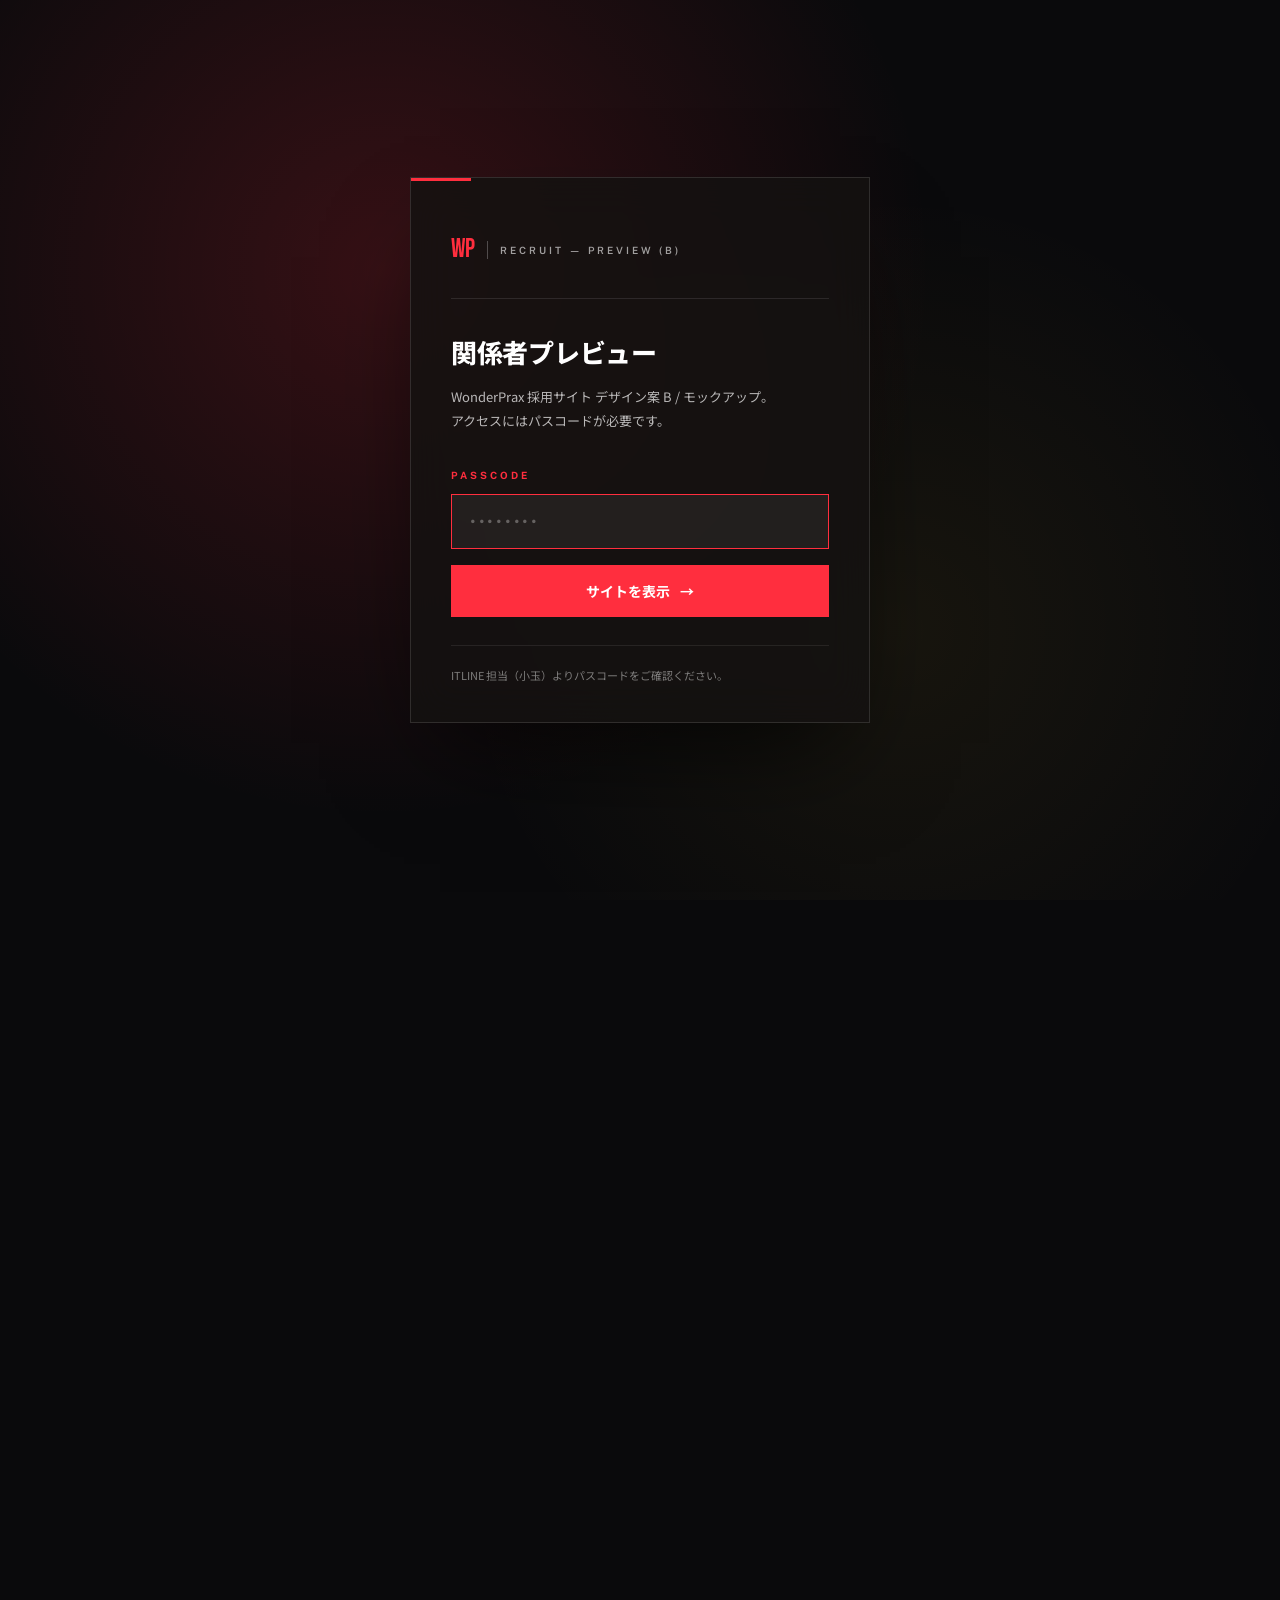
==== b/index.html @ 100b18b0 "Plan B: align all body copy with wonderlabo-hd source (keep MAKE IT FUN.) - Hero marquee: replaced "" ====
<!DOCTYPE html>
<html lang="ja">
<head>
<meta charset="UTF-8">
<meta name="viewport" content="width=device-width, initial-scale=1.0">
<title>RECRUIT — B案 ｜ WonderPrax 株式会社</title>
<meta name="description" content="WonderPrax 株式会社 採用サイト B案 — Wonderlabo Holdings グループ採用情報">
<link rel="preconnect" href="https://fonts.googleapis.com">
<link rel="preconnect" href="https://fonts.gstatic.com" crossorigin>
<link href="https://fonts.googleapis.com/css2?family=Public+Sans:wght@400;500;600;700;800;900&family=Noto+Sans+JP:wght@300;400;500;600;700;800;900&family=Bebas+Neue&display=swap" rel="stylesheet">
<link rel="stylesheet" href="style.css?v=20260514-b2">
<script>
  document.documentElement.classList.add('locked');
  try { if (sessionStorage.getItem('wp_recruit_auth') === 'ok') document.documentElement.classList.remove('locked'); } catch (e) {}
</script>
</head>
<body>

<!-- ===== PASSWORD GATE ===== -->
<div class="gate" id="gate" aria-hidden="false">
  <div class="gate-bg"></div>
  <div class="gate-card">
    <div class="gate-logo">
      <span class="g-mark">WP</span>
      <span class="g-tag">RECRUIT — PREVIEW (B)</span>
    </div>
    <h1 class="gate-title">関係者プレビュー</h1>
    <p class="gate-lead">
      WonderPrax 採用サイト デザイン案 B / モックアップ。<br>
      アクセスにはパスコードが必要です。
    </p>
    <form class="gate-form" id="gate-form" autocomplete="off">
      <label class="gate-label" for="gate-pw">PASSCODE</label>
      <input type="password" id="gate-pw" name="pw" placeholder="••••••••" required autofocus>
      <button type="submit" class="gate-submit">サイトを表示 <span>→</span></button>
      <p class="gate-error" id="gate-error" hidden>パスコードが正しくありません。</p>
    </form>
    <p class="gate-foot">ITLINE 担当（小玉）よりパスコードをご確認ください。</p>
  </div>
</div>

<!-- ===== NOISE LAYER ===== -->
<div class="grain"></div>

<!-- ===== PLAN SWITCH ===== -->
<a href="../" class="plan-switch" title="A案に戻る">
  <span class="ps-num">A</span>
  <span class="ps-label">A案に戻る</span>
</a>

<!-- ===== HEADER ===== -->
<header class="hdr" id="hdr">
  <a href="#top" class="hdr-logo">
    <span class="hl-mark">WP</span>
    <span class="hl-name">WonderPrax</span>
    <span class="hl-tag">RECRUIT — PLAN B</span>
  </a>
  <nav class="hdr-nav">
    <a href="#manifesto"><i>01</i>MANIFESTO</a>
    <a href="#values"><i>02</i>VALUES</a>
    <a href="#group"><i>03</i>GROUP</a>
    <a href="#jobs"><i>04</i>JOBS</a>
    <a href="#entry"><i>05</i>ENTRY</a>
  </nav>
  <a href="#entry" class="hdr-cta">
    ENTRY
    <span class="hc-arrow">→</span>
  </a>
</header>

<main id="top">

<!-- ===== HERO ===== -->
<section class="hero" id="hero">
  <div class="hero-bg" style="background-image: url('../assets/team_kitchen.jpg');"></div>
  <div class="hero-veil"></div>

  <div class="hero-marquee" aria-hidden="true">
    <div class="marquee-track">
      <span>面白くないものを面白く</span><span>／</span>
      <span>仲間と一緒にワクワクを実現しよう</span><span>／</span>
      <span>Wonderlabo Holdings</span><span>／</span>
      <span>面白くないものを面白く</span><span>／</span>
      <span>仲間と一緒にワクワクを実現しよう</span><span>／</span>
      <span>Wonderlabo Holdings</span><span>／</span>
    </div>
  </div>

  <div class="hero-inner">
    <h1 class="hero-headline">
      <span class="hh-en">MAKE IT</span>
      <span class="hh-en accent">FUN.</span>
      <span class="hh-jp">面白くないものを、面白く。</span>
    </h1>

    <p class="hero-sub">
      Wonderlabo Holdings は<br>
      <em>"面白くないものを面白くする"</em> 会社です。<br>
      仲間と一緒に、ワクワクを実現しよう。
    </p>

    <div class="hero-bottom">
      <div class="hero-stats">
        <div><b>2022</b><span>設立</span></div>
        <div><b>04</b><span>グループ事業</span></div>
        <div><b>∞</b><span>ワクワク</span></div>
      </div>
      <a href="#manifesto" class="hero-scroll">
        <span></span>
        SCROLL
      </a>
    </div>
  </div>
</section>

<!-- ===== MANIFESTO ===== -->
<section class="section manifesto" id="manifesto">
  <div class="container">
    <div class="sec-eyebrow">
      <span class="se-num">01</span><span class="se-bar"></span><span class="se-label">MANIFESTO</span>
    </div>

    <h2 class="huge">
      "辛い、しんどい仕事"<br>
      だからやらない、<br>
      <span class="strike">ではなく。</span>
    </h2>

    <p class="manifesto-body">
      Wonderlabo Holding は、面白くないものを面白くする会社です。<br>
      私達は関わる人全て — クライアント・クライアントの先にいるお客様・チームメンバーが、<br>
      それぞれに思い描いている "ワクワク" を実現し、再現することにこだわっている会社です。
    </p>

    <p class="manifesto-body">
      そのために出来ることは何でもやります。<br>
      時間を忘れ、没頭できる環境があります。
    </p>

    <blockquote class="manifesto-quote">
      <span class="mq-mark">"</span>
      <p>
        関わる人が<br>
        <em>面白くならない仕事</em><br>
        だからしない。
      </p>
      <cite>— そんな価値観を大切にしています。</cite>
    </blockquote>
  </div>
</section>

<!-- ===== VALUES ===== -->
<section class="section values" id="values">
  <div class="container">
    <div class="sec-eyebrow">
      <span class="se-num">02</span><span class="se-bar"></span><span class="se-label">VALUES — 3 PILLARS</span>
    </div>
    <h2 class="big">Wonderlabo Holdings の<br>価値観。</h2>
    <p class="lead">
      株式会社 Wonderlabo Holdings は、2022 年 2 月設立のベンチャー企業。
      「マーケティングドリブン」をコンセプトに、「全ての人・会社の利益最大化」をモットーに掲げ、顧客に最適なソリューションを提供しています。
    </p>

    <ol class="pillars">
      <li>
        <div class="p-no">01</div>
        <div class="p-body">
          <h3>各領域で輝き、<br>仲間と切磋琢磨することで成長できる。</h3>
          <p>
            「この領域といえば〇〇さん」と言われるような優秀なメンバーが集まり、各々の役割を全うし、業務を行っています。
            一人ひとりが業務効率化につながる行動を心がけ、日々高い成長意欲を持って切磋琢磨を続けることで、お客様へより良い価値提供を続けます。
          </p>
        </div>
      </li>
      <li>
        <div class="p-no">02</div>
        <div class="p-body">
          <h3>楽しくフラットで、<br>風通しのいい関係性。</h3>
          <p>
            代表でも役員でも社員でも関係なく、それぞれ「役割」としてのポジション。
            まだまだ立ち上げフェーズだからこそ、社員同士の関係性がフラットで風通しのいい環境です。
            業務以外のコミュニケーションも活発で、みんなが楽しむイベントも開催しています。
          </p>
        </div>
      </li>
      <li>
        <div class="p-no">03</div>
        <div class="p-body">
          <h3>ポジションに関わらず、<br>オープンな対話でワクワクを追求する。</h3>
          <p>
            「誰が言った」よりも「何を言ったのか」を重要視。<br>
            Wonderlabo のミッションである「面白いか？ ワクワクするか？」が重要な指標。
            ポジションに関わらず、オープンなコミュニケーションを重視しています。
          </p>
        </div>
      </li>
    </ol>
  </div>
</section>

<!-- ===== GROUP BUSINESSES ===== -->
<section class="section group" id="group">
  <div class="container">
    <div class="sec-eyebrow">
      <span class="se-num">03</span><span class="se-bar"></span><span class="se-label">GROUP — 4 BUSINESSES</span>
    </div>
    <h2 class="big">4 つのグループ事業。</h2>
    <p class="lead">
      Wonderlabo Holdings は 4 つのグループ会社を統括するプラットフォーム型ホールディングス。
      各事業会社の自主性を尊重し、それぞれの強みを活かせるようサポートしています。
    </p>

    <div class="biz-list-b">
      <article class="biz-b">
        <div class="biz-no">01</div>
        <div class="biz-content">
          <p class="biz-cat">統括事業</p>
          <h3>Wonderlabo Holdings 株式会社</h3>
          <p class="biz-text">4 つのグループ会社を統括。各事業会社の自主性を尊重し、それぞれの強みを活かせるようサポート。</p>
          <p class="biz-roles"><span>OPEN:</span> CDO ／ CHRO ／ 経理</p>
        </div>
      </article>
      <article class="biz-b">
        <div class="biz-no">02</div>
        <div class="biz-content">
          <p class="biz-cat">教育事業</p>
          <h3>株式会社 Wonderlabo</h3>
          <p class="biz-text">マーケティング教育・研修事業を通じて、企業、行政、個人の成長を支援。厚労省認可のリスキリングスクール運営、企業研修、慶應大連携授業も。</p>
          <p class="biz-roles"><span>OPEN:</span> GA4・LookerStudio 講師 ／ キャリアコンサルタント</p>
        </div>
      </article>
      <article class="biz-b featured">
        <div class="biz-no">03</div>
        <div class="biz-content">
          <p class="biz-cat">コンサルティング事業 ／ <strong>now: WonderPrax</strong></p>
          <h3>WonderConsulting 株式会社</h3>
          <p class="biz-text">クライアントの課題を特定し、最適なプロジェクトチームを組成。コンサルティングから開発、広告代理店評価まで、さらに 6 ヶ月〜 1 年でのインハウス化と自走可能な教育支援まで提供。</p>
          <p class="biz-roles"><span>OPEN:</span> クリエイティブディレクション ／ インサイドセールス ／ SNS 運用ディレクター ／ SNS 運用担当</p>
        </div>
      </article>
      <article class="biz-b">
        <div class="biz-no">04</div>
        <div class="biz-content">
          <p class="biz-cat">映像 ／ SNS マーケ ／ タレント事業</p>
          <h3>WonderAgent 株式会社</h3>
          <p class="biz-text">プロモーション企画・制作、タレントキャスティング、空間デザインの 3 事業を展開。ブランド構築から集客まで、空間の価値を高めます。</p>
        </div>
      </article>
      <article class="biz-b">
        <div class="biz-no">05</div>
        <div class="biz-content">
          <p class="biz-cat">研修コンテンツ制作事業</p>
          <h3>WonderStrategicEducation 株式会社</h3>
          <p class="biz-text">マーケティングとエンジニアリングに特化した人材育成・社員研修。企業成長と個人のキャリアアップを支援する、実践的なスキル習得プログラム。</p>
        </div>
      </article>
    </div>
  </div>
</section>

<!-- ===== JOBS ===== -->
<section class="section jobs" id="jobs">
  <div class="container">
    <div class="sec-eyebrow">
      <span class="se-num">04</span><span class="se-bar"></span><span class="se-label">JOBS — OPEN POSITIONS</span>
    </div>
    <h2 class="big">募集職種。</h2>
    <p class="lead">
      各グループ事業ごとに現在募集中の職種を掲載。
      まずはカジュアル面談からでも大丈夫です。お気軽にご相談ください。
    </p>

    <ul class="job-rows">
      <li><a href="#entry"><span class="jr-co">Wonderlabo Holdings</span><span class="jr-pos">CDO ／ CHRO ／ 経理</span><span class="jr-arrow">→</span></a></li>
      <li><a href="#entry"><span class="jr-co">株式会社 Wonderlabo</span><span class="jr-pos">GA4・LookerStudio 講師 ／ キャリアコンサルタント</span><span class="jr-arrow">→</span></a></li>
      <li><a href="#entry" class="featured"><span class="jr-co">WonderConsulting (= WonderPrax)</span><span class="jr-pos">クリエイティブディレクション ／ インサイドセールス ／ SNS 運用ディレクター ／ SNS 運用担当</span><span class="jr-arrow">→</span></a></li>
      <li><a href="#entry"><span class="jr-co">WonderAgent</span><span class="jr-pos">映像 ／ SNS マーケ ／ タレント事業 全般</span><span class="jr-arrow">→</span></a></li>
      <li><a href="#entry"><span class="jr-co">WonderStrategicEducation</span><span class="jr-pos">研修コンテンツ制作事業 全般</span><span class="jr-arrow">→</span></a></li>
    </ul>
  </div>
</section>

<!-- ===== ENTRY ===== -->
<section class="section entry" id="entry">
  <div class="container">
    <div class="sec-eyebrow light">
      <span class="se-num">05</span><span class="se-bar"></span><span class="se-label">ENTRY</span>
    </div>
    <h2 class="massive">
      <em>面白いか？</em><br>
      ワクワクするか？
    </h2>
    <p class="entry-lead">
      採用応募エントリーはこちらから。<br>
      各ポジションについてご相談ください！
    </p>

    <div class="entry-actions">
      <a href="mailto:recruit@wonderprax.co.jp" class="btn-huge">
        <span class="bh-label">エントリーフォーム</span>
        <span class="bh-arrow">→</span>
      </a>
      <a href="mailto:recruit@wonderprax.co.jp" class="btn-ghost">
        カジュアル面談を希望
      </a>
    </div>

    <dl class="entry-info">
      <dt>本社所在地</dt><dd>〒141-0031 東京都品川区西五反田 1-26-2 五反田サンハイツビル 2F</dd>
      <dt>採用担当</dt><dd>Wonderlabo Holdings 株式会社 採用窓口</dd>
      <dt>E-mail</dt><dd>recruit@wonderprax.co.jp</dd>
    </dl>
  </div>
</section>

</main>

<footer class="ftr">
  <div class="ftr-top">
    <div>
      <span class="hl-mark">WP</span>
      <span class="hl-name">WonderPrax</span>
    </div>
    <p>RECRUIT — Plan B / 2026—27</p>
  </div>
  <div class="ftr-bottom">
    <a href="https://wonderprax.co.jp/">CORPORATE</a>
    <a href="../">A 案を見る</a>
    <span>© Wonderlabo Holdings Inc.</span>
  </div>
</footer>

<script src="script.js?v=20260514-b2"></script>
</body>
</html>
---- b/style.css ----
/* ============================================================
   WonderPrax RECRUIT — PLAN B (Dark / Cinematic)
   ============================================================ */

*, *::before, *::after { box-sizing: border-box; margin: 0; padding: 0; }
html { scroll-behavior: smooth; }
body {
  font-family: "Noto Sans JP", -apple-system, "Hiragino Sans", sans-serif;
  font-weight: 400;
  font-size: 16px;
  line-height: 1.85;
  color: #ECEBE7;
  background: #0a0a0c;
  -webkit-font-smoothing: antialiased;
  text-rendering: optimizeLegibility;
  overflow-x: hidden;
}
img { max-width: 100%; height: auto; display: block; }
a { color: inherit; text-decoration: none; }
button { font-family: inherit; cursor: pointer; border: 0; background: none; color: inherit; }
ul, ol { list-style: none; }

:root {
  --bg:        #0a0a0c;
  --bg-2:      #131316;
  --ink:       #ECEBE7;
  --ink-2:     #B8B5AE;
  --muted:     #6B686A;
  --line:      rgba(255,255,255,.08);
  --line-2:    rgba(255,255,255,.18);
  --accent:    #FF2E3E;
  --accent-2:  #FFD43A;
  --en:        "Public Sans", -apple-system, sans-serif;
  --display:   "Bebas Neue", "Impact", sans-serif;
  --jp:        "Noto Sans JP", sans-serif;
}

.container {
  max-width: 1320px;
  margin: 0 auto;
  padding: 0 56px;
}
@media (max-width: 880px) { .container { padding: 0 24px; } }

/* ----- Subtle film grain over entire page ----- */
.grain {
  position: fixed; inset: 0; z-index: 0;
  pointer-events: none;
  opacity: .35;
  background-image:
    radial-gradient(rgba(255,255,255,.04) 1px, transparent 1px),
    radial-gradient(rgba(255,255,255,.03) 1px, transparent 1px);
  background-size: 3px 3px, 7px 7px;
  background-position: 0 0, 1px 2px;
  mix-blend-mode: overlay;
}

/* ============================================================
   HEADER
   ============================================================ */
.hdr {
  position: fixed; top: 0; left: 0; right: 0; z-index: 100;
  display: flex; align-items: center; gap: 32px;
  padding: 22px 56px;
  background: linear-gradient(180deg, rgba(10,10,12,.85), rgba(10,10,12,.55) 80%, transparent);
  transition: background .35s ease;
}
.hdr.scrolled {
  background: rgba(10,10,12,.92);
  backdrop-filter: blur(14px);
}
.hdr-logo {
  display: inline-flex; align-items: baseline; gap: 12px;
}
.hl-mark {
  font-family: var(--display);
  font-size: 26px; letter-spacing: .02em;
  color: var(--accent);
  line-height: 1;
}
.hl-name {
  font-family: var(--en); font-size: 18px; font-weight: 700;
  letter-spacing: .02em;
  color: var(--ink);
}
.hl-tag {
  font-family: var(--en); font-size: 10px; font-weight: 700;
  letter-spacing: .25em;
  color: var(--muted);
  padding-left: 12px;
  border-left: 1px solid var(--line-2);
}
.hdr-nav {
  margin-left: auto;
  display: flex; gap: 30px;
}
.hdr-nav a {
  display: inline-flex; align-items: baseline; gap: 8px;
  font-family: var(--en); font-size: 12px; font-weight: 700;
  letter-spacing: .18em;
  color: var(--ink-2);
  transition: color .2s;
}
.hdr-nav a i {
  font-style: normal; font-size: 9px; color: var(--accent); font-weight: 600;
}
.hdr-nav a:hover { color: var(--accent); }
.hdr-cta {
  display: inline-flex; align-items: center; gap: 10px;
  background: var(--accent);
  color: #fff !important;
  padding: 11px 18px;
  font-family: var(--en); font-size: 12px; font-weight: 800; letter-spacing: .22em;
  transition: transform .2s, box-shadow .25s;
  box-shadow: 0 12px 28px -10px rgba(255,46,62,.5);
}
.hdr-cta:hover { transform: translateY(-1px); box-shadow: 0 18px 36px -10px rgba(255,46,62,.65); }
.hdr-cta .hc-arrow { transition: transform .2s; }
.hdr-cta:hover .hc-arrow { transform: translateX(3px); }

@media (max-width: 980px) {
  .hdr { padding: 16px 24px; gap: 16px; }
  .hdr-nav { display: none; }
  .hl-tag { display: none; }
  .hl-name { font-size: 16px; }
}

/* Plan switch chip */
.plan-switch {
  position: fixed; left: 24px; bottom: 24px;
  z-index: 60;
  display: inline-flex; align-items: center; gap: 10px;
  padding: 10px 14px;
  background: rgba(20,20,24,.85);
  backdrop-filter: blur(8px);
  border: 1px solid var(--line-2);
  font-family: var(--en); font-size: 11px; font-weight: 700; letter-spacing: .2em;
  color: var(--ink);
  transition: transform .2s, background .2s, border-color .2s;
}
.plan-switch:hover {
  transform: translateY(-2px);
  background: rgba(255,255,255,.08);
  border-color: var(--accent);
}
.plan-switch .ps-num {
  display: inline-flex; align-items: center; justify-content: center;
  width: 22px; height: 22px;
  border-radius: 50%;
  background: var(--accent);
  color: #fff;
  font-weight: 800;
}

/* ============================================================
   HERO
   ============================================================ */
.hero {
  position: relative;
  min-height: 100vh;
  display: flex; flex-direction: column;
  overflow: hidden;
  color: var(--ink);
}
.hero-bg {
  position: absolute; inset: 0;
  background-size: cover;
  background-position: center;
  filter: brightness(.55) contrast(1.05) saturate(1.05) grayscale(.15);
  transform: scale(1.04);
  animation: heroDrift 20s ease-in-out infinite alternate;
  z-index: 0;
}
@keyframes heroDrift {
  from { transform: scale(1.04); }
  to   { transform: scale(1.12); }
}
.hero-veil {
  position: absolute; inset: 0;
  z-index: 1;
  background:
    linear-gradient(180deg, rgba(10,10,12,.65) 0%, rgba(10,10,12,.35) 30%, rgba(10,10,12,.55) 75%, rgba(10,10,12,.95) 100%),
    radial-gradient(circle at 80% 20%, rgba(255,46,62,.18), transparent 50%),
    radial-gradient(circle at 10% 90%, rgba(255,212,58,.08), transparent 40%);
}

/* Marquee text band scrolling near top of hero */
.hero-marquee {
  position: absolute;
  top: 22%; left: 0; right: 0;
  z-index: 1;
  overflow: hidden;
  pointer-events: none;
  opacity: .08;
  border-top: 1px solid var(--line-2);
  border-bottom: 1px solid var(--line-2);
}
.marquee-track {
  display: inline-flex;
  white-space: nowrap;
  animation: marquee 40s linear infinite;
  padding: 14px 0;
}
.marquee-track span {
  font-family: var(--display);
  font-size: 64px; line-height: 1;
  color: var(--ink);
  padding: 0 32px;
  letter-spacing: .03em;
}
.marquee-track span:nth-child(even) { color: var(--accent); }
@keyframes marquee {
  from { transform: translateX(0); }
  to   { transform: translateX(-50%); }
}

.hero-inner {
  position: relative;
  z-index: 2;
  flex: 1;
  display: flex;
  flex-direction: column;
  justify-content: center;
  padding: 160px 56px 80px;
  max-width: 1480px;
  margin: 0 auto;
  width: 100%;
}

.hero-meta {
  display: inline-flex; align-items: center; gap: 18px;
  margin-bottom: 36px;
  font-family: var(--en); font-size: 12px; font-weight: 700;
  letter-spacing: .3em;
  color: rgba(255,255,255,.7);
}
.hm-divider { display: inline-block; width: 28px; height: 1px; background: var(--accent); }
.hm-tag { color: var(--accent); }

.hero-headline {
  font-family: var(--display);
  font-size: clamp(80px, 14vw, 200px);
  line-height: .85;
  letter-spacing: -.005em;
  color: #fff;
  margin-bottom: 36px;
  text-shadow: 0 8px 50px rgba(0,0,0,.6);
}
.hero-headline .hh-en { display: block; }
.hero-headline .hh-en.accent {
  color: var(--accent);
  font-style: italic;
}
.hero-headline .hh-jp {
  display: block;
  margin-top: 18px;
  font-family: var(--jp);
  font-size: clamp(18px, 1.6vw, 24px);
  font-weight: 700;
  letter-spacing: -0.005em;
  line-height: 1.5;
  text-shadow: 0 4px 20px rgba(0,0,0,.5);
}

.hero-sub {
  font-size: 15px;
  line-height: 2;
  color: rgba(255,255,255,.85);
  margin-bottom: 64px;
  max-width: 520px;
  text-shadow: 0 2px 10px rgba(0,0,0,.5);
}
.hero-sub em {
  font-style: normal;
  color: #fff;
  background: linear-gradient(transparent 60%, rgba(255,46,62,.45) 60%);
  font-weight: 700;
  padding: 0 4px;
}

.hero-bottom {
  display: flex; align-items: end; justify-content: space-between;
  gap: 32px;
  padding-top: 28px;
  border-top: 1px solid var(--line-2);
}
.hero-stats {
  display: flex; gap: 40px;
}
.hero-stats > div { display: flex; flex-direction: column; gap: 6px; }
.hero-stats b {
  font-family: var(--display);
  font-size: 48px; line-height: 1;
  color: #fff;
}
.hero-stats span {
  font-family: var(--en); font-size: 10px; font-weight: 600;
  letter-spacing: .3em; color: rgba(255,255,255,.55);
}
.hero-scroll {
  display: inline-flex; align-items: center; gap: 14px;
  font-family: var(--en); font-size: 11px; font-weight: 700;
  letter-spacing: .3em;
  color: rgba(255,255,255,.65);
  transition: color .2s;
}
.hero-scroll:hover { color: var(--accent); }
.hero-scroll span {
  display: inline-block; width: 40px; height: 1px;
  background: rgba(255,255,255,.5);
  position: relative; overflow: hidden;
}
.hero-scroll span::after {
  content: ""; position: absolute; left: 0; top: 0;
  width: 40%; height: 100%; background: var(--accent);
  animation: scrollLine 2.2s ease-in-out infinite;
}
@keyframes scrollLine {
  0% { transform: translateX(-100%); }
  60% { transform: translateX(250%); }
  100% { transform: translateX(250%); }
}

@media (max-width: 880px) {
  .hero-inner { padding: 130px 24px 50px; }
  .hero-bottom { flex-direction: column; align-items: start; gap: 28px; }
  .hero-stats { gap: 24px; }
  .hero-stats b { font-size: 32px; }
}

/* ============================================================
   SECTION (shared)
   ============================================================ */
.section {
  position: relative;
  padding: 130px 0;
  z-index: 1;
}
.section.entry { background: linear-gradient(180deg, #131318 0%, #050507 100%); }

.sec-eyebrow {
  display: inline-flex; align-items: center; gap: 14px;
  margin-bottom: 36px;
}
.sec-eyebrow .se-num {
  font-family: var(--display); font-size: 32px;
  color: var(--accent);
  line-height: 1;
}
.sec-eyebrow .se-bar {
  width: 60px; height: 1px;
  background: var(--accent);
}
.sec-eyebrow .se-label {
  font-family: var(--en); font-size: 11px; font-weight: 800;
  letter-spacing: .35em;
  color: rgba(255,255,255,.7);
}

.big {
  font-family: var(--jp);
  font-size: clamp(40px, 5vw, 72px);
  font-weight: 800;
  letter-spacing: -0.025em;
  line-height: 1.1;
  color: #fff;
  margin-bottom: 48px;
}
.huge {
  font-family: var(--jp);
  font-size: clamp(40px, 6vw, 96px);
  font-weight: 900;
  letter-spacing: -0.025em;
  line-height: 1.15;
  color: #fff;
  margin-bottom: 64px;
}
.huge .strike {
  position: relative;
  color: rgba(255,255,255,.5);
}
.huge .strike::after {
  content: ""; position: absolute;
  left: -2%; right: -2%; top: 50%;
  height: 4px;
  background: var(--accent);
  transform: rotate(-2deg);
}
.massive {
  font-family: var(--jp);
  font-size: clamp(44px, 7vw, 120px);
  font-weight: 900;
  letter-spacing: -0.03em;
  line-height: 1.05;
  color: #fff;
  margin-bottom: 56px;
}
.massive em {
  font-style: normal;
  color: var(--accent);
}

.lead {
  font-size: 16px;
  line-height: 2.1;
  color: var(--ink-2);
  max-width: 780px;
  margin-bottom: 56px;
}

/* ============================================================
   MANIFESTO
   ============================================================ */
.manifesto { background: #0a0a0c; }
.manifesto-body {
  font-size: 17px;
  line-height: 2.2;
  color: var(--ink-2);
  margin-bottom: 36px;
  max-width: 880px;
}

.manifesto-quote {
  position: relative;
  margin: 72px 0 0;
  padding: 56px 64px;
  background: linear-gradient(135deg, rgba(255,46,62,.05), rgba(255,46,62,.0)),
              rgba(255,255,255,.02);
  border-left: 4px solid var(--accent);
  max-width: 880px;
}
.manifesto-quote .mq-mark {
  position: absolute;
  top: -16px; left: 40px;
  font-family: var(--display);
  font-size: 140px; line-height: 1;
  color: var(--accent);
  opacity: .55;
}
.manifesto-quote p {
  font-family: var(--jp);
  font-size: clamp(28px, 3.2vw, 48px);
  font-weight: 800;
  line-height: 1.4;
  color: #fff;
  margin-bottom: 24px;
}
.manifesto-quote p em {
  font-style: normal; color: var(--accent);
}
.manifesto-quote cite {
  font-style: normal;
  font-size: 12px; letter-spacing: .04em;
  color: var(--muted);
}

/* ============================================================
   VALUES — pillars
   ============================================================ */
.values { background: #0d0d0f; }
.pillars {
  display: grid; grid-template-columns: 1fr; gap: 0;
  margin-top: 24px;
}
.pillars li {
  display: grid;
  grid-template-columns: 200px 1fr;
  gap: 48px;
  padding: 48px 0;
  border-top: 1px solid var(--line);
  align-items: start;
  transition: background .3s;
}
.pillars li:last-child { border-bottom: 1px solid var(--line); }
.pillars li:hover { background: rgba(255,255,255,.015); }
.pillars .p-no {
  font-family: var(--display);
  font-size: 120px; line-height: .9;
  color: var(--accent);
  letter-spacing: -.04em;
}
.pillars .p-body h3 {
  font-family: var(--jp);
  font-size: clamp(22px, 2vw, 30px);
  font-weight: 800;
  line-height: 1.45;
  color: #fff;
  margin-bottom: 20px;
}
.pillars .p-body p {
  font-size: 14.5px;
  line-height: 2.05;
  color: var(--ink-2);
}

@media (max-width: 880px) {
  .pillars li { grid-template-columns: 1fr; gap: 16px; padding: 36px 0; }
  .pillars .p-no { font-size: 72px; }
}

/* ============================================================
   GROUP BUSINESSES
   ============================================================ */
.group { background: #0a0a0c; }
.biz-list-b {
  display: flex; flex-direction: column;
  gap: 0;
  margin-top: 36px;
}
.biz-b {
  display: grid; grid-template-columns: 100px 1fr;
  gap: 32px;
  padding: 36px 0;
  border-top: 1px solid var(--line);
  transition: padding .25s ease, background .25s ease;
  position: relative;
}
.biz-b:last-child { border-bottom: 1px solid var(--line); }
.biz-b:hover { padding-left: 16px; background: rgba(255,255,255,.015); }
.biz-b.featured {
  background: linear-gradient(90deg, rgba(255,46,62,.08), transparent 70%);
  border-color: rgba(255,46,62,.25);
}
.biz-b.featured + .biz-b { border-top-color: rgba(255,46,62,.25); }

.biz-no {
  font-family: var(--display); font-size: 64px; line-height: 1;
  color: rgba(255,255,255,.5);
  letter-spacing: -.03em;
}
.biz-b.featured .biz-no { color: var(--accent); }

.biz-content { padding-top: 6px; }
.biz-cat {
  font-family: var(--en); font-size: 11px; font-weight: 700;
  letter-spacing: .25em;
  color: var(--accent);
  margin-bottom: 12px;
  text-transform: uppercase;
}
.biz-cat strong {
  display: inline-block;
  background: var(--accent);
  color: #fff;
  padding: 2px 8px;
  margin-left: 6px;
  font-size: 10px;
  letter-spacing: .15em;
}
.biz-content h3 {
  font-family: var(--jp);
  font-size: clamp(22px, 2vw, 30px);
  font-weight: 800;
  color: #fff;
  margin-bottom: 16px;
  line-height: 1.35;
}
.biz-text {
  font-size: 14.5px;
  line-height: 2;
  color: var(--ink-2);
  margin-bottom: 16px;
  max-width: 780px;
}
.biz-roles {
  font-size: 13px;
  color: rgba(255,255,255,.8);
  letter-spacing: .02em;
}
.biz-roles span {
  font-family: var(--en); font-weight: 700; color: var(--accent);
  letter-spacing: .2em;
  margin-right: 8px;
}

@media (max-width: 880px) {
  .biz-b { grid-template-columns: 1fr; gap: 12px; padding: 28px 0; }
  .biz-no { font-size: 40px; }
}

/* ============================================================
   JOBS rows
   ============================================================ */
.jobs { background: #0d0d0f; }
.job-rows {
  margin-top: 36px;
  border-top: 1px solid var(--line);
}
.job-rows li { border-bottom: 1px solid var(--line); }
.job-rows a {
  display: grid;
  grid-template-columns: minmax(220px, 1fr) 2fr 60px;
  align-items: center;
  gap: 32px;
  padding: 24px 0;
  transition: padding .25s, background .25s;
}
.job-rows a:hover {
  padding-left: 16px;
  padding-right: 16px;
  background: rgba(255,255,255,.025);
}
.job-rows a.featured {
  background: linear-gradient(90deg, rgba(255,46,62,.08), transparent);
}
.jr-co {
  font-family: var(--en); font-size: 16px; font-weight: 700;
  color: #fff;
  letter-spacing: .01em;
}
.job-rows a.featured .jr-co { color: var(--accent); }
.jr-pos {
  font-family: var(--jp); font-size: 13px;
  color: var(--ink-2);
  line-height: 1.7;
}
.jr-arrow {
  font-family: var(--en); font-size: 22px; font-weight: 300;
  color: var(--accent);
  justify-self: end;
  transition: transform .25s;
}
.job-rows a:hover .jr-arrow { transform: translateX(6px); }

@media (max-width: 880px) {
  .job-rows a { grid-template-columns: 1fr 30px; gap: 8px; padding: 24px 0; }
  .jr-pos { grid-column: 1 / -1; }
}

/* ============================================================
   ENTRY
   ============================================================ */
.entry { padding: 160px 0 140px; }
.entry-lead {
  font-size: 16px; line-height: 2;
  color: var(--ink-2);
  max-width: 600px;
  margin-bottom: 56px;
}
.entry-actions {
  display: flex; gap: 20px; flex-wrap: wrap;
  margin-bottom: 80px;
}
.btn-huge {
  display: inline-flex; align-items: center; justify-content: space-between;
  min-width: 360px;
  padding: 28px 36px;
  background: var(--accent);
  color: #fff;
  font-family: var(--jp); font-size: 18px; font-weight: 800;
  letter-spacing: .02em;
  transition: transform .25s, box-shadow .3s, background .25s;
  box-shadow: 0 24px 48px -16px rgba(255,46,62,.45);
}
.btn-huge:hover {
  transform: translateY(-3px);
  background: #ff4555;
  box-shadow: 0 32px 60px -16px rgba(255,46,62,.6);
}
.btn-huge .bh-arrow {
  font-family: var(--en); font-size: 32px; font-weight: 300;
  transition: transform .25s;
}
.btn-huge:hover .bh-arrow { transform: translateX(6px); }

.btn-ghost {
  display: inline-flex; align-items: center;
  padding: 28px 32px;
  border: 1px solid var(--line-2);
  color: #fff;
  font-family: var(--jp); font-size: 15px; font-weight: 600;
  letter-spacing: .02em;
  transition: background .2s, border-color .2s;
}
.btn-ghost:hover { background: rgba(255,255,255,.04); border-color: #fff; }

.entry-info {
  display: grid; grid-template-columns: 120px 1fr;
  gap: 12px 32px;
  padding-top: 36px;
  border-top: 1px solid var(--line);
  font-size: 14px;
  max-width: 760px;
}
.entry-info dt {
  font-family: var(--en); font-size: 10px; font-weight: 700;
  letter-spacing: .25em;
  color: var(--muted);
  padding-top: 4px;
}
.entry-info dd { color: var(--ink); line-height: 1.7; }

@media (max-width: 880px) {
  .btn-huge { min-width: auto; width: 100%; padding: 22px 24px; font-size: 16px; }
  .btn-ghost { width: 100%; justify-content: center; padding: 20px 24px; }
  .entry-info { grid-template-columns: 1fr; gap: 4px 0; }
  .entry-info dt { padding-top: 16px; }
}

/* ============================================================
   FOOTER
   ============================================================ */
.ftr {
  position: relative; z-index: 1;
  background: #050506;
  color: var(--ink-2);
}
.ftr-top {
  max-width: 1320px; margin: 0 auto;
  padding: 56px 56px 32px;
  display: flex; justify-content: space-between; align-items: end;
  gap: 32px;
  border-bottom: 1px solid var(--line);
  font-family: var(--en); font-size: 12px;
  letter-spacing: .2em;
  color: var(--muted);
}
.ftr-top > div { display: flex; align-items: baseline; gap: 12px; }
.ftr-bottom {
  max-width: 1320px; margin: 0 auto;
  padding: 24px 56px 36px;
  display: flex; align-items: center; gap: 32px;
  font-family: var(--en); font-size: 11px; letter-spacing: .2em;
  color: var(--muted);
}
.ftr-bottom a { transition: color .2s; }
.ftr-bottom a:hover { color: var(--accent); }
.ftr-bottom span { margin-left: auto; }

@media (max-width: 880px) {
  .ftr-top, .ftr-bottom { padding-left: 24px; padding-right: 24px; flex-wrap: wrap; }
}

/* ============================================================
   PASSWORD GATE
   ============================================================ */
html.locked { overflow: hidden; }
html.locked body > *:not(.gate) { visibility: hidden; }

.gate {
  position: fixed; inset: 0; z-index: 9999;
  display: flex; align-items: center; justify-content: center;
  padding: 32px;
  color: #fff;
  transition: opacity .4s ease, visibility .4s ease;
}
.gate.hidden { opacity: 0; visibility: hidden; pointer-events: none; }
.gate-bg {
  position: absolute; inset: 0;
  background: radial-gradient(circle at 30% 30%, rgba(255,46,62,.18), transparent 50%),
              radial-gradient(circle at 70% 70%, rgba(255,212,58,.06), transparent 40%),
              #0a0a0c;
}
.gate-card {
  position: relative;
  width: 100%; max-width: 460px;
  background: rgba(20,18,17,.85);
  backdrop-filter: blur(20px);
  border: 1px solid rgba(255,255,255,.12);
  padding: 48px 40px 36px;
  box-shadow: 0 50px 100px -30px rgba(0,0,0,.7);
}
.gate-card::before {
  content: ""; position: absolute; top: 0; left: 0;
  width: 60px; height: 3px; background: var(--accent);
}
.gate-logo {
  display: flex; align-items: center; gap: 12px;
  margin-bottom: 36px;
  padding-bottom: 24px;
  border-bottom: 1px solid rgba(255,255,255,.1);
}
.gate-logo .g-mark {
  font-family: var(--display); font-size: 26px; color: var(--accent);
}
.gate-logo .g-tag {
  font-family: var(--en); font-size: 10px; font-weight: 600;
  letter-spacing: .3em; color: rgba(255,255,255,.6);
  padding-left: 12px;
  border-left: 1px solid rgba(255,255,255,.25);
}
.gate-title {
  font-family: var(--jp); font-size: 26px; font-weight: 800;
  letter-spacing: -0.01em; line-height: 1.3;
  margin-bottom: 16px; color: #fff;
}
.gate-lead {
  font-size: 13px; line-height: 1.9;
  color: rgba(255,255,255,.7);
  margin-bottom: 32px;
}
.gate-form { display: flex; flex-direction: column; }
.gate-label {
  font-family: var(--en); font-size: 10px; font-weight: 700;
  letter-spacing: .3em; color: var(--accent);
  margin-bottom: 10px;
}
.gate-form input[type="password"] {
  background: rgba(255,255,255,.04);
  border: 1px solid rgba(255,255,255,.15);
  color: #fff;
  font-family: var(--en); font-size: 18px; letter-spacing: .2em;
  padding: 16px 18px;
  margin-bottom: 16px;
  transition: border-color .2s, background .2s;
}
.gate-form input[type="password"]:focus {
  outline: none; border-color: var(--accent);
  background: rgba(255,255,255,.06);
}
.gate-form input::placeholder { color: rgba(255,255,255,.3); letter-spacing: .15em; }
.gate-submit {
  display: inline-flex; align-items: center; justify-content: center; gap: 10px;
  background: var(--accent); color: #fff;
  padding: 16px 20px;
  font-family: var(--jp); font-weight: 700; font-size: 14px;
  cursor: pointer;
  transition: background .2s, transform .2s, box-shadow .3s;
}
.gate-submit:hover { background: #ff4a55; transform: translateY(-1px); }
.gate-submit span { transition: transform .2s; }
.gate-submit:hover span { transform: translateX(3px); }
.gate-error {
  margin-top: 14px;
  font-size: 12px; color: #ff8a90;
  animation: shake .35s ease;
}
@keyframes shake {
  0%, 100% { transform: translateX(0); }
  20% { transform: translateX(-6px); }
  40% { transform: translateX(6px); }
  60% { transform: translateX(-4px); }
  80% { transform: translateX(4px); }
}
.gate-foot {
  margin-top: 28px;
  padding-top: 20px;
  border-top: 1px solid rgba(255,255,255,.08);
  font-size: 11px; line-height: 1.8;
  color: rgba(255,255,255,.45);
}

/* ============================================================
   REVEAL
   ============================================================ */
.reveal { opacity: 0; transform: translateY(24px); transition: opacity .8s ease, transform .8s ease; }
.reveal.in { opacity: 1; transform: translateY(0); }
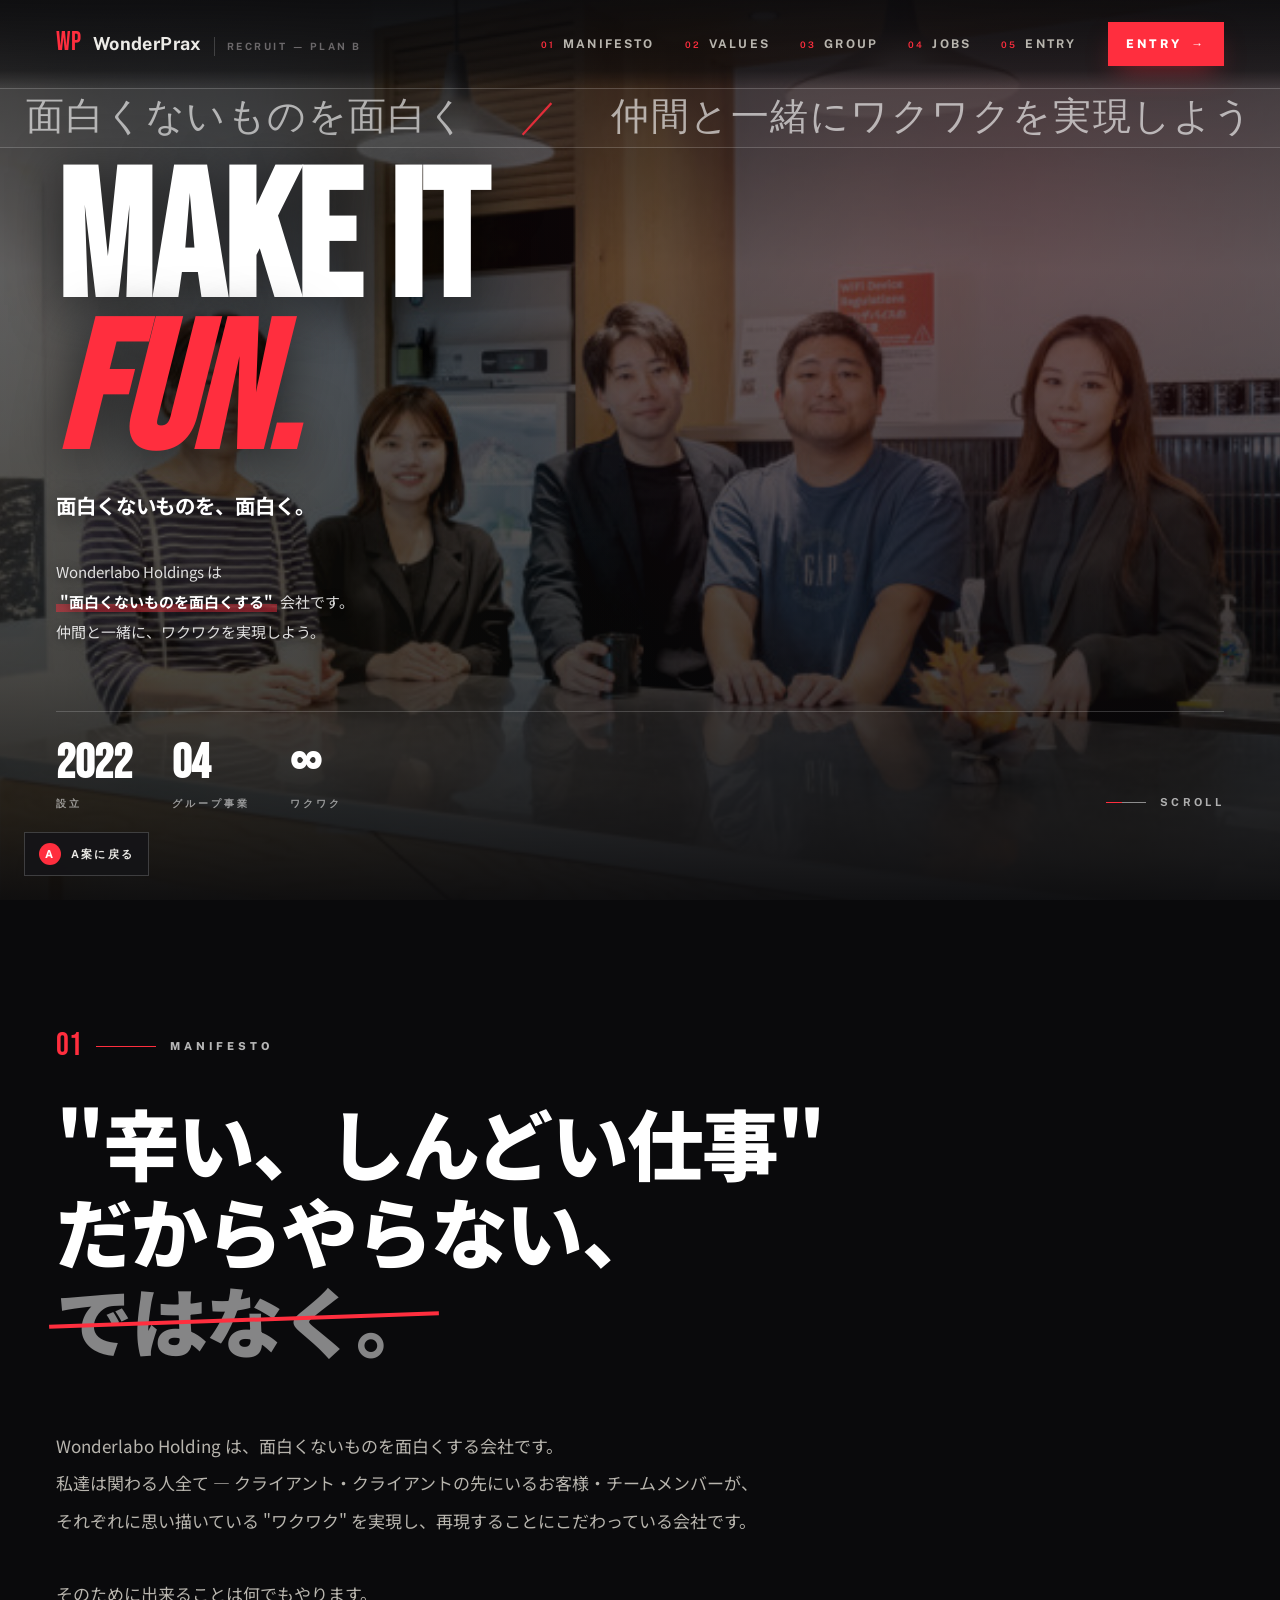
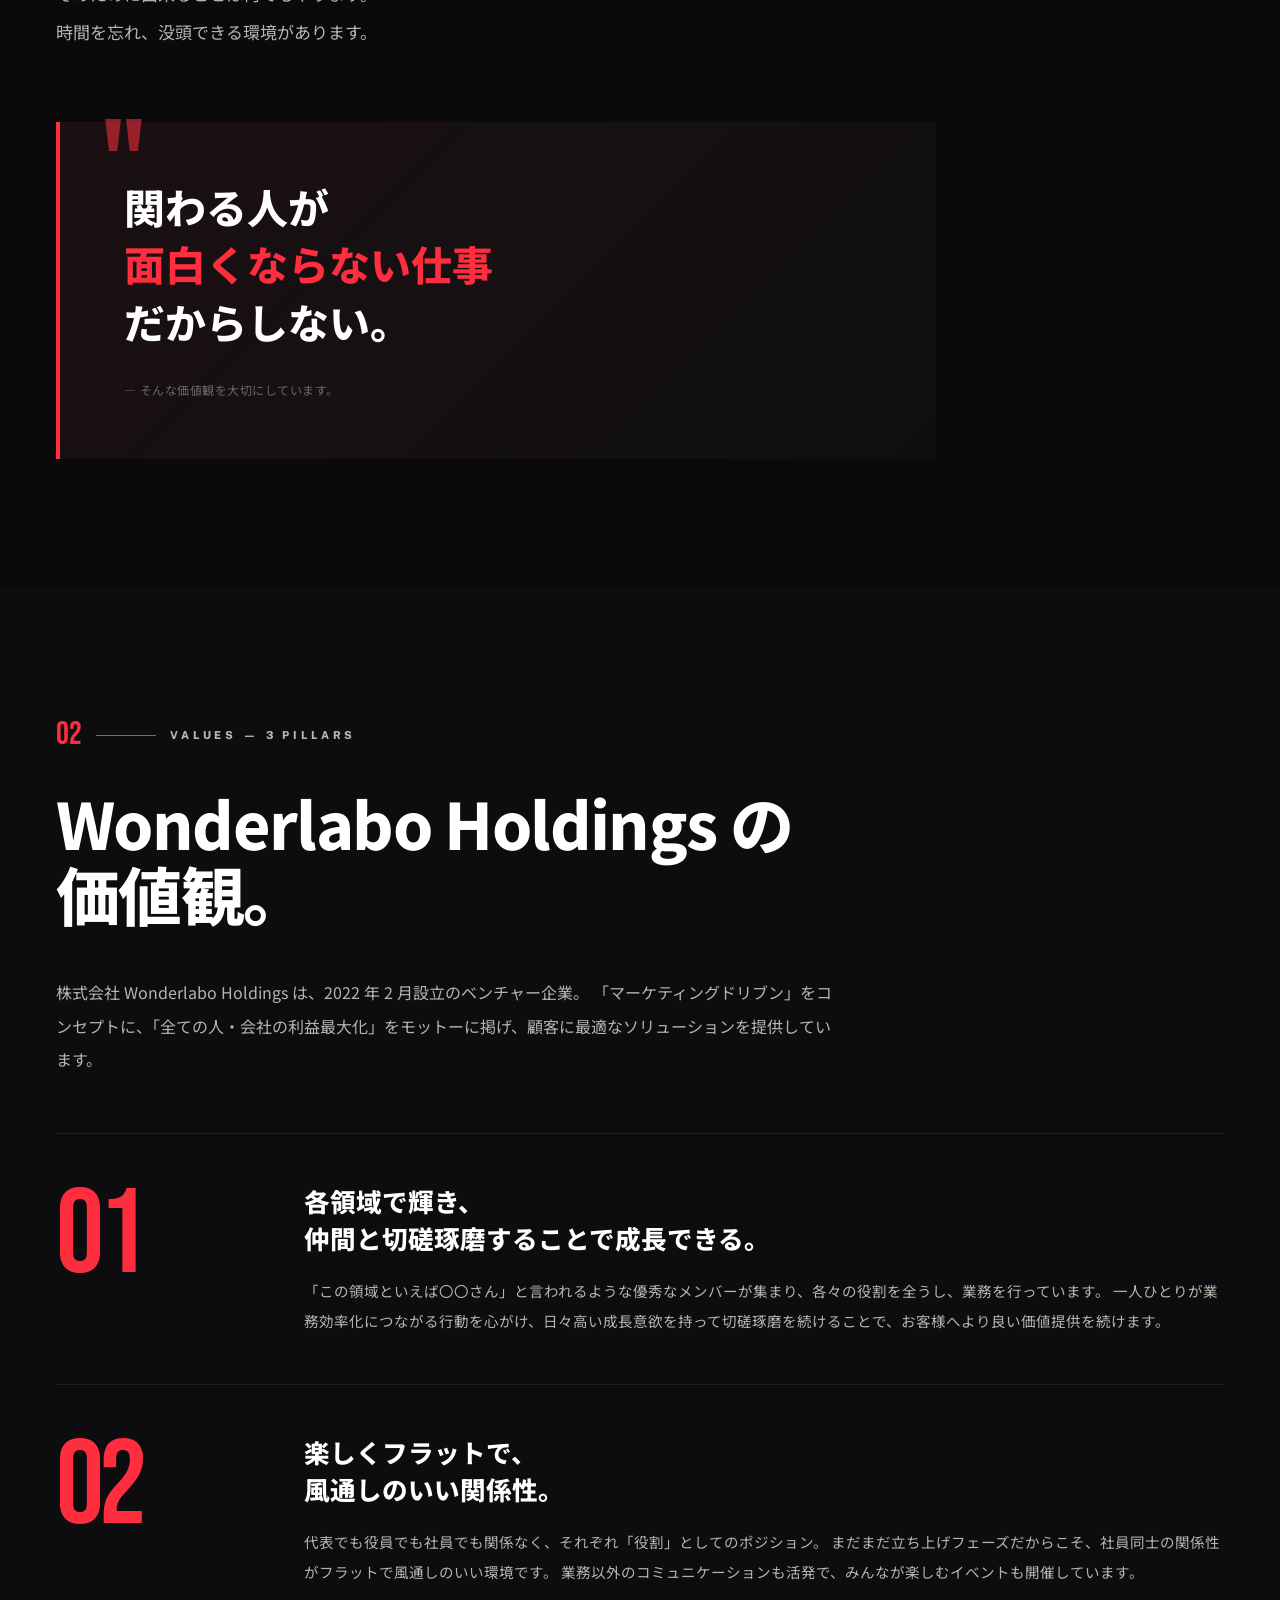
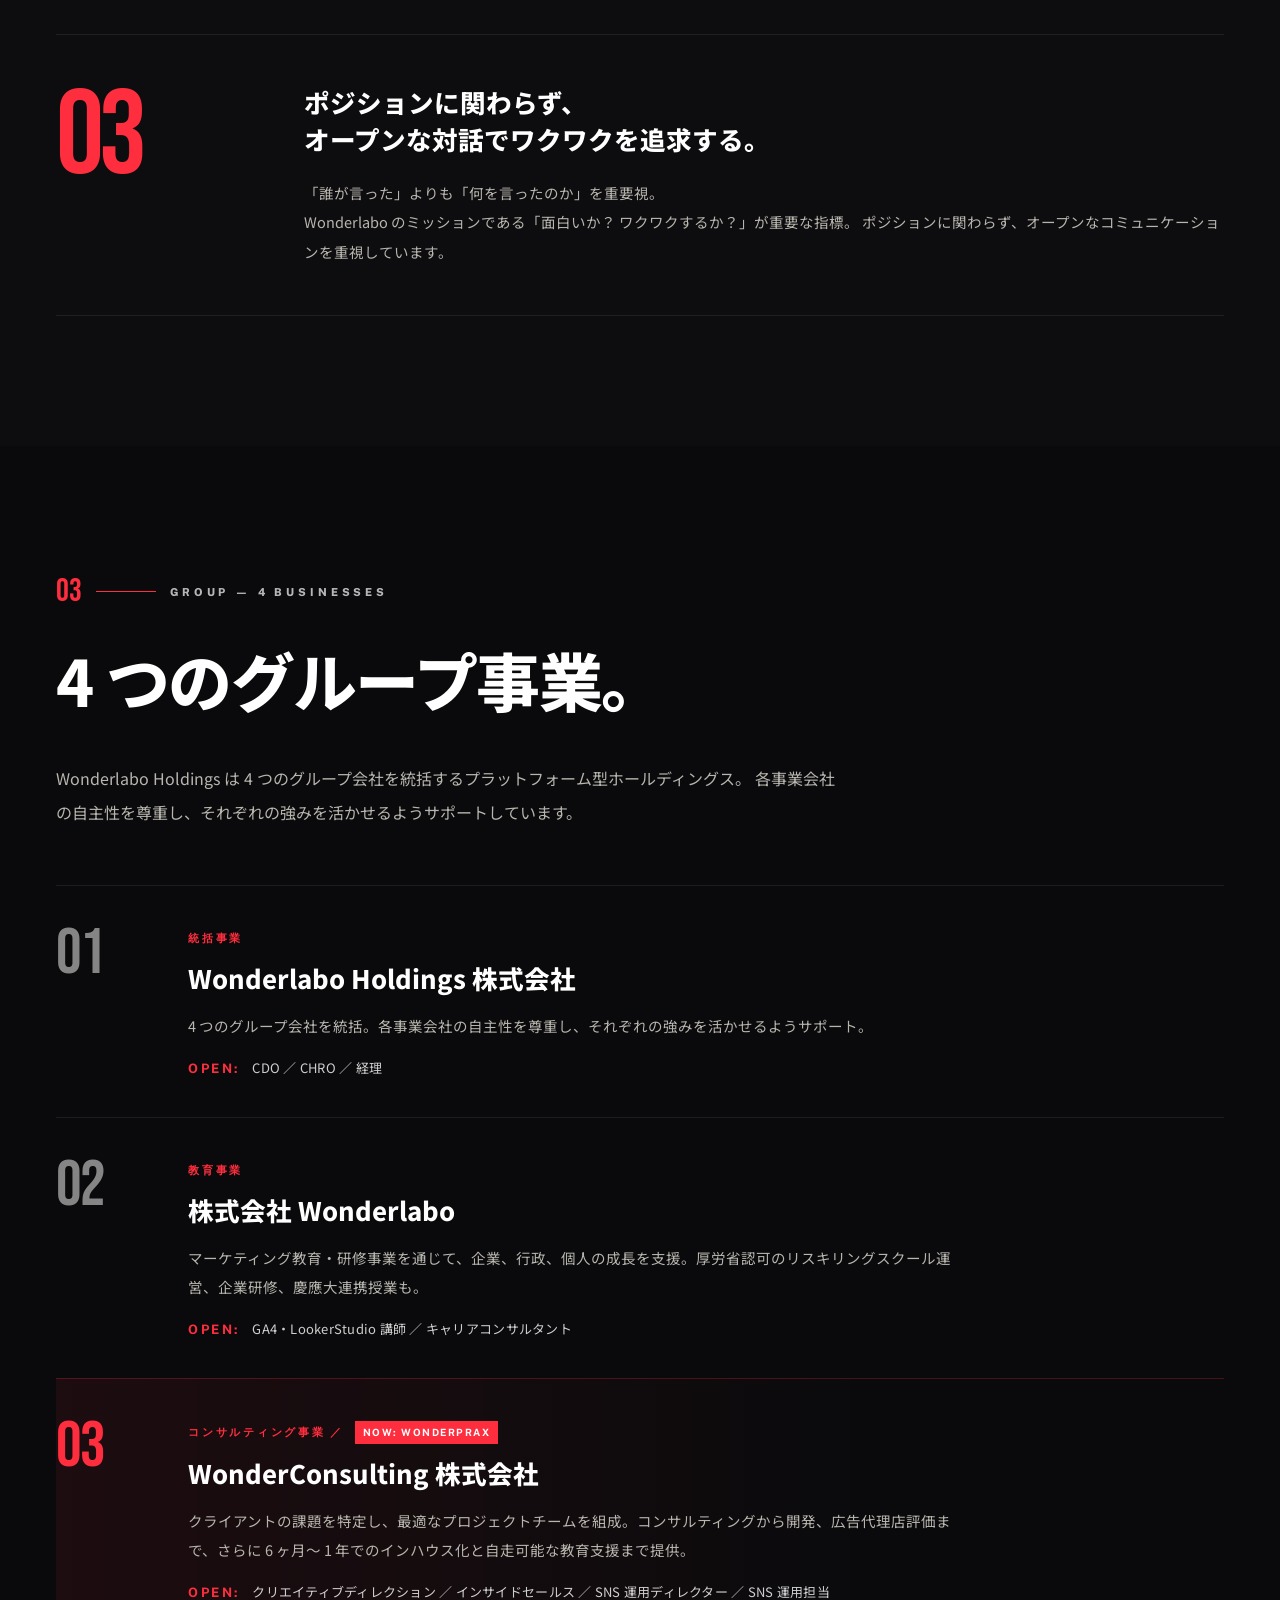
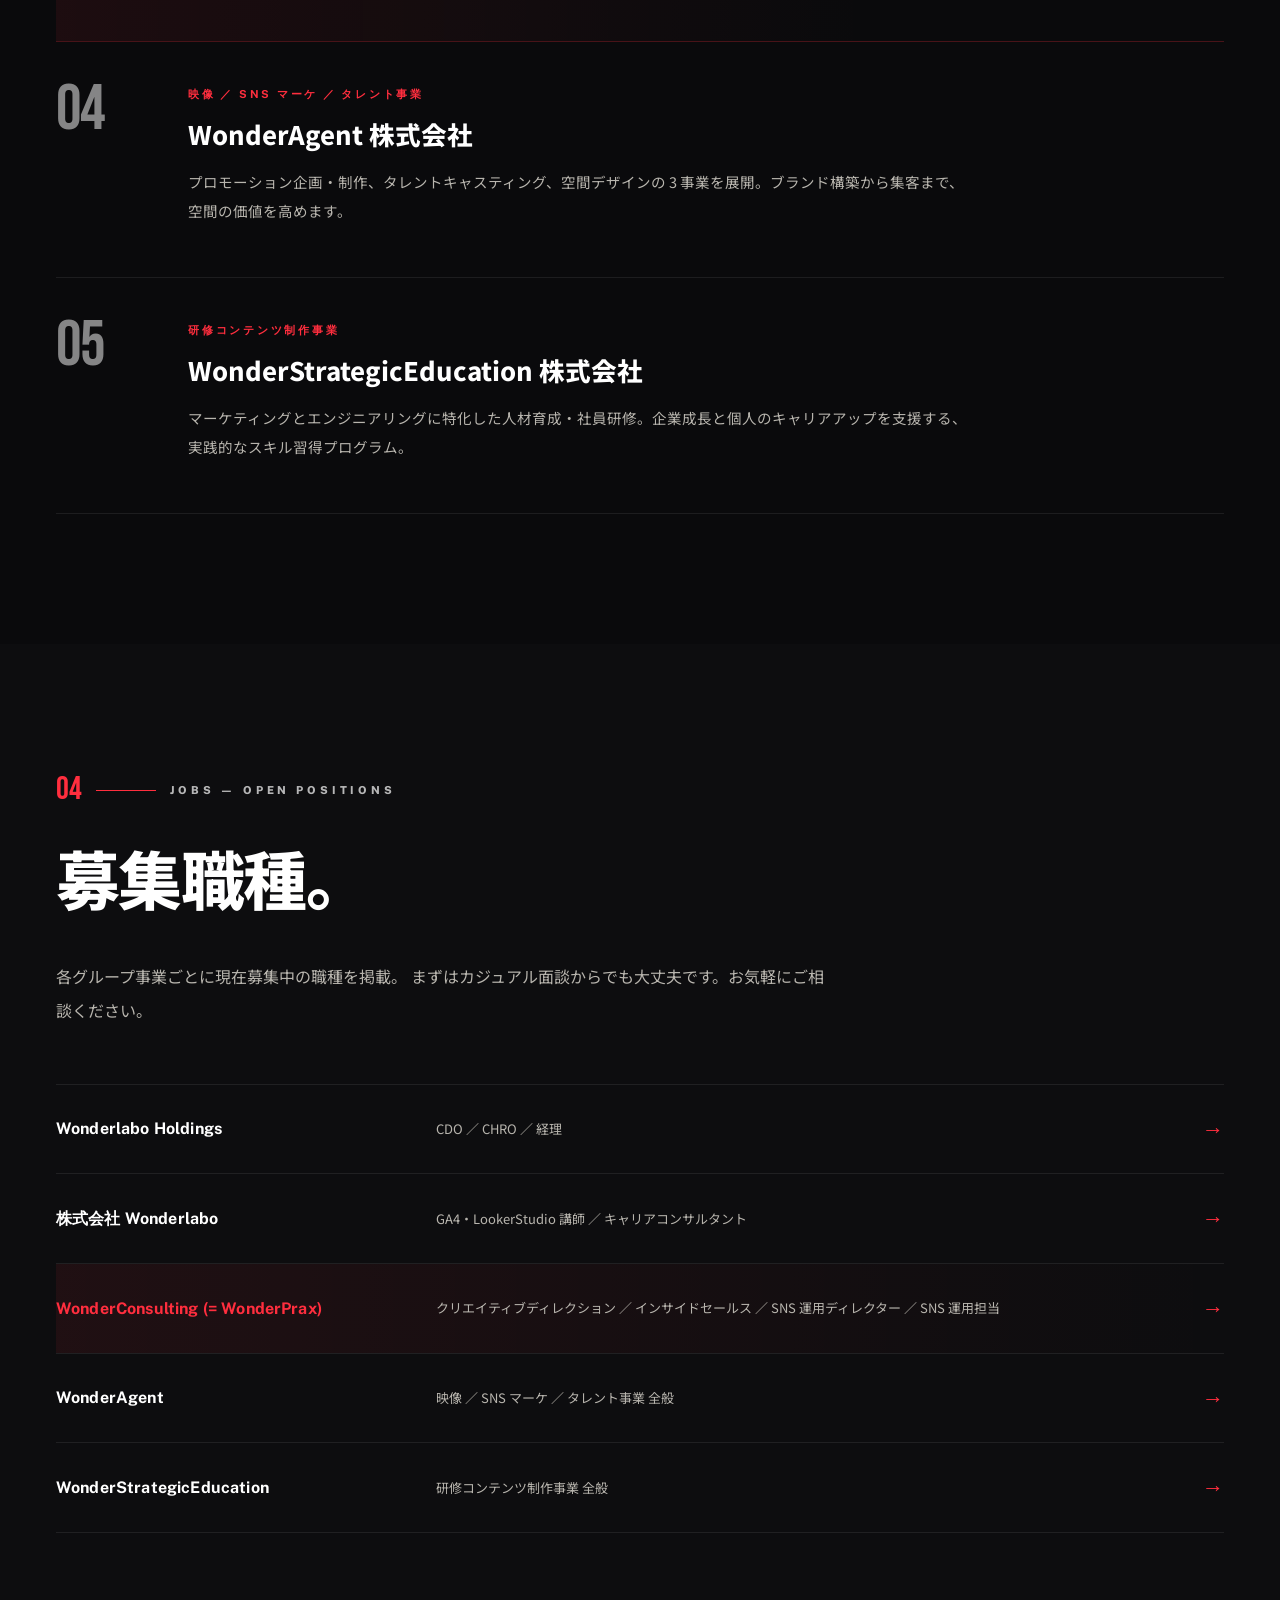
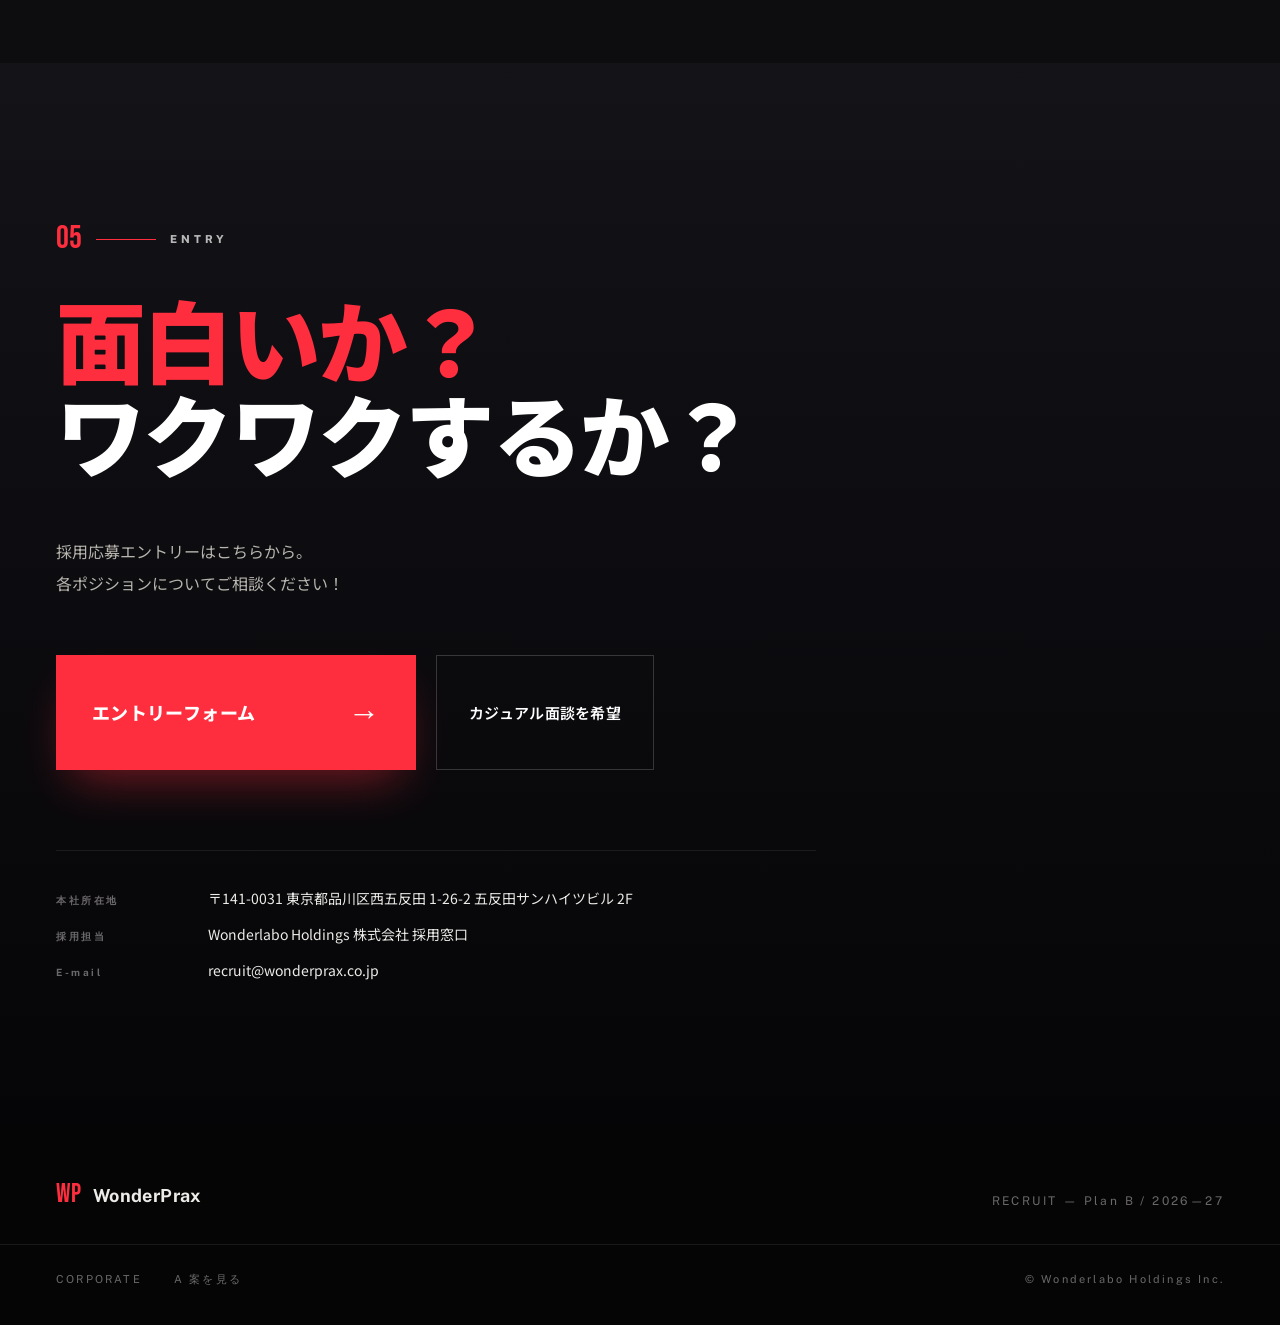
==== commit 52f86317: "designs TOP: simplify, expose recruit B variant, drop recruit passwords 1. /designs/index.html — sim" ====
--- a/b/index.html
+++ b/b/index.html
@@ -8,36 +8,9 @@
 <link rel="preconnect" href="https://fonts.googleapis.com">
 <link rel="preconnect" href="https://fonts.gstatic.com" crossorigin>
 <link href="https://fonts.googleapis.com/css2?family=Public+Sans:wght@400;500;600;700;800;900&family=Noto+Sans+JP:wght@300;400;500;600;700;800;900&family=Bebas+Neue&display=swap" rel="stylesheet">
-<link rel="stylesheet" href="style.css?v=20260514-b2">
-<script>
-  document.documentElement.classList.add('locked');
-  try { if (sessionStorage.getItem('wp_recruit_auth') === 'ok') document.documentElement.classList.remove('locked'); } catch (e) {}
-</script>
+<link rel="stylesheet" href="style.css?v=20260514-b4">
 </head>
 <body>
-
-<!-- ===== PASSWORD GATE ===== -->
-<div class="gate" id="gate" aria-hidden="false">
-  <div class="gate-bg"></div>
-  <div class="gate-card">
-    <div class="gate-logo">
-      <span class="g-mark">WP</span>
-      <span class="g-tag">RECRUIT — PREVIEW (B)</span>
-    </div>
-    <h1 class="gate-title">関係者プレビュー</h1>
-    <p class="gate-lead">
-      WonderPrax 採用サイト デザイン案 B / モックアップ。<br>
-      アクセスにはパスコードが必要です。
-    </p>
-    <form class="gate-form" id="gate-form" autocomplete="off">
-      <label class="gate-label" for="gate-pw">PASSCODE</label>
-      <input type="password" id="gate-pw" name="pw" placeholder="••••••••" required autofocus>
-      <button type="submit" class="gate-submit">サイトを表示 <span>→</span></button>
-      <p class="gate-error" id="gate-error" hidden>パスコードが正しくありません。</p>
-    </form>
-    <p class="gate-foot">ITLINE 担当（小玉）よりパスコードをご確認ください。</p>
-  </div>
-</div>
 
 <!-- ===== NOISE LAYER ===== -->
 <div class="grain"></div>
@@ -330,6 +303,6 @@
   </div>
 </footer>
 
-<script src="script.js?v=20260514-b2"></script>
+<script src="script.js?v=20260514-b4"></script>
 </body>
 </html>
--- a/b/style.css
+++ b/b/style.css
@@ -184,31 +184,31 @@
     radial-gradient(circle at 10% 90%, rgba(255,212,58,.08), transparent 40%);
 }
 
-/* Marquee text band scrolling near top of hero */
+/* Marquee text band — visible ticker just below the fixed header */
 .hero-marquee {
   position: absolute;
-  top: 22%; left: 0; right: 0;
+  top: 88px; left: 0; right: 0;
   z-index: 1;
   overflow: hidden;
   pointer-events: none;
-  opacity: .08;
-  border-top: 1px solid var(--line-2);
-  border-bottom: 1px solid var(--line-2);
+  border-top: 1px solid rgba(255,255,255,.18);
+  border-bottom: 1px solid rgba(255,255,255,.18);
+  background: rgba(255,255,255,.02);
 }
 .marquee-track {
   display: inline-flex;
   white-space: nowrap;
-  animation: marquee 40s linear infinite;
-  padding: 14px 0;
+  animation: marquee 45s linear infinite;
+  padding: 10px 0;
 }
 .marquee-track span {
   font-family: var(--display);
-  font-size: 64px; line-height: 1;
-  color: var(--ink);
-  padding: 0 32px;
-  letter-spacing: .03em;
-}
-.marquee-track span:nth-child(even) { color: var(--accent); }
+  font-size: 38px; line-height: 1;
+  color: rgba(255,255,255,.62);
+  padding: 0 26px;
+  letter-spacing: .04em;
+}
+.marquee-track span:nth-child(even) { color: var(--accent); opacity: .85; }
 @keyframes marquee {
   from { transform: translateX(0); }
   to   { transform: translateX(-50%); }
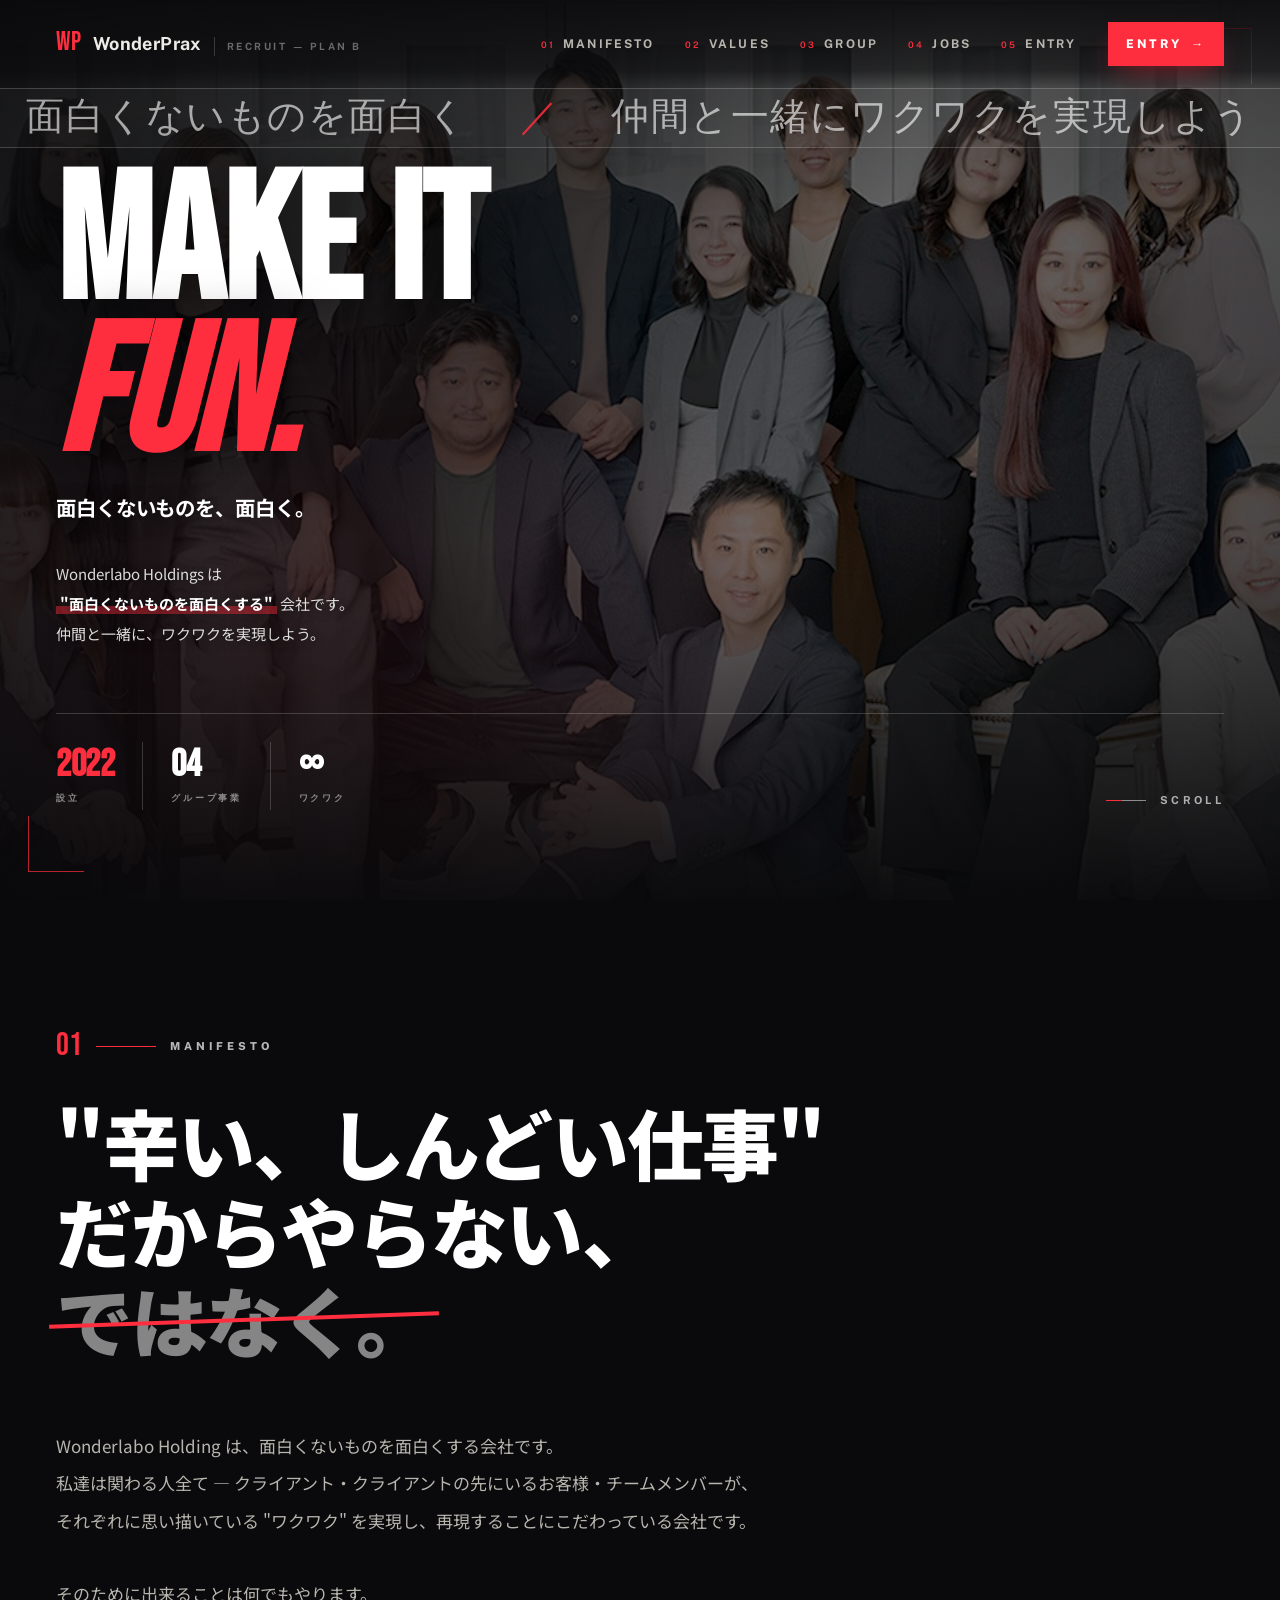
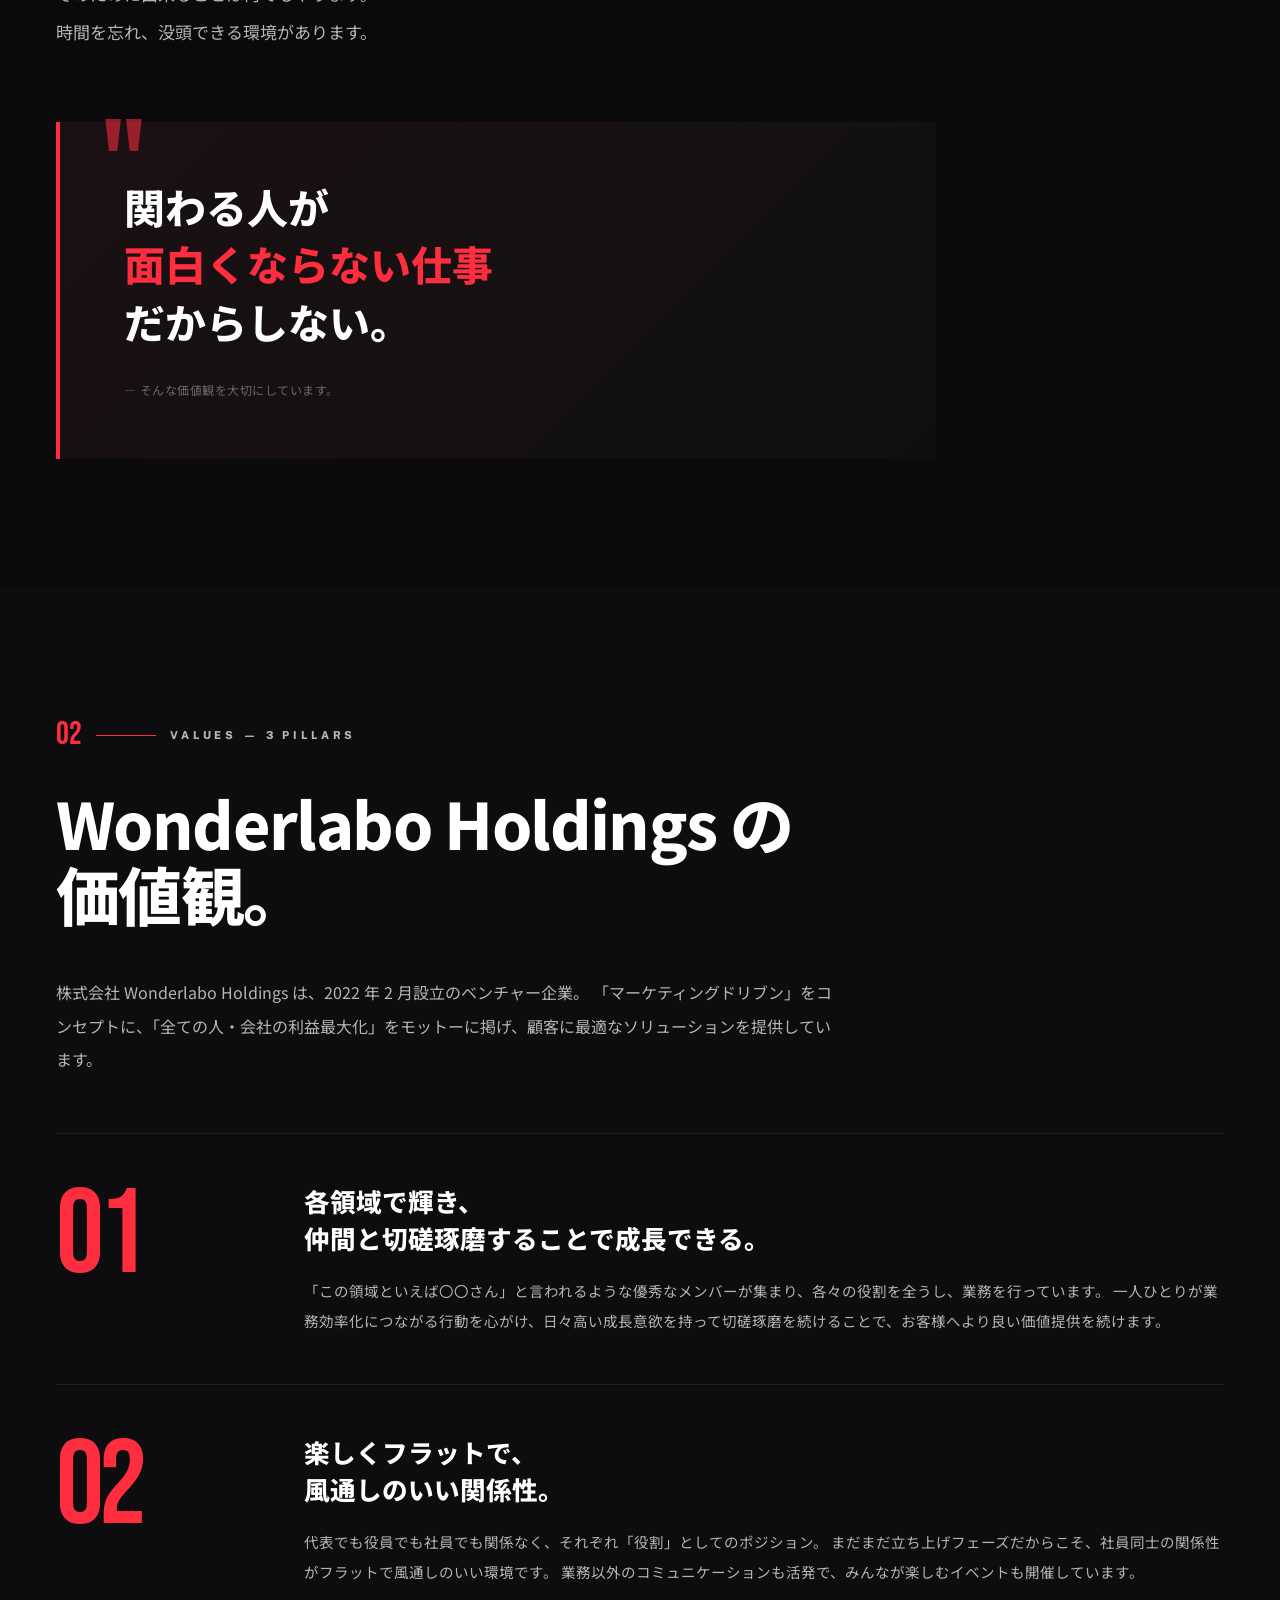
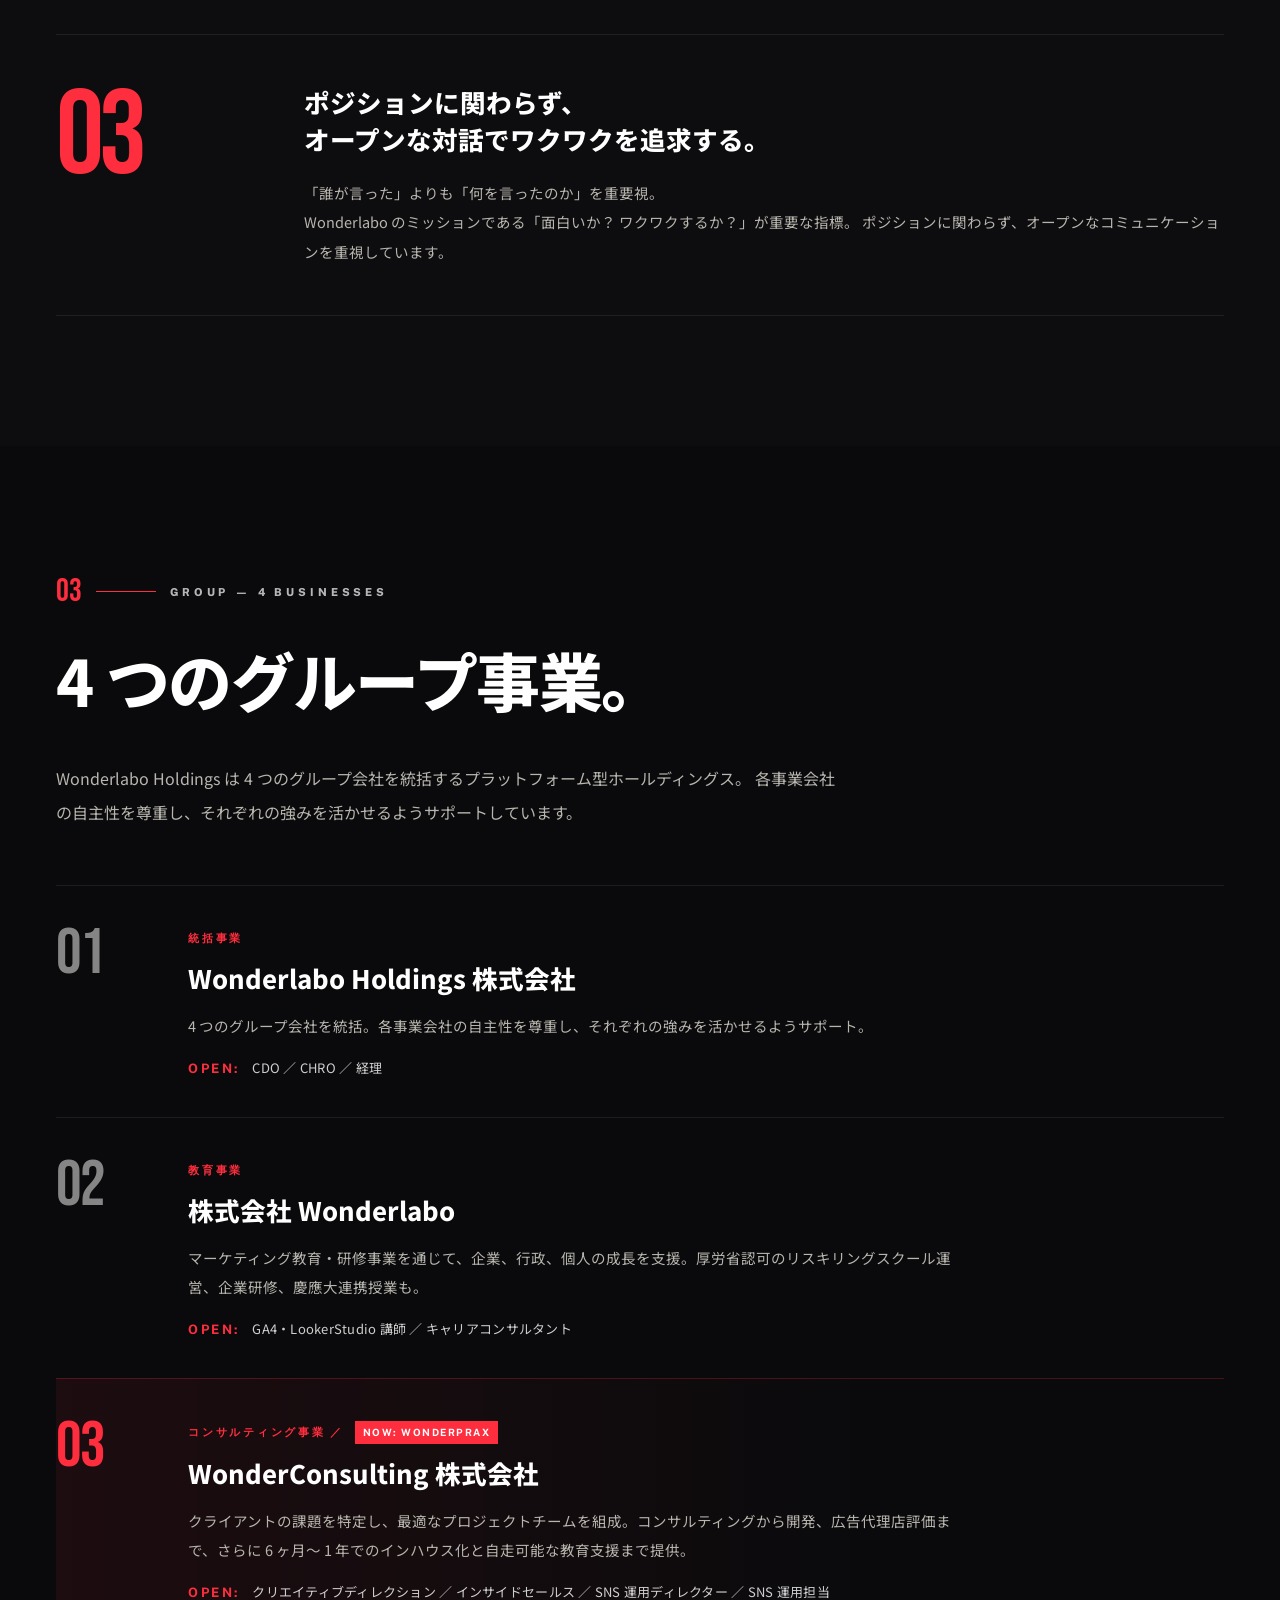
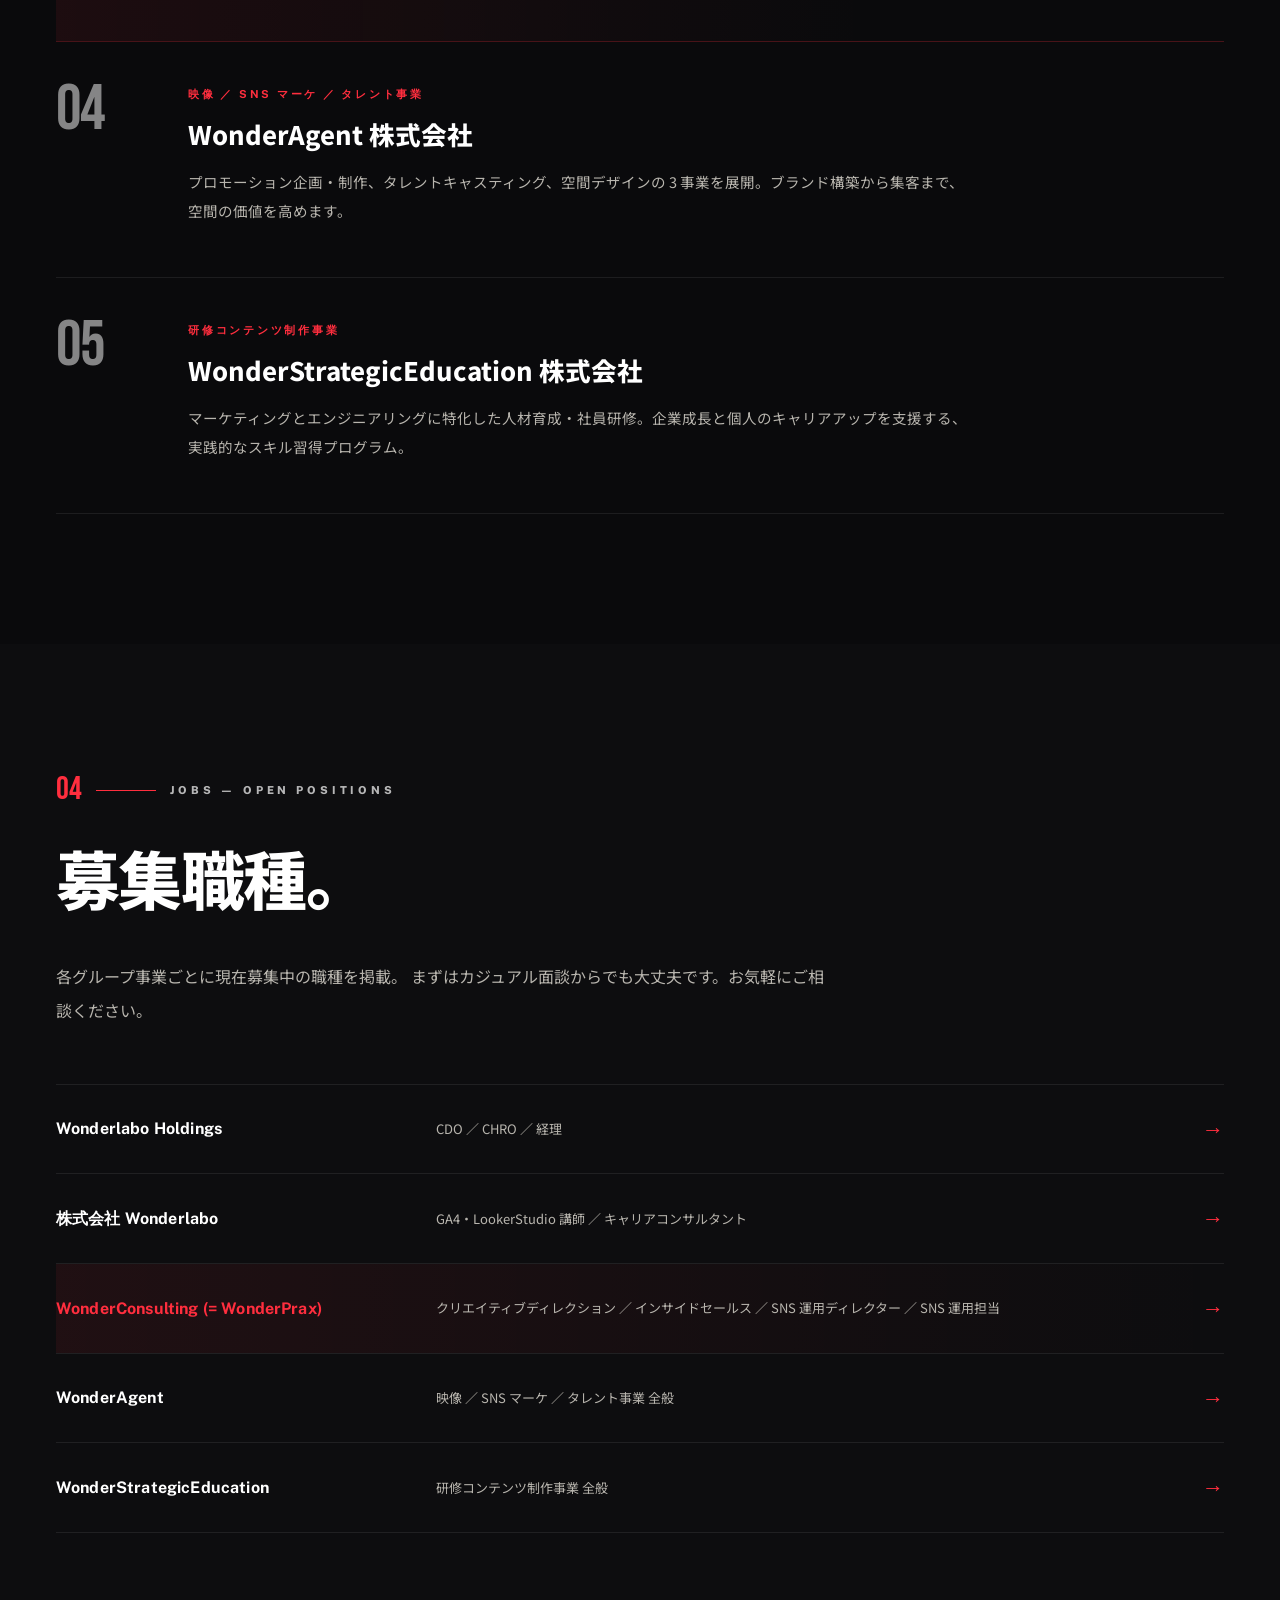
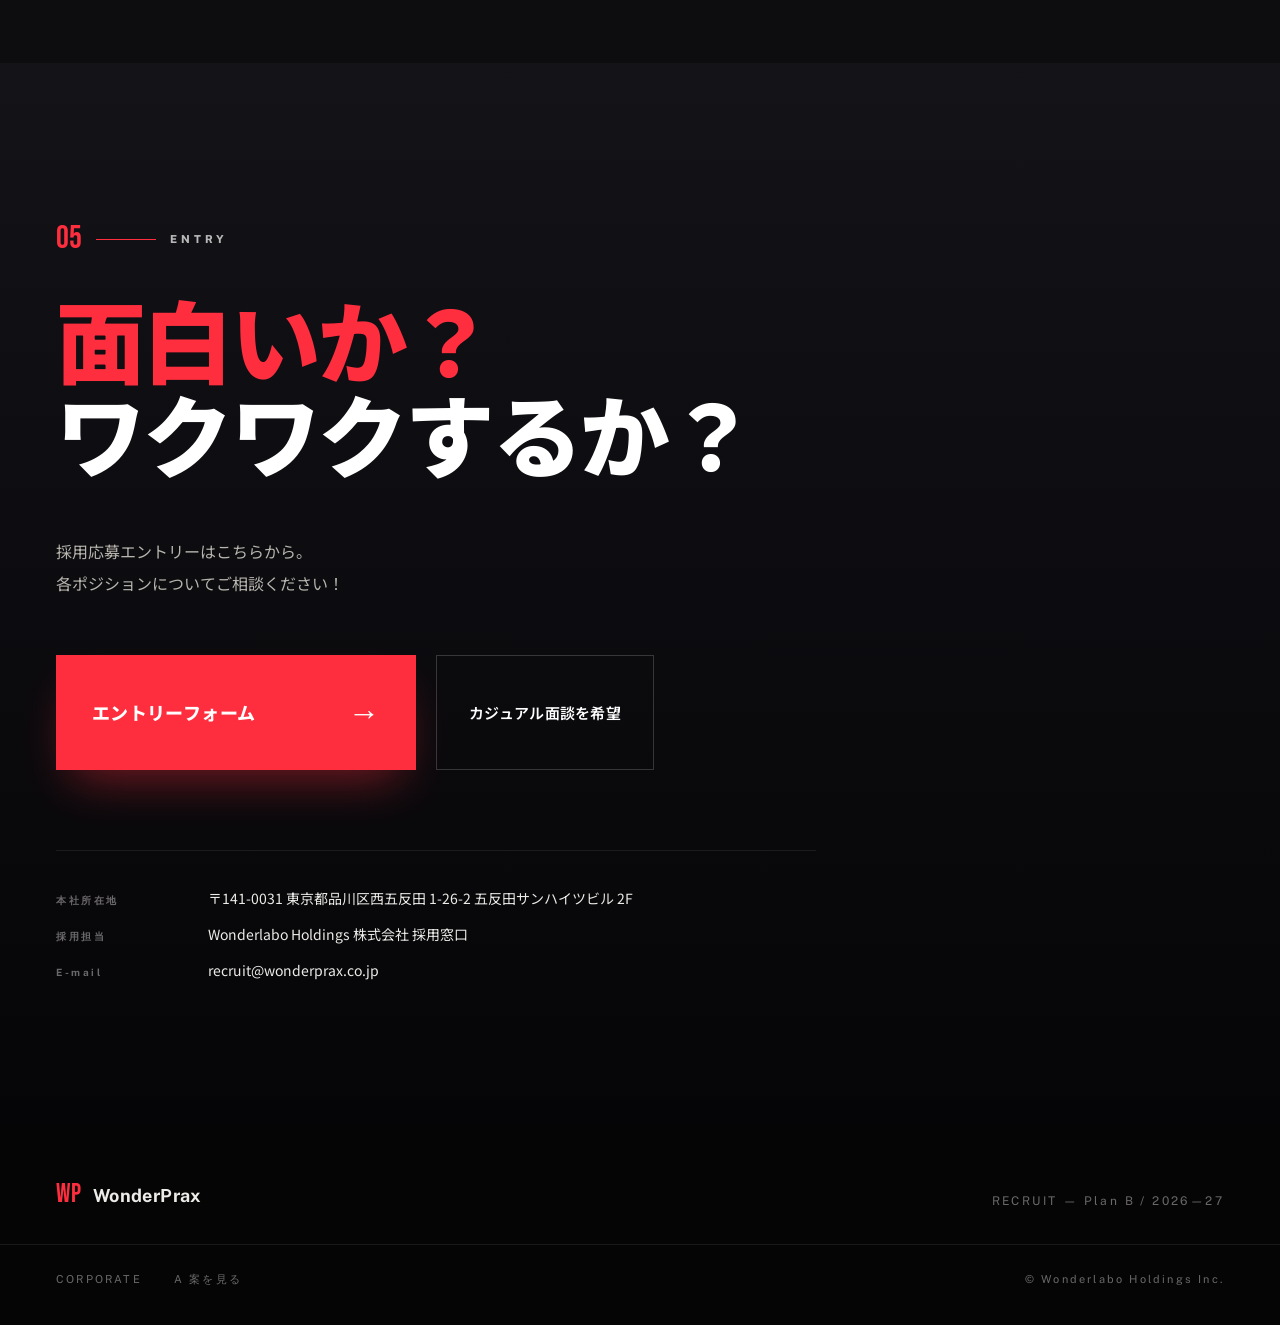
==== commit e6f7d148: "recruit B 案: hero polish — higher-res photo + cinematic edges + cleaner stats Issues fixed (per user" ====
--- a/b/index.html
+++ b/b/index.html
@@ -8,18 +8,12 @@
 <link rel="preconnect" href="https://fonts.googleapis.com">
 <link rel="preconnect" href="https://fonts.gstatic.com" crossorigin>
 <link href="https://fonts.googleapis.com/css2?family=Public+Sans:wght@400;500;600;700;800;900&family=Noto+Sans+JP:wght@300;400;500;600;700;800;900&family=Bebas+Neue&display=swap" rel="stylesheet">
-<link rel="stylesheet" href="style.css?v=20260514-b4">
+<link rel="stylesheet" href="style.css?v=20260514-b5">
 </head>
 <body>
 
 <!-- ===== NOISE LAYER ===== -->
 <div class="grain"></div>
-
-<!-- ===== PLAN SWITCH ===== -->
-<a href="../" class="plan-switch" title="A案に戻る">
-  <span class="ps-num">A</span>
-  <span class="ps-label">A案に戻る</span>
-</a>
 
 <!-- ===== HEADER ===== -->
 <header class="hdr" id="hdr">
@@ -45,8 +39,9 @@
 
 <!-- ===== HERO ===== -->
 <section class="hero" id="hero">
-  <div class="hero-bg" style="background-image: url('../assets/team_kitchen.jpg');"></div>
+  <div class="hero-bg" style="background-image: url('../assets/team_bright.jpg');"></div>
   <div class="hero-veil"></div>
+  <div class="hero-edge"></div>
 
   <div class="hero-marquee" aria-hidden="true">
     <div class="marquee-track">
--- a/b/style.css
+++ b/b/style.css
@@ -125,33 +125,6 @@
   .hl-name { font-size: 16px; }
 }
 
-/* Plan switch chip */
-.plan-switch {
-  position: fixed; left: 24px; bottom: 24px;
-  z-index: 60;
-  display: inline-flex; align-items: center; gap: 10px;
-  padding: 10px 14px;
-  background: rgba(20,20,24,.85);
-  backdrop-filter: blur(8px);
-  border: 1px solid var(--line-2);
-  font-family: var(--en); font-size: 11px; font-weight: 700; letter-spacing: .2em;
-  color: var(--ink);
-  transition: transform .2s, background .2s, border-color .2s;
-}
-.plan-switch:hover {
-  transform: translateY(-2px);
-  background: rgba(255,255,255,.08);
-  border-color: var(--accent);
-}
-.plan-switch .ps-num {
-  display: inline-flex; align-items: center; justify-content: center;
-  width: 22px; height: 22px;
-  border-radius: 50%;
-  background: var(--accent);
-  color: #fff;
-  font-weight: 800;
-}
-
 /* ============================================================
    HERO
    ============================================================ */
@@ -165,24 +138,39 @@
 .hero-bg {
   position: absolute; inset: 0;
   background-size: cover;
-  background-position: center;
-  filter: brightness(.55) contrast(1.05) saturate(1.05) grayscale(.15);
+  background-position: center 35%;
+  filter: brightness(.72) contrast(1.12) saturate(1.05) grayscale(.08);
   transform: scale(1.04);
-  animation: heroDrift 20s ease-in-out infinite alternate;
+  animation: heroDrift 24s ease-in-out infinite alternate;
   z-index: 0;
 }
 @keyframes heroDrift {
   from { transform: scale(1.04); }
-  to   { transform: scale(1.12); }
+  to   { transform: scale(1.1); }
 }
 .hero-veil {
   position: absolute; inset: 0;
   z-index: 1;
   background:
-    linear-gradient(180deg, rgba(10,10,12,.65) 0%, rgba(10,10,12,.35) 30%, rgba(10,10,12,.55) 75%, rgba(10,10,12,.95) 100%),
-    radial-gradient(circle at 80% 20%, rgba(255,46,62,.18), transparent 50%),
-    radial-gradient(circle at 10% 90%, rgba(255,212,58,.08), transparent 40%);
-}
+    linear-gradient(110deg, rgba(8,8,10,.88) 0%, rgba(8,8,10,.55) 38%, rgba(8,8,10,.15) 60%, rgba(8,8,10,.5) 100%),
+    linear-gradient(180deg, rgba(8,8,10,.4) 0%, transparent 25%, transparent 60%, rgba(8,8,10,.92) 100%),
+    radial-gradient(circle at 20% 85%, rgba(255,46,62,.22), transparent 45%);
+}
+/* Cinematic film-edge: subtle frame border + corner accents */
+.hero-edge {
+  position: absolute; inset: 0;
+  z-index: 1;
+  pointer-events: none;
+}
+.hero-edge::before,
+.hero-edge::after {
+  content: ""; position: absolute;
+  width: 56px; height: 56px;
+  border-color: rgba(255,46,62,.7);
+  border-style: solid;
+}
+.hero-edge::before { top: 28px; right: 28px; border-width: 1px 1px 0 0; }
+.hero-edge::after  { bottom: 28px; left: 28px; border-width: 0 0 1px 1px; }
 
 /* Marquee text band — visible ticker just below the fixed header */
 .hero-marquee {
@@ -285,17 +273,25 @@
   border-top: 1px solid var(--line-2);
 }
 .hero-stats {
-  display: flex; gap: 40px;
-}
-.hero-stats > div { display: flex; flex-direction: column; gap: 6px; }
+  display: flex; gap: 0;
+}
+.hero-stats > div {
+  display: flex; flex-direction: column; gap: 6px;
+  padding: 4px 28px 4px 28px;
+  border-left: 1px solid rgba(255,255,255,.18);
+}
+.hero-stats > div:first-child { border-left: 0; padding-left: 0; }
 .hero-stats b {
   font-family: var(--display);
-  font-size: 48px; line-height: 1;
-  color: #fff;
-}
+  font-size: 38px; line-height: 1;
+  color: #fff;
+  letter-spacing: -0.01em;
+}
+.hero-stats > div:first-child b { color: var(--accent); }
 .hero-stats span {
-  font-family: var(--en); font-size: 10px; font-weight: 600;
-  letter-spacing: .3em; color: rgba(255,255,255,.55);
+  font-family: var(--en); font-size: 9px; font-weight: 700;
+  letter-spacing: .3em; color: rgba(255,255,255,.5);
+  text-transform: uppercase;
 }
 .hero-scroll {
   display: inline-flex; align-items: center; gap: 14px;
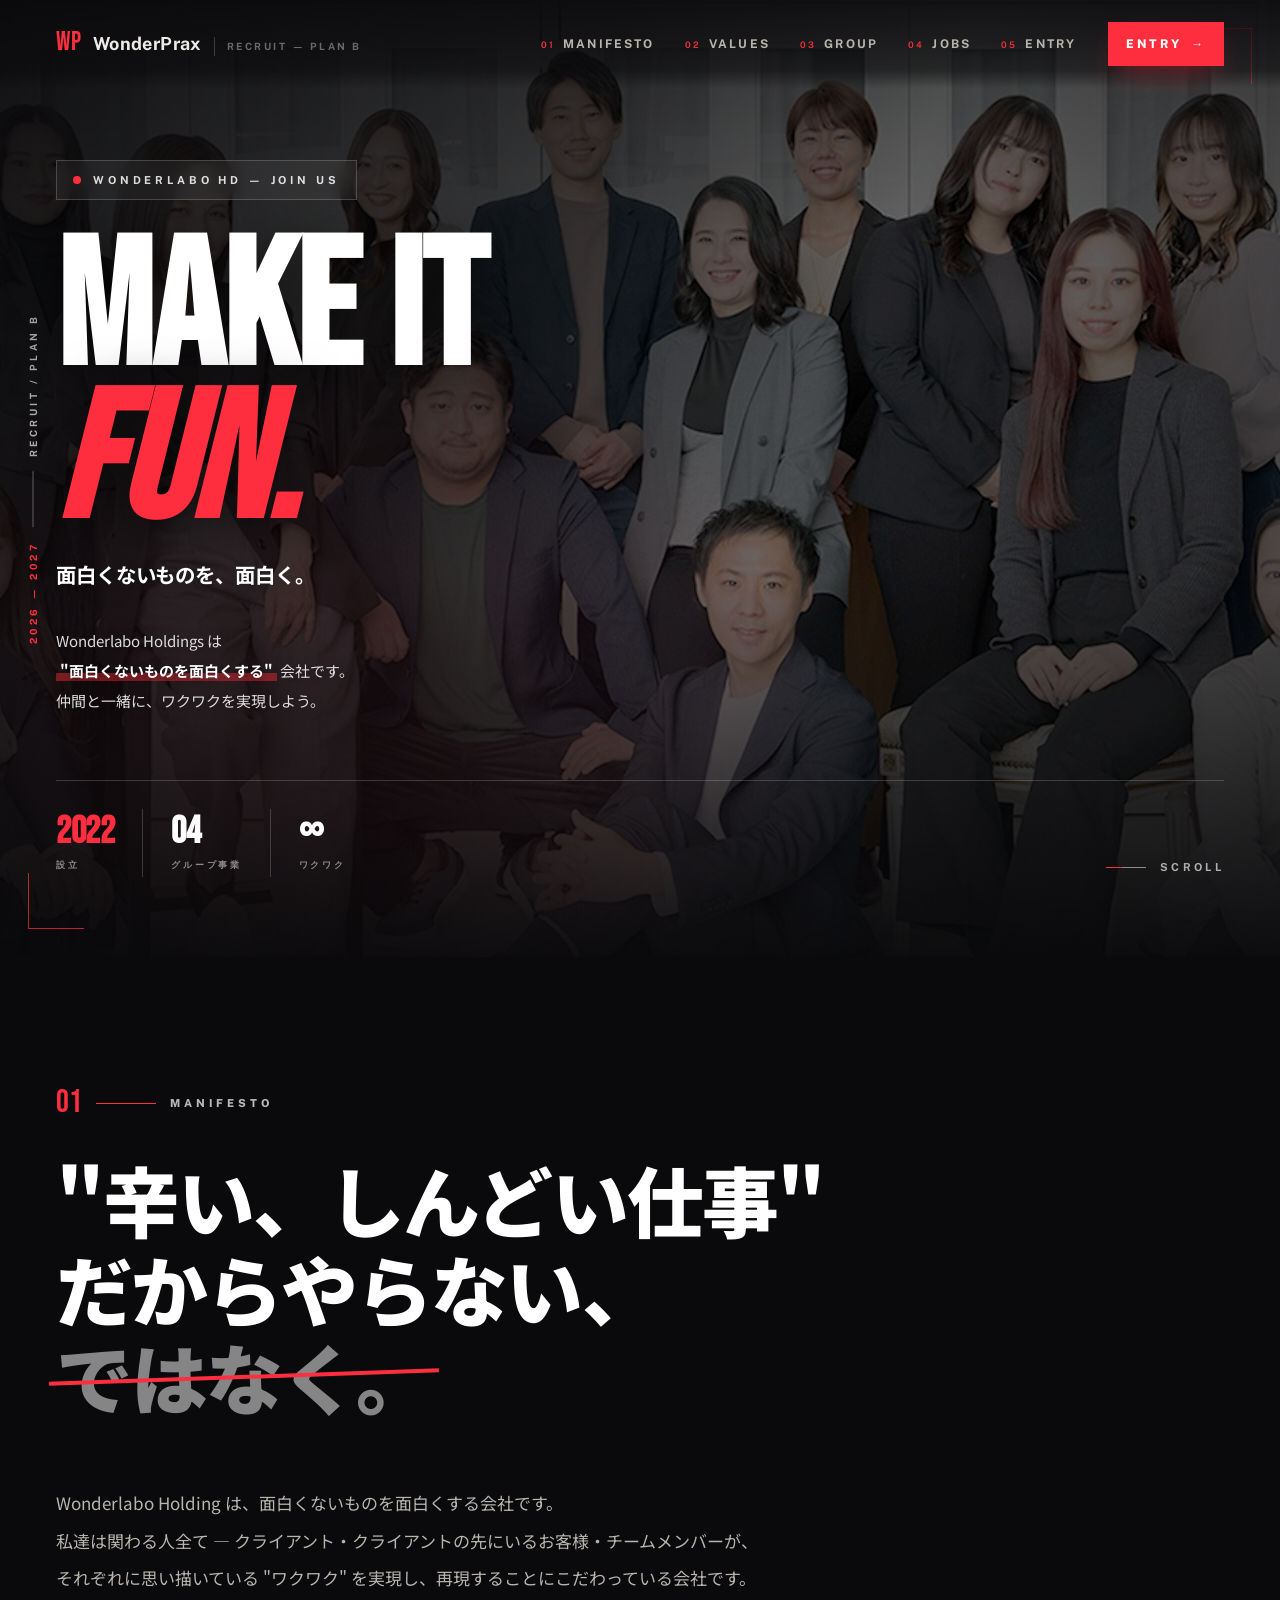
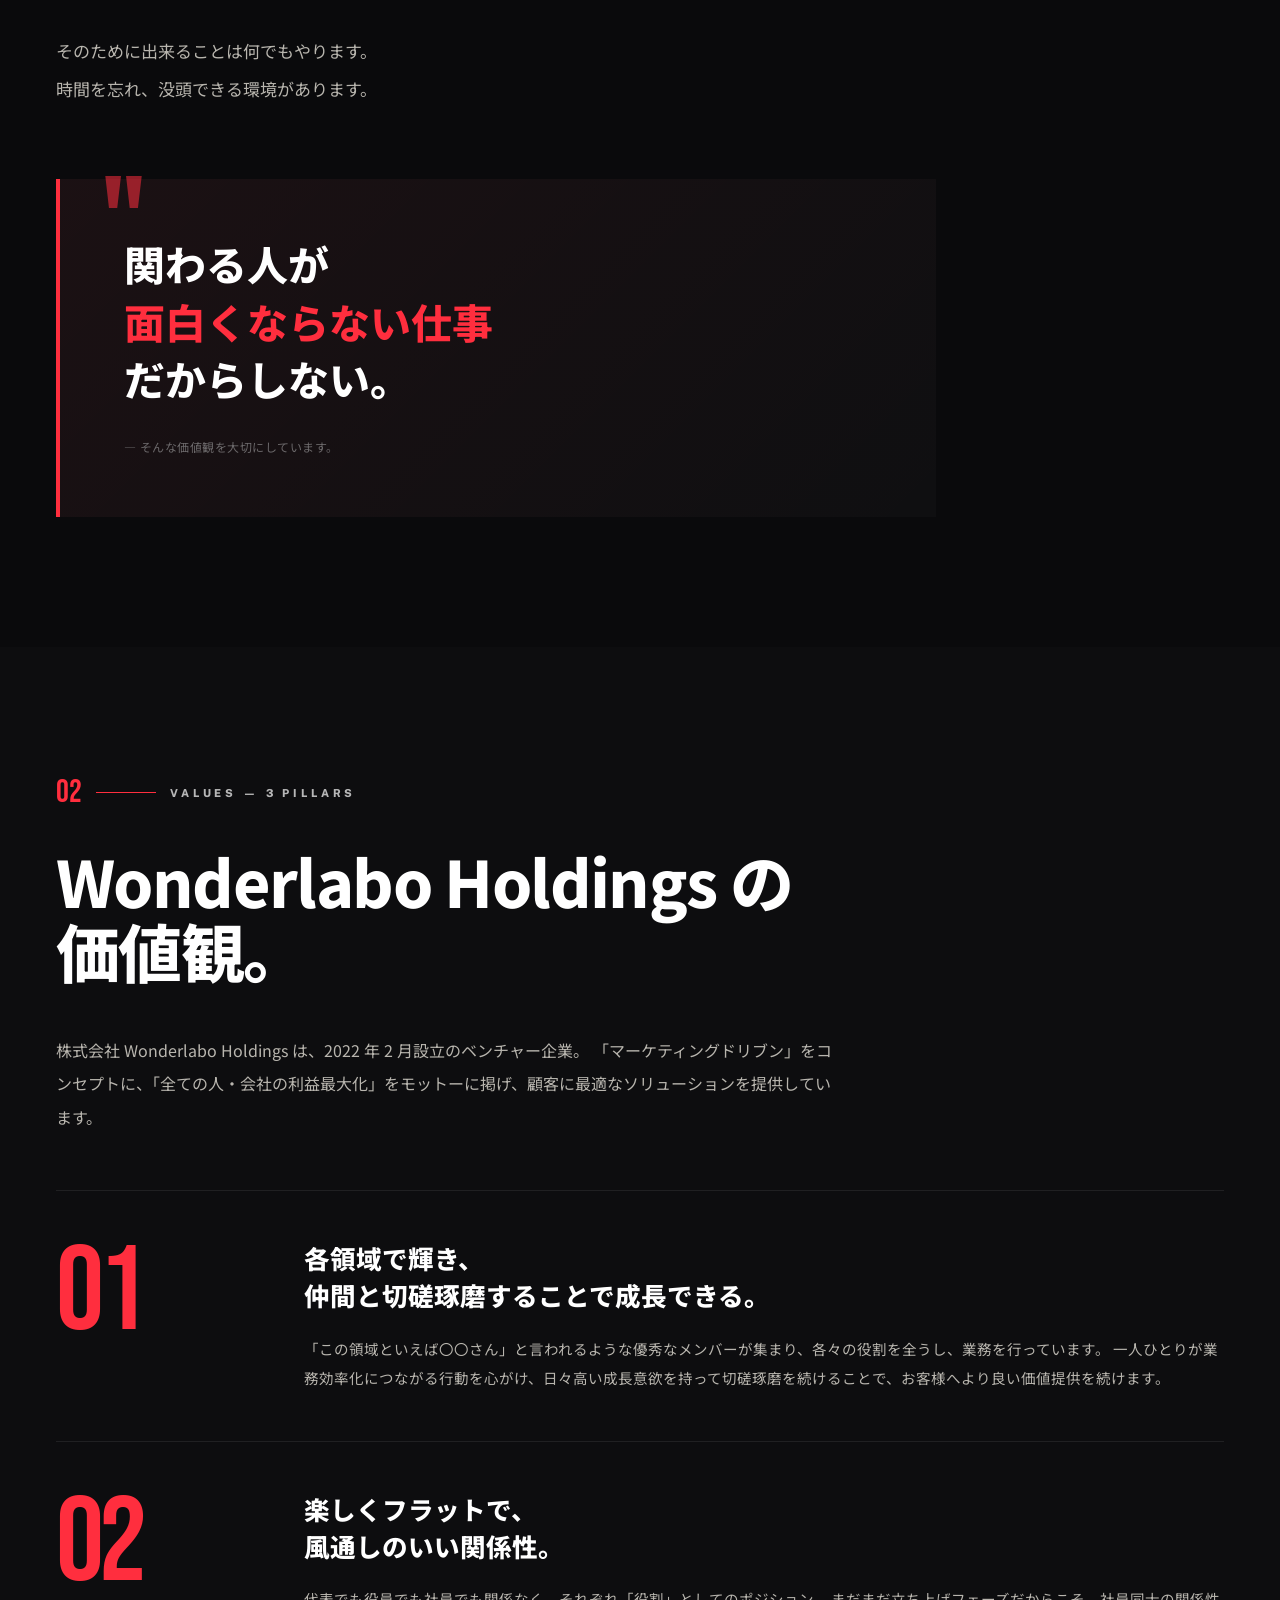
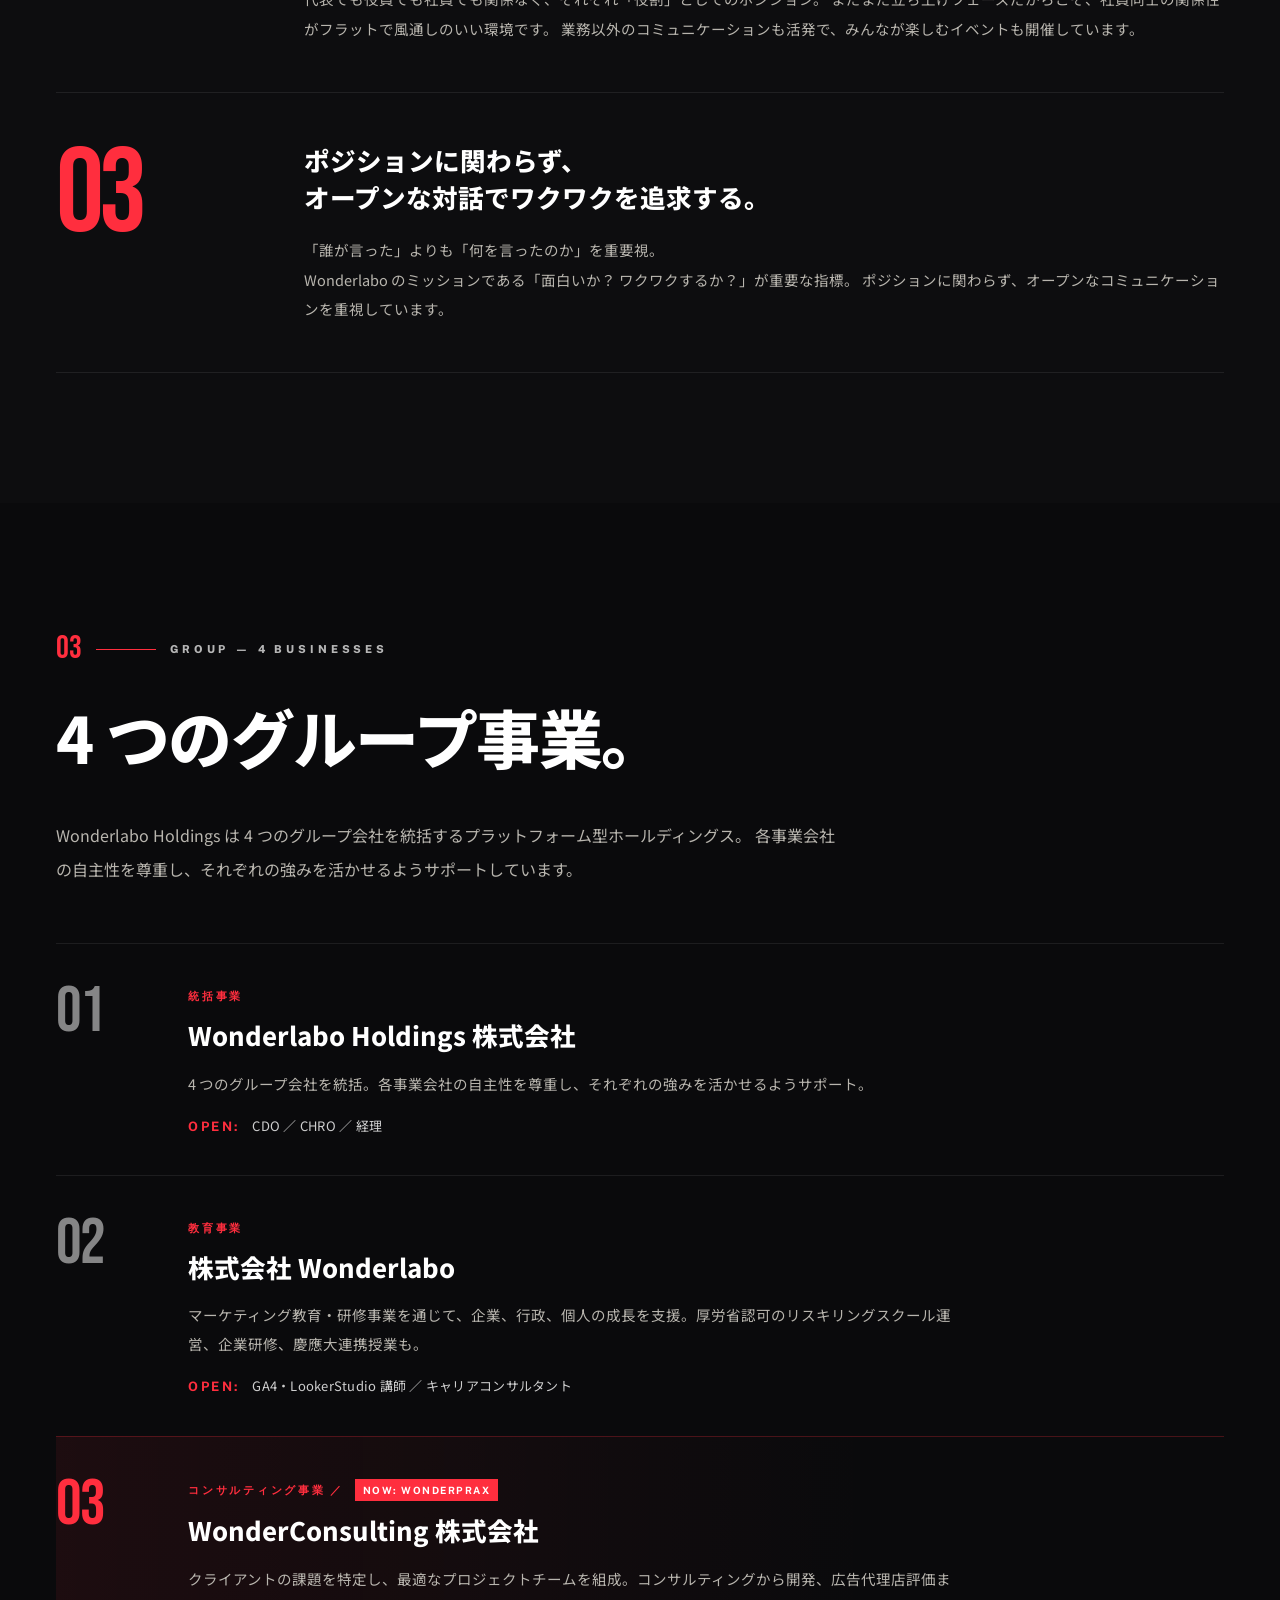
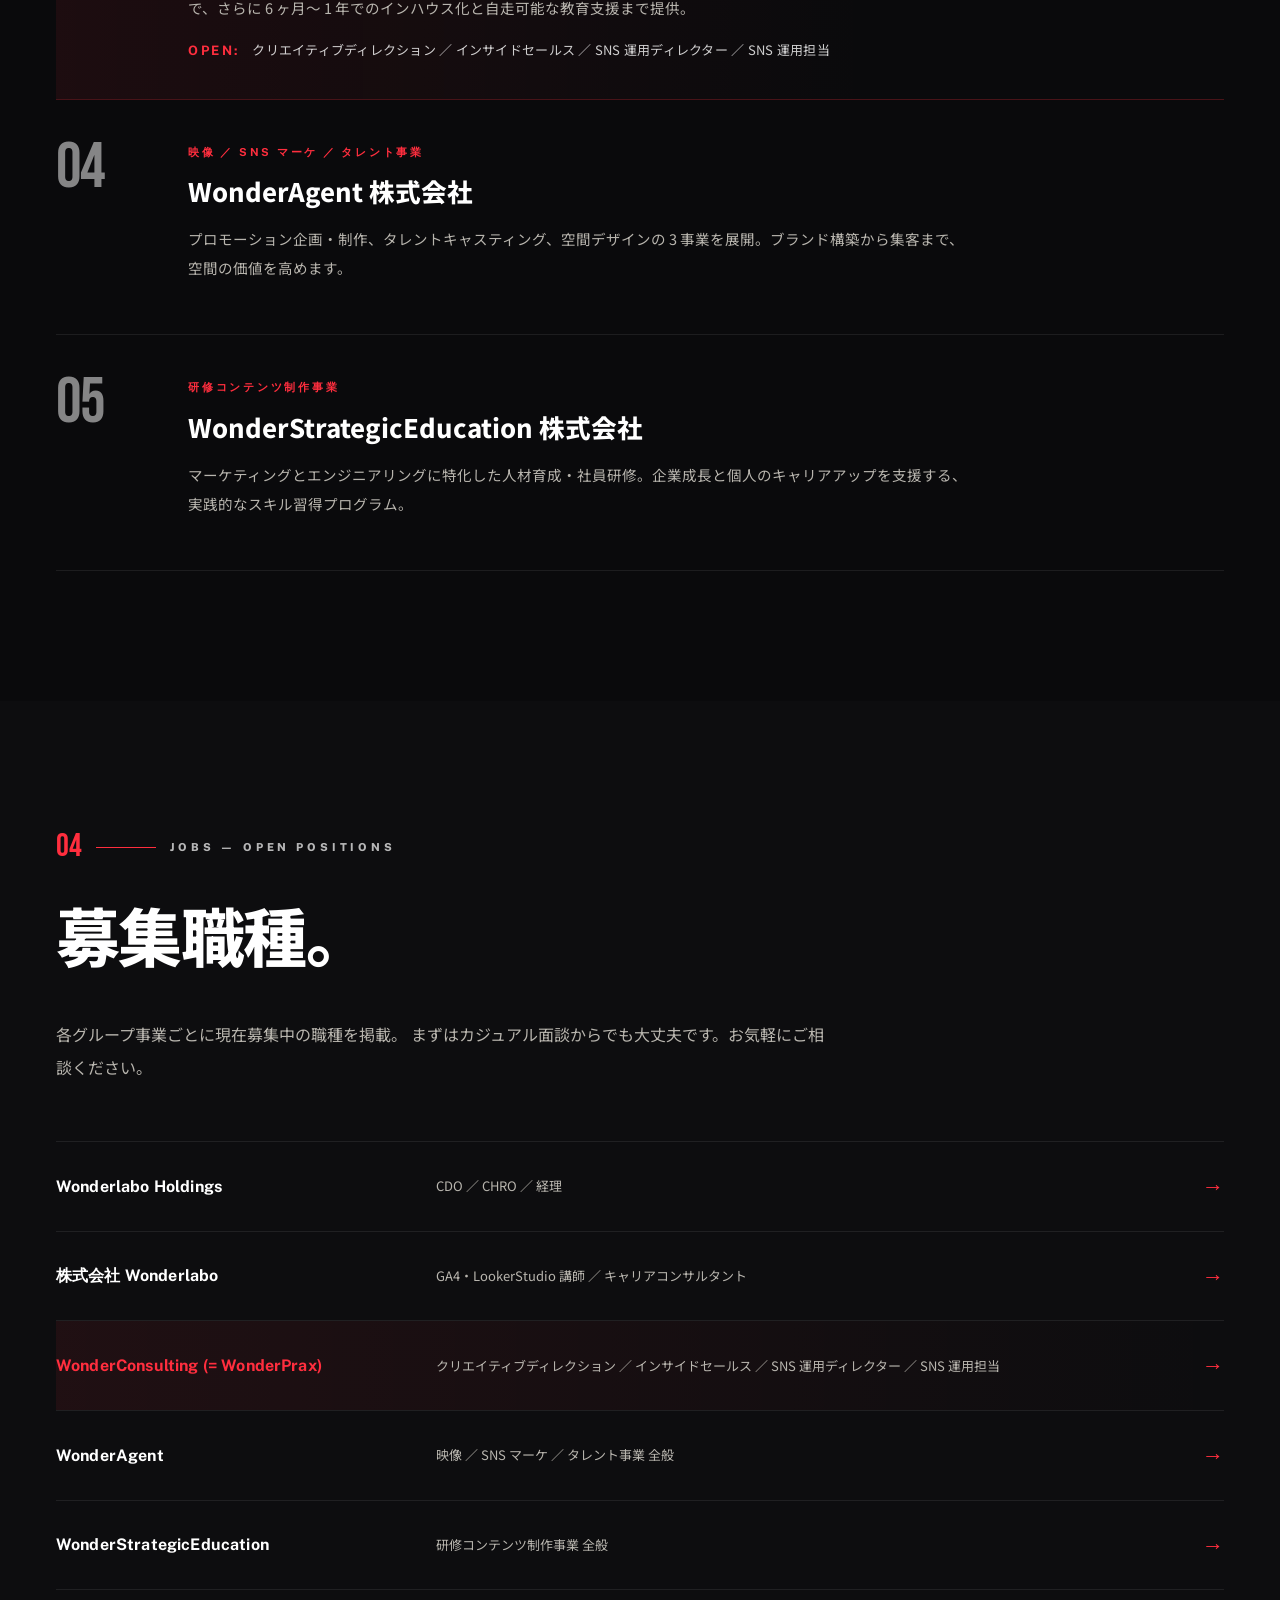
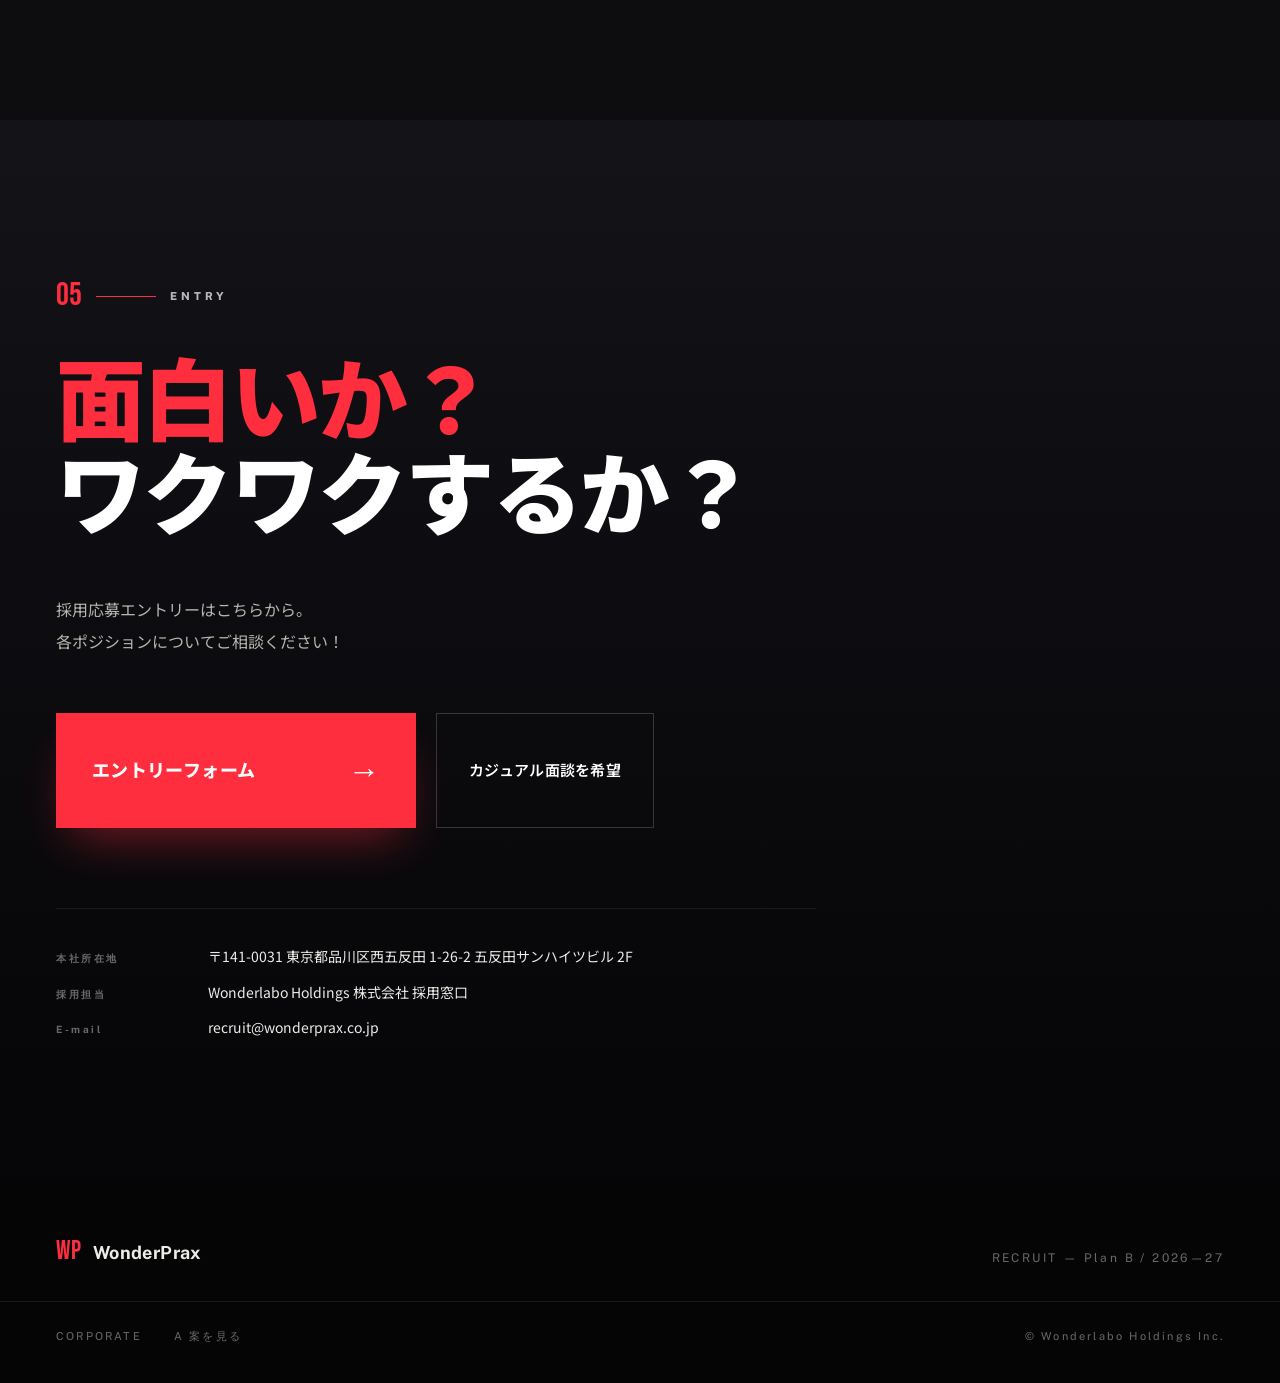
==== commit f1b08c49: "recruit B 案: drop hero marquee, add editorial spine + kicker chip User feedback: marquee text band l" ====
--- a/b/index.html
+++ b/b/index.html
@@ -8,7 +8,7 @@
 <link rel="preconnect" href="https://fonts.googleapis.com">
 <link rel="preconnect" href="https://fonts.gstatic.com" crossorigin>
 <link href="https://fonts.googleapis.com/css2?family=Public+Sans:wght@400;500;600;700;800;900&family=Noto+Sans+JP:wght@300;400;500;600;700;800;900&family=Bebas+Neue&display=swap" rel="stylesheet">
-<link rel="stylesheet" href="style.css?v=20260514-b5">
+<link rel="stylesheet" href="style.css?v=20260514-b6">
 </head>
 <body>
 
@@ -43,18 +43,19 @@
   <div class="hero-veil"></div>
   <div class="hero-edge"></div>
 
-  <div class="hero-marquee" aria-hidden="true">
-    <div class="marquee-track">
-      <span>面白くないものを面白く</span><span>／</span>
-      <span>仲間と一緒にワクワクを実現しよう</span><span>／</span>
-      <span>Wonderlabo Holdings</span><span>／</span>
-      <span>面白くないものを面白く</span><span>／</span>
-      <span>仲間と一緒にワクワクを実現しよう</span><span>／</span>
-      <span>Wonderlabo Holdings</span><span>／</span>
-    </div>
+  <!-- Vertical edge label (editorial spine) -->
+  <div class="hero-spine" aria-hidden="true">
+    <span class="hs-num">2026 — 2027</span>
+    <span class="hs-line"></span>
+    <span class="hs-label">RECRUIT / PLAN B</span>
   </div>
 
   <div class="hero-inner">
+    <p class="hero-kicker">
+      <span class="hk-dot"></span>
+      WONDERLABO HD — JOIN US
+    </p>
+
     <h1 class="hero-headline">
       <span class="hh-en">MAKE IT</span>
       <span class="hh-en accent">FUN.</span>
--- a/b/style.css
+++ b/b/style.css
@@ -172,34 +172,53 @@
 .hero-edge::before { top: 28px; right: 28px; border-width: 1px 1px 0 0; }
 .hero-edge::after  { bottom: 28px; left: 28px; border-width: 0 0 1px 1px; }
 
-/* Marquee text band — visible ticker just below the fixed header */
-.hero-marquee {
+/* Vertical edge label on the left of the hero (editorial spine) */
+.hero-spine {
   position: absolute;
-  top: 88px; left: 0; right: 0;
-  z-index: 1;
-  overflow: hidden;
+  left: 24px; top: 50%;
+  transform: translateY(-50%) rotate(180deg);
+  writing-mode: vertical-rl;
+  z-index: 2;
+  display: inline-flex; align-items: center; gap: 14px;
+  font-family: var(--en);
+  font-size: 10px; font-weight: 700;
+  letter-spacing: .35em;
+  color: rgba(255,255,255,.55);
   pointer-events: none;
-  border-top: 1px solid rgba(255,255,255,.18);
-  border-bottom: 1px solid rgba(255,255,255,.18);
-  background: rgba(255,255,255,.02);
-}
-.marquee-track {
-  display: inline-flex;
-  white-space: nowrap;
-  animation: marquee 45s linear infinite;
-  padding: 10px 0;
-}
-.marquee-track span {
-  font-family: var(--display);
-  font-size: 38px; line-height: 1;
-  color: rgba(255,255,255,.62);
-  padding: 0 26px;
-  letter-spacing: .04em;
-}
-.marquee-track span:nth-child(even) { color: var(--accent); opacity: .85; }
-@keyframes marquee {
-  from { transform: translateX(0); }
-  to   { transform: translateX(-50%); }
+}
+.hero-spine .hs-num { color: var(--accent); }
+.hero-spine .hs-line {
+  writing-mode: horizontal-tb;
+  display: inline-block;
+  width: 1px; height: 56px;
+  background: rgba(255,255,255,.35);
+}
+.hero-spine .hs-label { color: rgba(255,255,255,.65); }
+@media (max-width: 980px) { .hero-spine { display: none; } }
+
+/* Kicker chip above the headline */
+.hero-kicker {
+  display: inline-flex; align-items: center; gap: 12px;
+  font-family: var(--en); font-size: 11px; font-weight: 700;
+  letter-spacing: .35em;
+  color: rgba(255,255,255,.85);
+  padding: 9px 16px;
+  background: rgba(255,255,255,.05);
+  border: 1px solid rgba(255,255,255,.18);
+  margin-bottom: 36px;
+  align-self: flex-start;
+  backdrop-filter: blur(8px);
+}
+.hero-kicker .hk-dot {
+  width: 8px; height: 8px;
+  background: var(--accent);
+  border-radius: 50%;
+  box-shadow: 0 0 0 0 var(--accent);
+  animation: kickerPulse 2.4s ease-in-out infinite;
+}
+@keyframes kickerPulse {
+  0%, 100% { box-shadow: 0 0 0 0 rgba(255,46,62,.55); }
+  50%      { box-shadow: 0 0 0 10px rgba(255,46,62,0); }
 }
 
 .hero-inner {
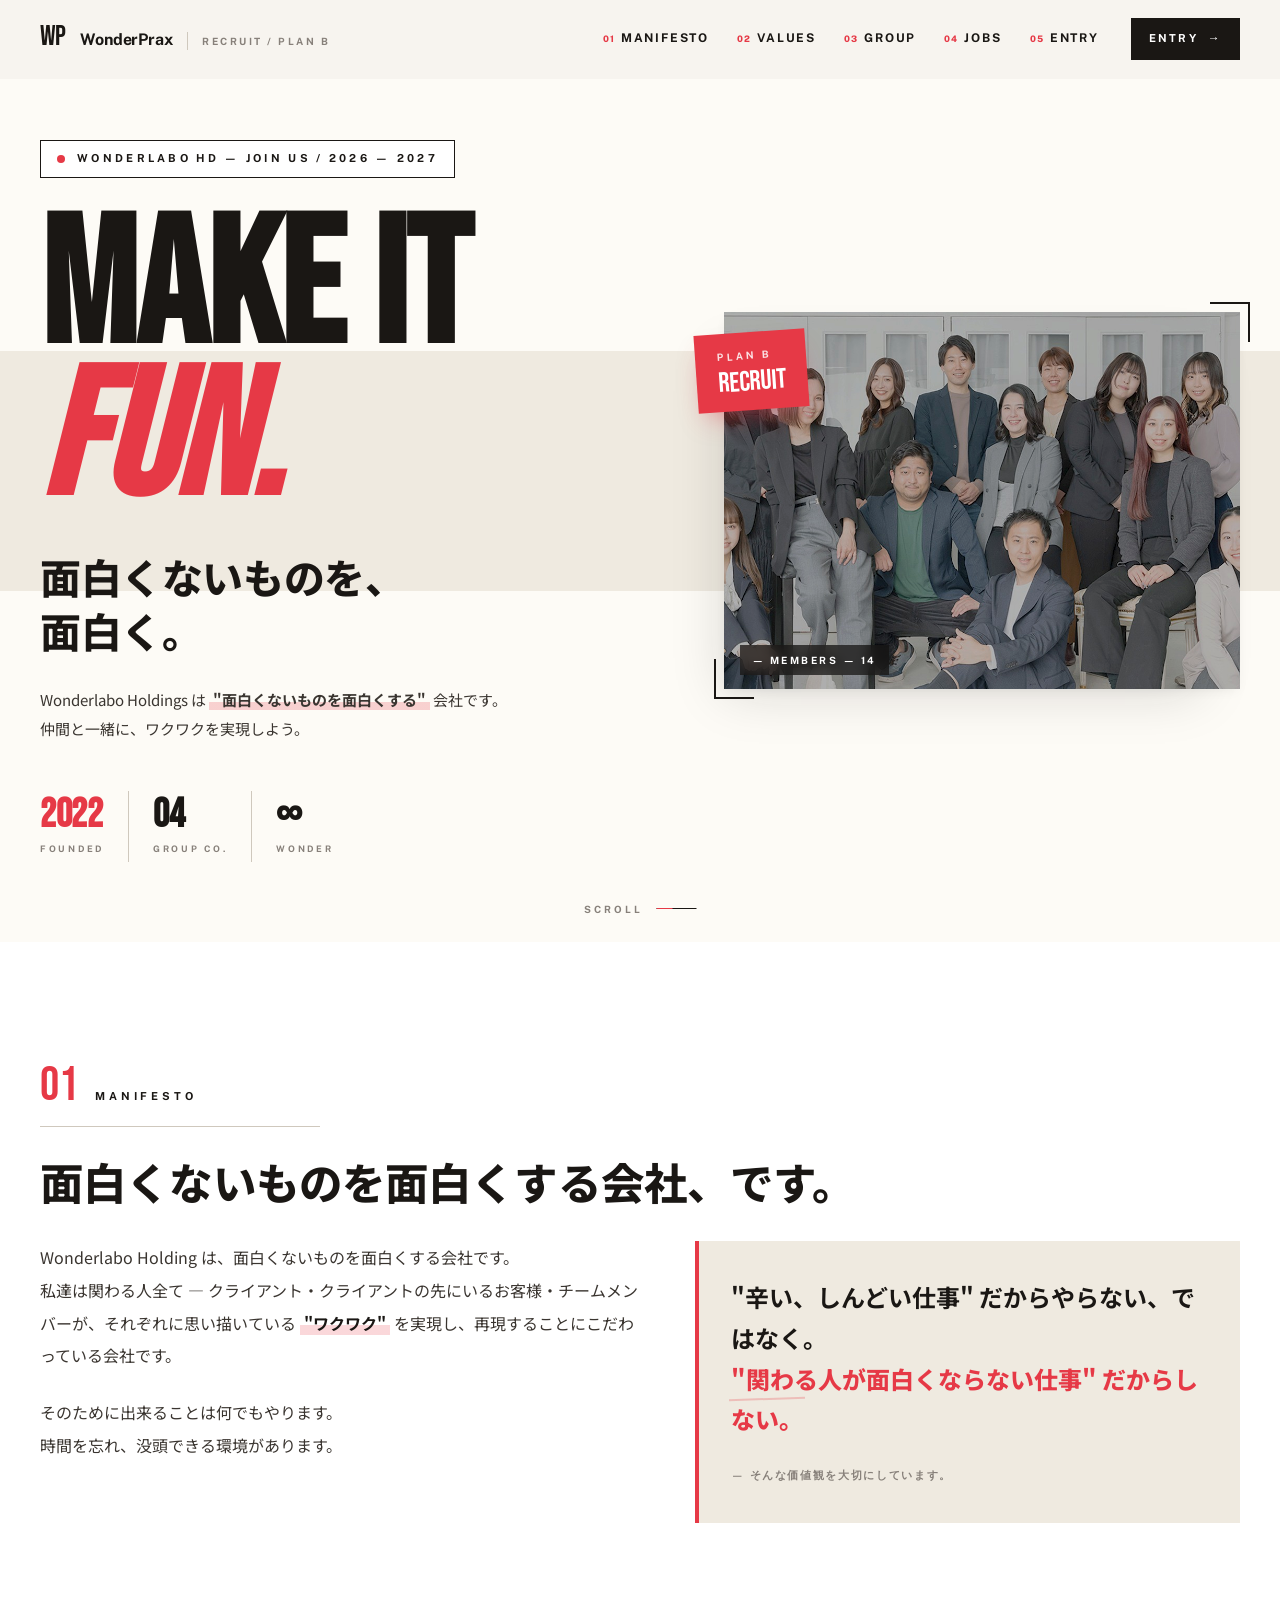
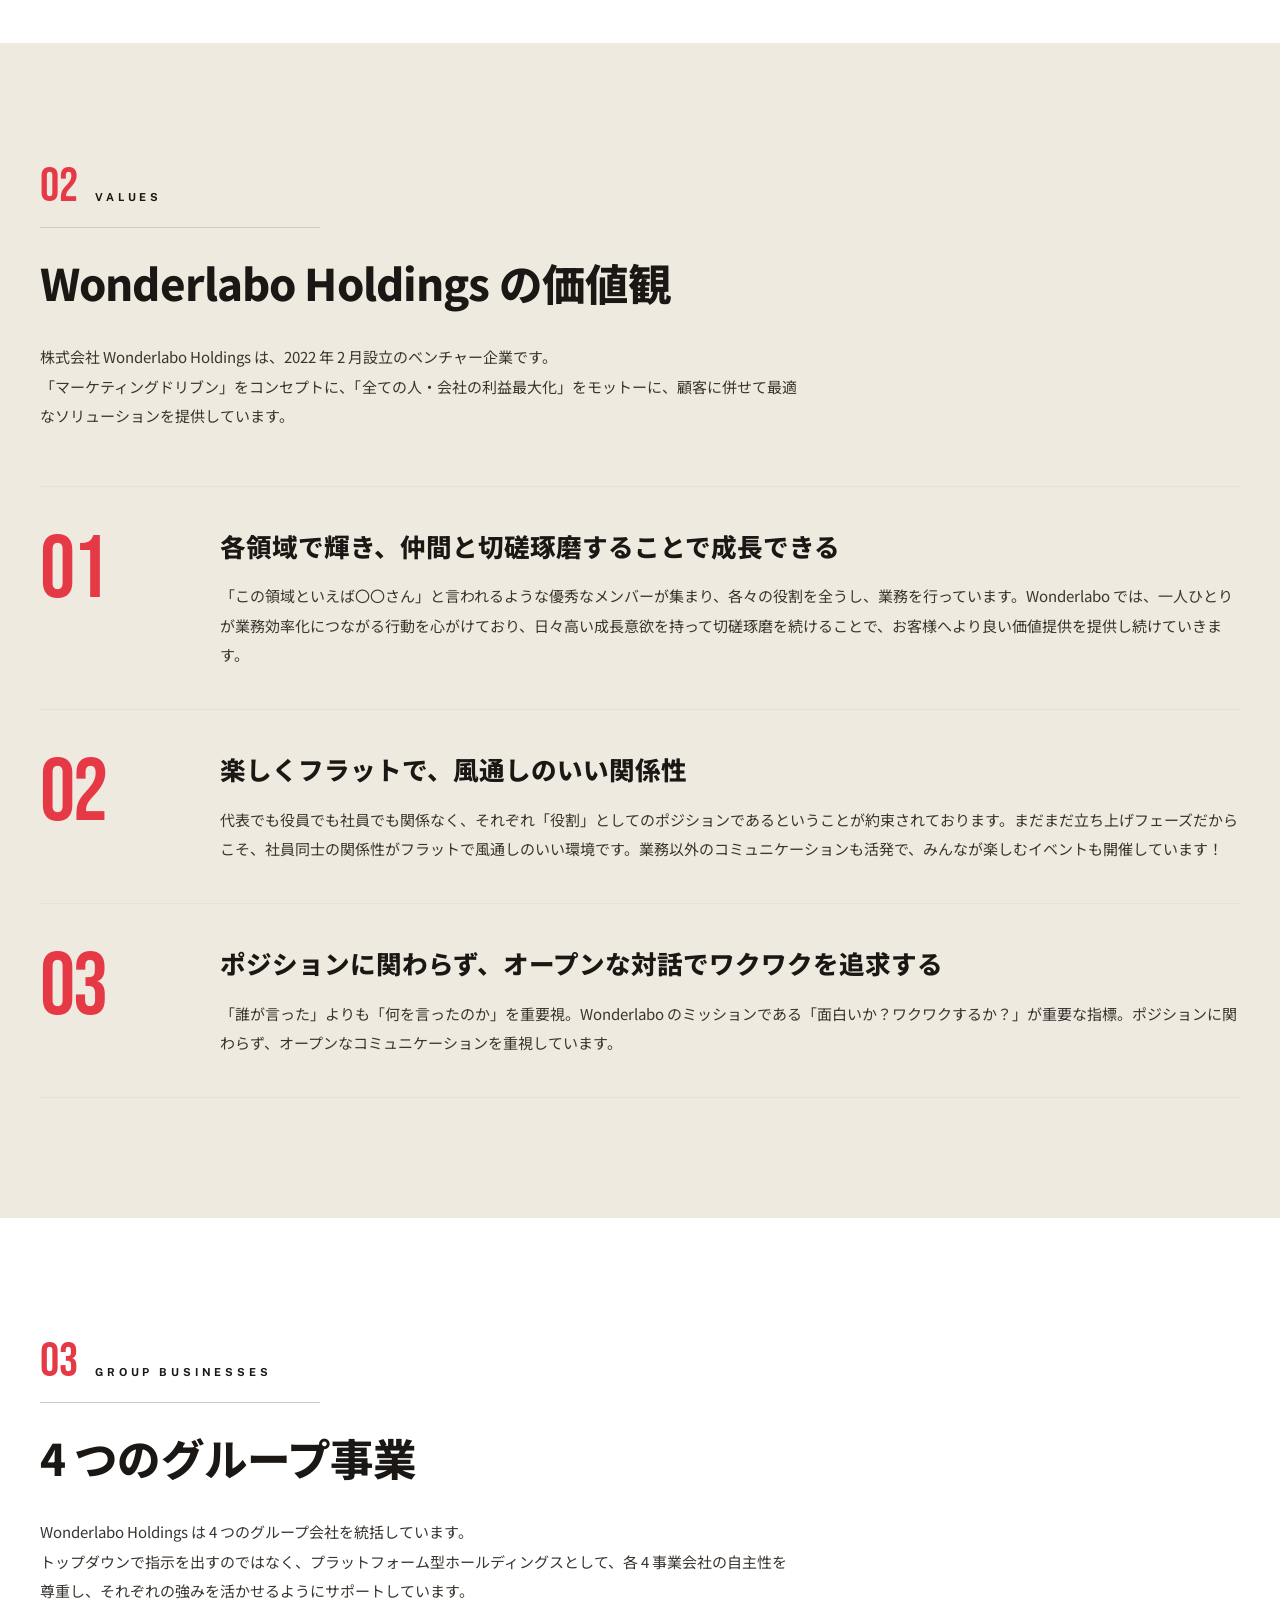
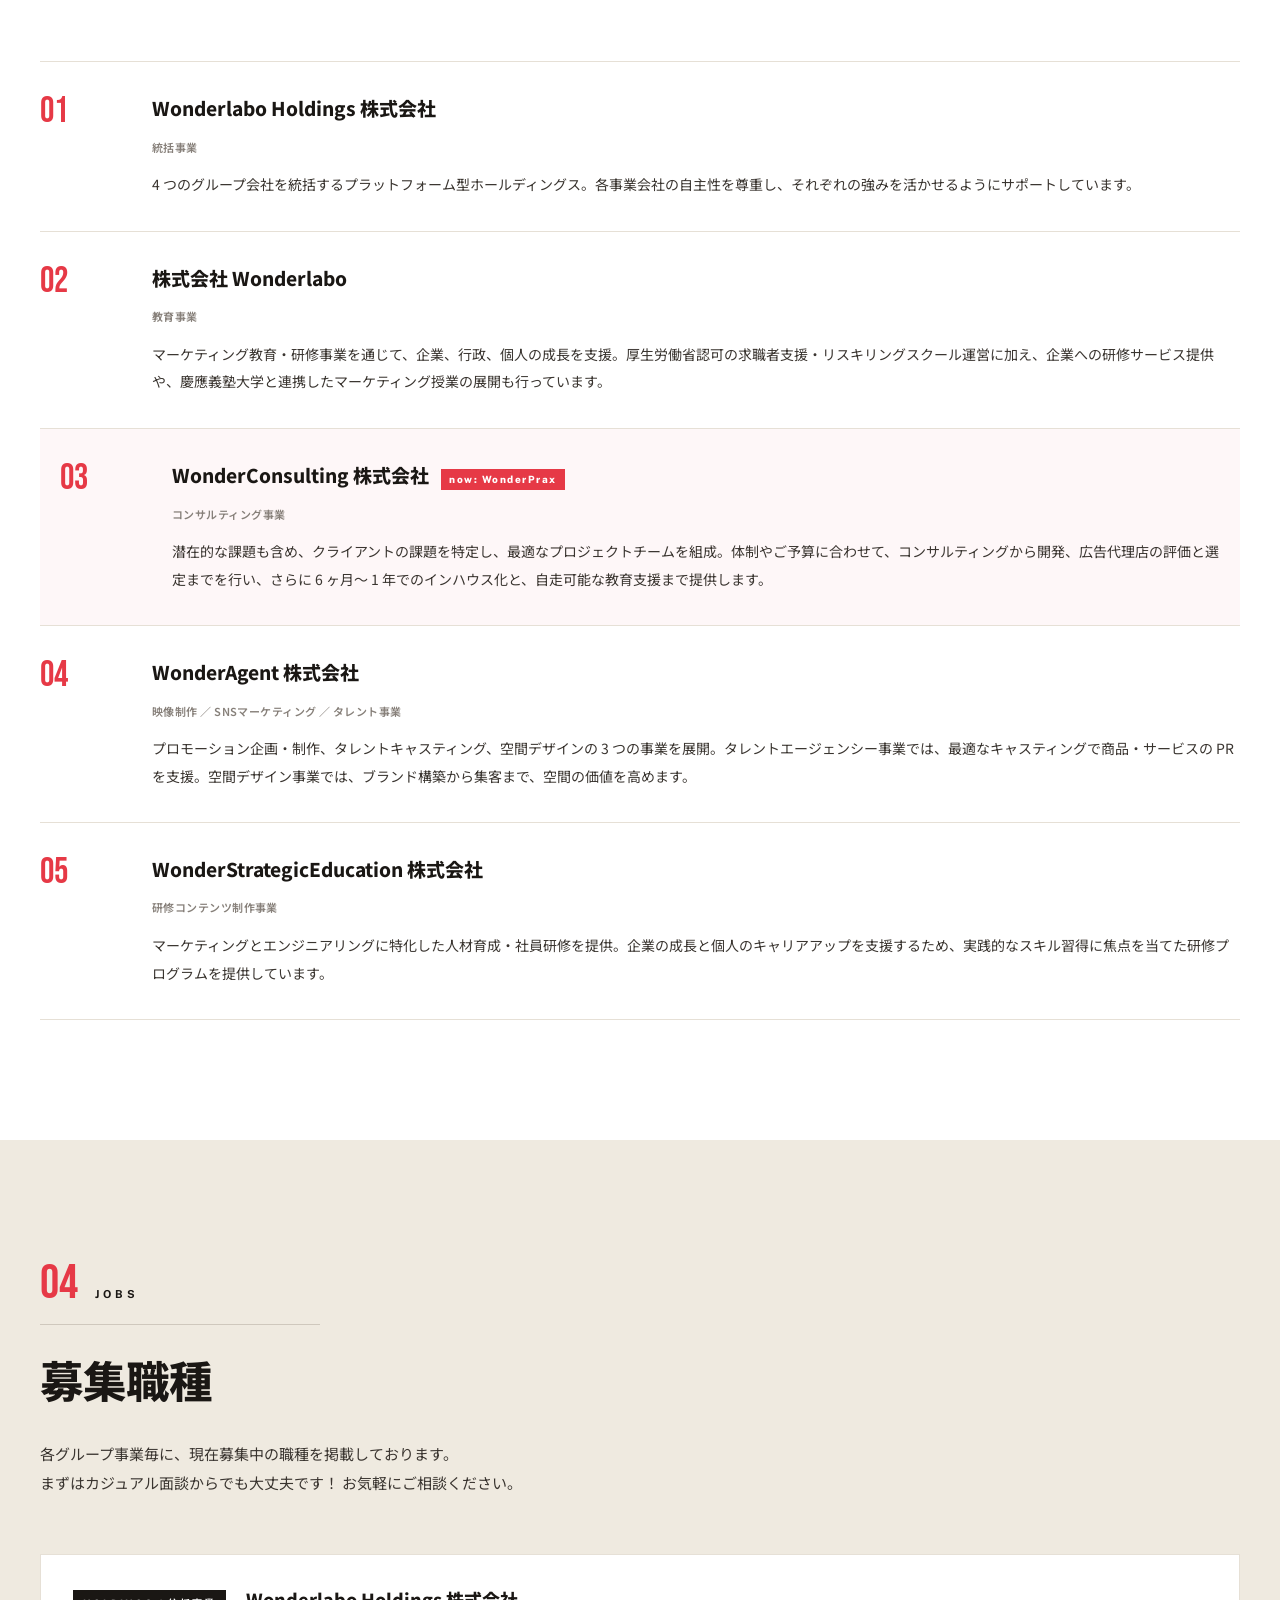
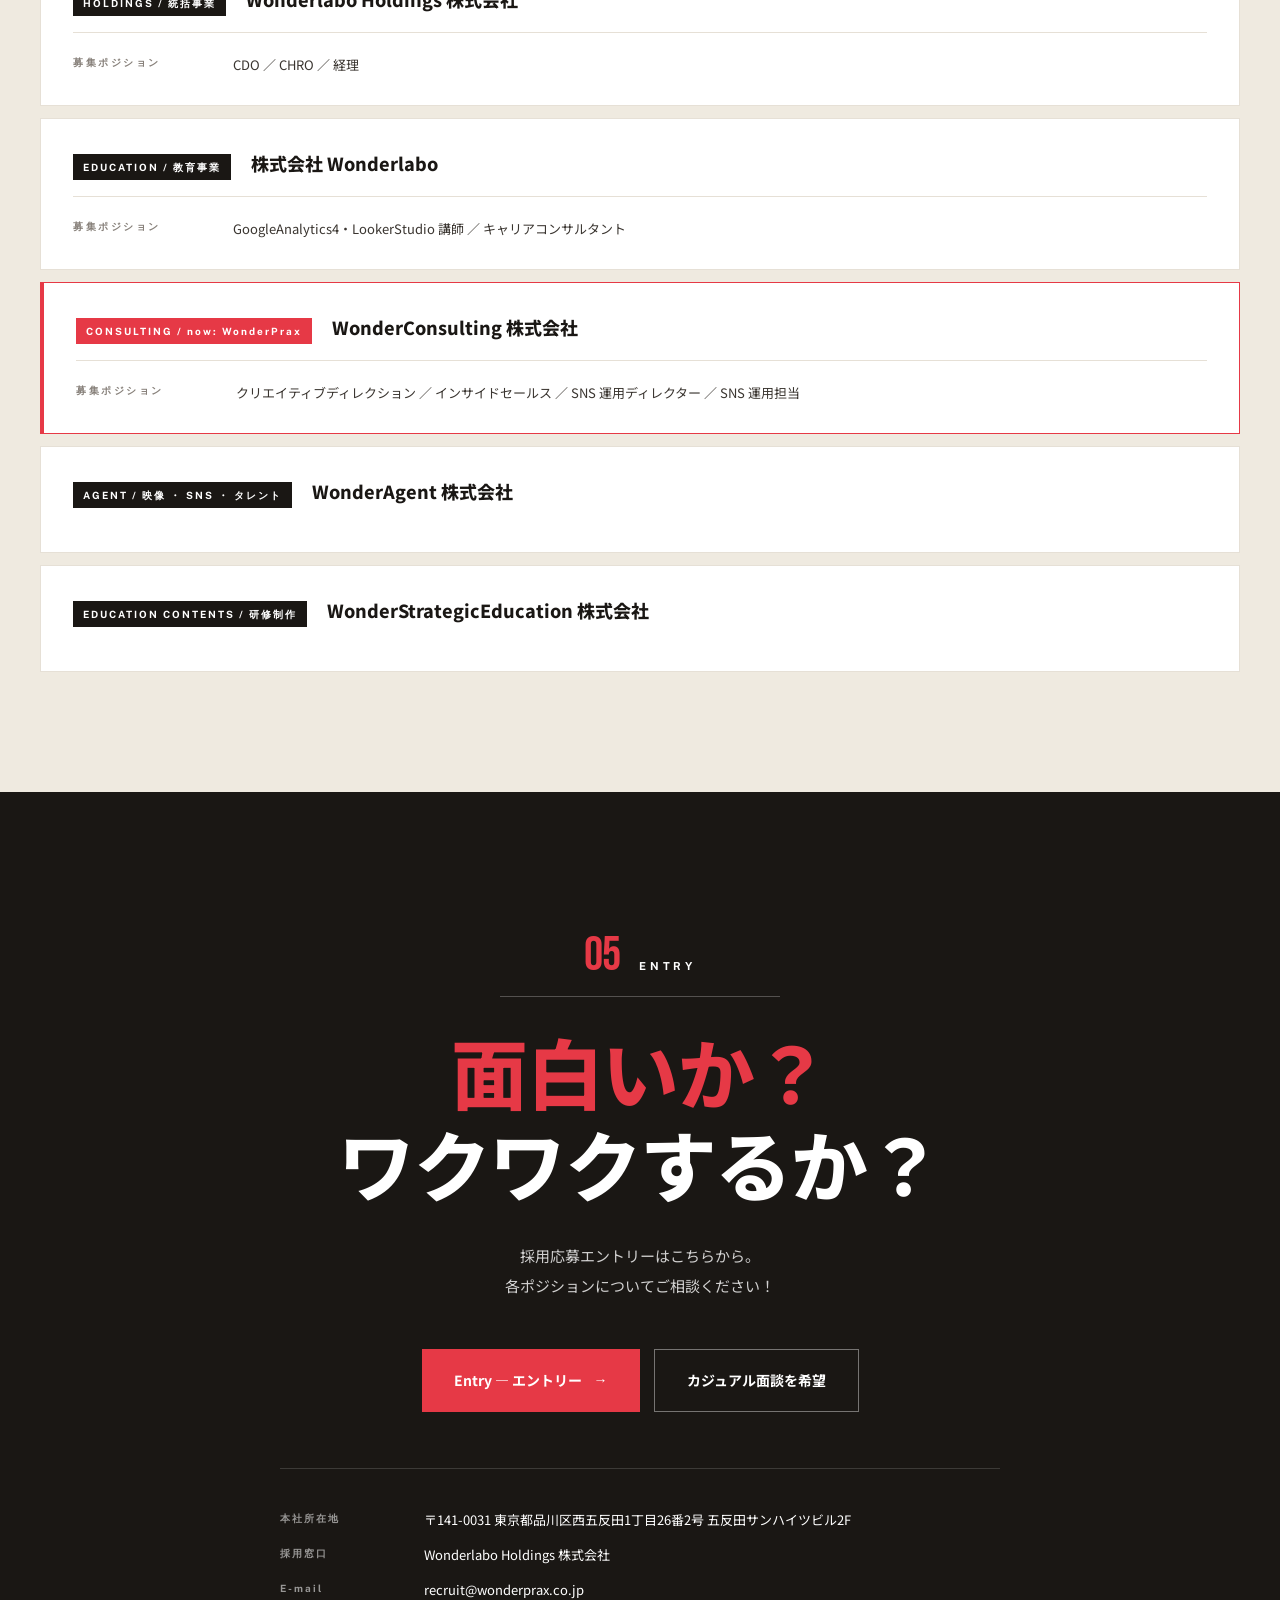
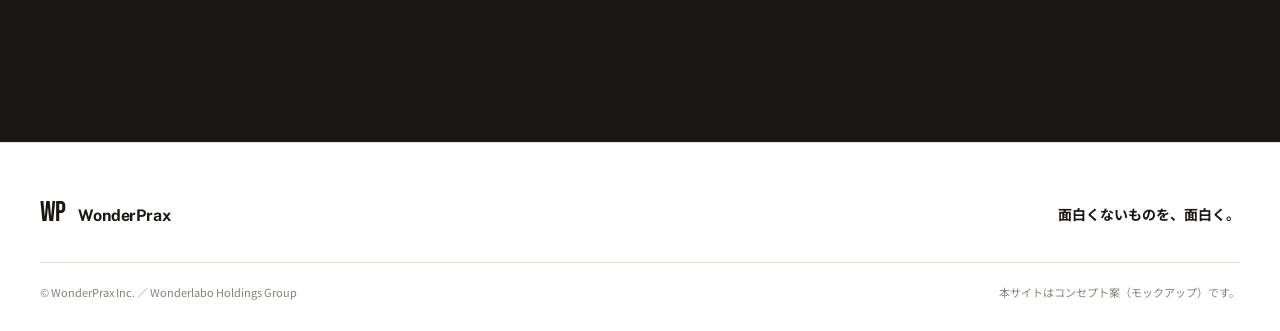
==== commit 0b1aca49: "recruit B 案: full redesign — light/white magazine poster theme User feedback: ダーク基調が採用サイトに合わない、白ベースに" ====
--- a/b/index.html
+++ b/b/index.html
@@ -8,19 +8,16 @@
 <link rel="preconnect" href="https://fonts.googleapis.com">
 <link rel="preconnect" href="https://fonts.gstatic.com" crossorigin>
 <link href="https://fonts.googleapis.com/css2?family=Public+Sans:wght@400;500;600;700;800;900&family=Noto+Sans+JP:wght@300;400;500;600;700;800;900&family=Bebas+Neue&display=swap" rel="stylesheet">
-<link rel="stylesheet" href="style.css?v=20260514-b6">
+<link rel="stylesheet" href="style.css?v=20260514-b7">
 </head>
 <body>
-
-<!-- ===== NOISE LAYER ===== -->
-<div class="grain"></div>
 
 <!-- ===== HEADER ===== -->
 <header class="hdr" id="hdr">
   <a href="#top" class="hdr-logo">
     <span class="hl-mark">WP</span>
     <span class="hl-name">WonderPrax</span>
-    <span class="hl-tag">RECRUIT — PLAN B</span>
+    <span class="hl-tag">RECRUIT / PLAN B</span>
   </a>
   <nav class="hdr-nav">
     <a href="#manifesto"><i>01</i>MANIFESTO</a>
@@ -39,223 +36,249 @@
 
 <!-- ===== HERO ===== -->
 <section class="hero" id="hero">
-  <div class="hero-bg" style="background-image: url('../assets/team_bright.jpg');"></div>
-  <div class="hero-veil"></div>
-  <div class="hero-edge"></div>
-
-  <!-- Vertical edge label (editorial spine) -->
-  <div class="hero-spine" aria-hidden="true">
-    <span class="hs-num">2026 — 2027</span>
-    <span class="hs-line"></span>
-    <span class="hs-label">RECRUIT / PLAN B</span>
-  </div>
-
-  <div class="hero-inner">
-    <p class="hero-kicker">
-      <span class="hk-dot"></span>
-      WONDERLABO HD — JOIN US
+  <div class="hero-grid">
+    <div class="hero-text">
+      <p class="hero-kicker">
+        <span class="hk-dot"></span>
+        WONDERLABO HD — JOIN US / 2026 — 2027
+      </p>
+
+      <h1 class="hero-headline">
+        <span class="hh-en">MAKE IT</span>
+        <span class="hh-en accent">FUN.</span>
+      </h1>
+
+      <p class="hero-jp">
+        面白くないものを、<br>面白く。
+      </p>
+
+      <p class="hero-sub">
+        Wonderlabo Holdings は <em>"面白くないものを面白くする"</em> 会社です。<br>
+        仲間と一緒に、ワクワクを実現しよう。
+      </p>
+
+      <div class="hero-stats">
+        <div><b>2022</b><span>FOUNDED</span></div>
+        <div><b>04</b><span>GROUP CO.</span></div>
+        <div><b>∞</b><span>WONDER</span></div>
+      </div>
+    </div>
+
+    <div class="hero-visual">
+      <figure class="hv-main">
+        <img src="../assets/team_bright.jpg" alt="Wonderlabo Holdings メンバー">
+        <span class="hv-tag">— MEMBERS — 14</span>
+      </figure>
+      <div class="hv-badge">
+        <span class="hb-label">PLAN B</span>
+        <span class="hb-num">RECRUIT</span>
+      </div>
+      <div class="hv-corner hv-corner--tr"></div>
+      <div class="hv-corner hv-corner--bl"></div>
+    </div>
+  </div>
+
+  <a href="#manifesto" class="hero-scroll" aria-label="scroll">
+    SCROLL <span></span>
+  </a>
+</section>
+
+<!-- ===== MANIFESTO ===== -->
+<section class="section section--manifesto" id="manifesto">
+  <div class="container">
+    <div class="sec-head">
+      <span class="sh-num">01</span>
+      <span class="sh-label">MANIFESTO</span>
+    </div>
+    <h2 class="sec-title">面白くないものを面白くする会社、です。</h2>
+
+    <div class="manifesto-grid">
+      <div class="manifesto-body">
+        <p>
+          Wonderlabo Holding は、面白くないものを面白くする会社です。<br>
+          私達は関わる人全て — クライアント・クライアントの先にいるお客様・チームメンバーが、それぞれに思い描いている <em>"ワクワク"</em> を実現し、再現することにこだわっている会社です。
+        </p>
+        <p>
+          そのために出来ることは何でもやります。<br>
+          時間を忘れ、没頭できる環境があります。
+        </p>
+      </div>
+      <blockquote class="manifesto-quote">
+        <p>
+          "辛い、しんどい仕事" だからやらない、ではなく。<br>
+          <em>"関わる人が面白くならない仕事" だからしない。</em>
+        </p>
+        <cite>— そんな価値観を大切にしています。</cite>
+      </blockquote>
+    </div>
+  </div>
+</section>
+
+<!-- ===== VALUES ===== -->
+<section class="section section--values" id="values">
+  <div class="container">
+    <div class="sec-head">
+      <span class="sh-num">02</span>
+      <span class="sh-label">VALUES</span>
+    </div>
+    <h2 class="sec-title">Wonderlabo Holdings の価値観</h2>
+    <p class="sec-lead">
+      株式会社 Wonderlabo Holdings は、2022 年 2 月設立のベンチャー企業です。<br>
+      「マーケティングドリブン」をコンセプトに、「全ての人・会社の利益最大化」をモットーに、顧客に併せて最適なソリューションを提供しています。
     </p>
 
-    <h1 class="hero-headline">
-      <span class="hh-en">MAKE IT</span>
-      <span class="hh-en accent">FUN.</span>
-      <span class="hh-jp">面白くないものを、面白く。</span>
-    </h1>
-
-    <p class="hero-sub">
-      Wonderlabo Holdings は<br>
-      <em>"面白くないものを面白くする"</em> 会社です。<br>
-      仲間と一緒に、ワクワクを実現しよう。
-    </p>
-
-    <div class="hero-bottom">
-      <div class="hero-stats">
-        <div><b>2022</b><span>設立</span></div>
-        <div><b>04</b><span>グループ事業</span></div>
-        <div><b>∞</b><span>ワクワク</span></div>
-      </div>
-      <a href="#manifesto" class="hero-scroll">
-        <span></span>
-        SCROLL
-      </a>
-    </div>
-  </div>
-</section>
-
-<!-- ===== MANIFESTO ===== -->
-<section class="section manifesto" id="manifesto">
-  <div class="container">
-    <div class="sec-eyebrow">
-      <span class="se-num">01</span><span class="se-bar"></span><span class="se-label">MANIFESTO</span>
-    </div>
-
-    <h2 class="huge">
-      "辛い、しんどい仕事"<br>
-      だからやらない、<br>
-      <span class="strike">ではなく。</span>
-    </h2>
-
-    <p class="manifesto-body">
-      Wonderlabo Holding は、面白くないものを面白くする会社です。<br>
-      私達は関わる人全て — クライアント・クライアントの先にいるお客様・チームメンバーが、<br>
-      それぞれに思い描いている "ワクワク" を実現し、再現することにこだわっている会社です。
-    </p>
-
-    <p class="manifesto-body">
-      そのために出来ることは何でもやります。<br>
-      時間を忘れ、没頭できる環境があります。
-    </p>
-
-    <blockquote class="manifesto-quote">
-      <span class="mq-mark">"</span>
-      <p>
-        関わる人が<br>
-        <em>面白くならない仕事</em><br>
-        だからしない。
-      </p>
-      <cite>— そんな価値観を大切にしています。</cite>
-    </blockquote>
-  </div>
-</section>
-
-<!-- ===== VALUES ===== -->
-<section class="section values" id="values">
-  <div class="container">
-    <div class="sec-eyebrow">
-      <span class="se-num">02</span><span class="se-bar"></span><span class="se-label">VALUES — 3 PILLARS</span>
-    </div>
-    <h2 class="big">Wonderlabo Holdings の<br>価値観。</h2>
-    <p class="lead">
-      株式会社 Wonderlabo Holdings は、2022 年 2 月設立のベンチャー企業。
-      「マーケティングドリブン」をコンセプトに、「全ての人・会社の利益最大化」をモットーに掲げ、顧客に最適なソリューションを提供しています。
-    </p>
-
-    <ol class="pillars">
+    <ol class="value-list">
       <li>
-        <div class="p-no">01</div>
-        <div class="p-body">
-          <h3>各領域で輝き、<br>仲間と切磋琢磨することで成長できる。</h3>
-          <p>
-            「この領域といえば〇〇さん」と言われるような優秀なメンバーが集まり、各々の役割を全うし、業務を行っています。
-            一人ひとりが業務効率化につながる行動を心がけ、日々高い成長意欲を持って切磋琢磨を続けることで、お客様へより良い価値提供を続けます。
-          </p>
+        <span class="vl-num">01</span>
+        <div class="vl-body">
+          <h3>各領域で輝き、仲間と切磋琢磨することで成長できる</h3>
+          <p>「この領域といえば〇〇さん」と言われるような優秀なメンバーが集まり、各々の役割を全うし、業務を行っています。Wonderlabo では、一人ひとりが業務効率化につながる行動を心がけており、日々高い成長意欲を持って切磋琢磨を続けることで、お客様へより良い価値提供を提供し続けていきます。</p>
         </div>
       </li>
       <li>
-        <div class="p-no">02</div>
-        <div class="p-body">
-          <h3>楽しくフラットで、<br>風通しのいい関係性。</h3>
-          <p>
-            代表でも役員でも社員でも関係なく、それぞれ「役割」としてのポジション。
-            まだまだ立ち上げフェーズだからこそ、社員同士の関係性がフラットで風通しのいい環境です。
-            業務以外のコミュニケーションも活発で、みんなが楽しむイベントも開催しています。
-          </p>
+        <span class="vl-num">02</span>
+        <div class="vl-body">
+          <h3>楽しくフラットで、風通しのいい関係性</h3>
+          <p>代表でも役員でも社員でも関係なく、それぞれ「役割」としてのポジションであるということが約束されております。まだまだ立ち上げフェーズだからこそ、社員同士の関係性がフラットで風通しのいい環境です。業務以外のコミュニケーションも活発で、みんなが楽しむイベントも開催しています！</p>
         </div>
       </li>
       <li>
-        <div class="p-no">03</div>
-        <div class="p-body">
-          <h3>ポジションに関わらず、<br>オープンな対話でワクワクを追求する。</h3>
-          <p>
-            「誰が言った」よりも「何を言ったのか」を重要視。<br>
-            Wonderlabo のミッションである「面白いか？ ワクワクするか？」が重要な指標。
-            ポジションに関わらず、オープンなコミュニケーションを重視しています。
-          </p>
+        <span class="vl-num">03</span>
+        <div class="vl-body">
+          <h3>ポジションに関わらず、オープンな対話でワクワクを追求する</h3>
+          <p>「誰が言った」よりも「何を言ったのか」を重要視。Wonderlabo のミッションである「面白いか？ワクワクするか？」が重要な指標。ポジションに関わらず、オープンなコミュニケーションを重視しています。</p>
         </div>
       </li>
     </ol>
   </div>
 </section>
 
-<!-- ===== GROUP BUSINESSES ===== -->
-<section class="section group" id="group">
-  <div class="container">
-    <div class="sec-eyebrow">
-      <span class="se-num">03</span><span class="se-bar"></span><span class="se-label">GROUP — 4 BUSINESSES</span>
-    </div>
-    <h2 class="big">4 つのグループ事業。</h2>
-    <p class="lead">
-      Wonderlabo Holdings は 4 つのグループ会社を統括するプラットフォーム型ホールディングス。
-      各事業会社の自主性を尊重し、それぞれの強みを活かせるようサポートしています。
+<!-- ===== GROUP ===== -->
+<section class="section section--group" id="group">
+  <div class="container">
+    <div class="sec-head">
+      <span class="sh-num">03</span>
+      <span class="sh-label">GROUP BUSINESSES</span>
+    </div>
+    <h2 class="sec-title">4 つのグループ事業</h2>
+    <p class="sec-lead">
+      Wonderlabo Holdings は 4 つのグループ会社を統括しています。<br>
+      トップダウンで指示を出すのではなく、プラットフォーム型ホールディングスとして、各 4 事業会社の自主性を尊重し、それぞれの強みを活かせるようにサポートしています。
     </p>
 
-    <div class="biz-list-b">
-      <article class="biz-b">
-        <div class="biz-no">01</div>
-        <div class="biz-content">
-          <p class="biz-cat">統括事業</p>
+    <div class="group-list">
+      <article class="group-row">
+        <div class="gr-num">01</div>
+        <div class="gr-body">
           <h3>Wonderlabo Holdings 株式会社</h3>
-          <p class="biz-text">4 つのグループ会社を統括。各事業会社の自主性を尊重し、それぞれの強みを活かせるようサポート。</p>
-          <p class="biz-roles"><span>OPEN:</span> CDO ／ CHRO ／ 経理</p>
-        </div>
-      </article>
-      <article class="biz-b">
-        <div class="biz-no">02</div>
-        <div class="biz-content">
-          <p class="biz-cat">教育事業</p>
+          <span class="gr-tag">統括事業</span>
+          <p>4 つのグループ会社を統括するプラットフォーム型ホールディングス。各事業会社の自主性を尊重し、それぞれの強みを活かせるようにサポートしています。</p>
+        </div>
+      </article>
+      <article class="group-row">
+        <div class="gr-num">02</div>
+        <div class="gr-body">
           <h3>株式会社 Wonderlabo</h3>
-          <p class="biz-text">マーケティング教育・研修事業を通じて、企業、行政、個人の成長を支援。厚労省認可のリスキリングスクール運営、企業研修、慶應大連携授業も。</p>
-          <p class="biz-roles"><span>OPEN:</span> GA4・LookerStudio 講師 ／ キャリアコンサルタント</p>
-        </div>
-      </article>
-      <article class="biz-b featured">
-        <div class="biz-no">03</div>
-        <div class="biz-content">
-          <p class="biz-cat">コンサルティング事業 ／ <strong>now: WonderPrax</strong></p>
+          <span class="gr-tag">教育事業</span>
+          <p>マーケティング教育・研修事業を通じて、企業、行政、個人の成長を支援。厚生労働省認可の求職者支援・リスキリングスクール運営に加え、企業への研修サービス提供や、慶應義塾大学と連携したマーケティング授業の展開も行っています。</p>
+        </div>
+      </article>
+      <article class="group-row group-row--featured">
+        <div class="gr-num">03</div>
+        <div class="gr-body">
+          <h3>WonderConsulting 株式会社 <span class="gr-now">now: WonderPrax</span></h3>
+          <span class="gr-tag">コンサルティング事業</span>
+          <p>潜在的な課題も含め、クライアントの課題を特定し、最適なプロジェクトチームを組成。体制やご予算に合わせて、コンサルティングから開発、広告代理店の評価と選定までを行い、さらに 6 ヶ月〜 1 年でのインハウス化と、自走可能な教育支援まで提供します。</p>
+        </div>
+      </article>
+      <article class="group-row">
+        <div class="gr-num">04</div>
+        <div class="gr-body">
+          <h3>WonderAgent 株式会社</h3>
+          <span class="gr-tag">映像制作 ／ SNSマーケティング ／ タレント事業</span>
+          <p>プロモーション企画・制作、タレントキャスティング、空間デザインの 3 つの事業を展開。タレントエージェンシー事業では、最適なキャスティングで商品・サービスの PR を支援。空間デザイン事業では、ブランド構築から集客まで、空間の価値を高めます。</p>
+        </div>
+      </article>
+      <article class="group-row">
+        <div class="gr-num">05</div>
+        <div class="gr-body">
+          <h3>WonderStrategicEducation 株式会社</h3>
+          <span class="gr-tag">研修コンテンツ制作事業</span>
+          <p>マーケティングとエンジニアリングに特化した人材育成・社員研修を提供。企業の成長と個人のキャリアアップを支援するため、実践的なスキル習得に焦点を当てた研修プログラムを提供しています。</p>
+        </div>
+      </article>
+    </div>
+  </div>
+</section>
+
+<!-- ===== JOBS ===== -->
+<section class="section section--jobs" id="jobs">
+  <div class="container">
+    <div class="sec-head">
+      <span class="sh-num">04</span>
+      <span class="sh-label">JOBS</span>
+    </div>
+    <h2 class="sec-title">募集職種</h2>
+    <p class="sec-lead">
+      各グループ事業毎に、現在募集中の職種を掲載しております。<br>
+      まずはカジュアル面談からでも大丈夫です！ お気軽にご相談ください。
+    </p>
+
+    <div class="job-list">
+      <article class="job-row">
+        <header>
+          <span class="job-tag">HOLDINGS / 統括事業</span>
+          <h3>Wonderlabo Holdings 株式会社</h3>
+        </header>
+        <dl>
+          <dt>募集ポジション</dt>
+          <dd>CDO ／ CHRO ／ 経理</dd>
+        </dl>
+      </article>
+      <article class="job-row">
+        <header>
+          <span class="job-tag">EDUCATION / 教育事業</span>
+          <h3>株式会社 Wonderlabo</h3>
+        </header>
+        <dl>
+          <dt>募集ポジション</dt>
+          <dd>GoogleAnalytics4・LookerStudio 講師 ／ キャリアコンサルタント</dd>
+        </dl>
+      </article>
+      <article class="job-row job-row--featured">
+        <header>
+          <span class="job-tag">CONSULTING / now: WonderPrax</span>
           <h3>WonderConsulting 株式会社</h3>
-          <p class="biz-text">クライアントの課題を特定し、最適なプロジェクトチームを組成。コンサルティングから開発、広告代理店評価まで、さらに 6 ヶ月〜 1 年でのインハウス化と自走可能な教育支援まで提供。</p>
-          <p class="biz-roles"><span>OPEN:</span> クリエイティブディレクション ／ インサイドセールス ／ SNS 運用ディレクター ／ SNS 運用担当</p>
-        </div>
-      </article>
-      <article class="biz-b">
-        <div class="biz-no">04</div>
-        <div class="biz-content">
-          <p class="biz-cat">映像 ／ SNS マーケ ／ タレント事業</p>
+        </header>
+        <dl>
+          <dt>募集ポジション</dt>
+          <dd>クリエイティブディレクション ／ インサイドセールス ／ SNS 運用ディレクター ／ SNS 運用担当</dd>
+        </dl>
+      </article>
+      <article class="job-row">
+        <header>
+          <span class="job-tag">AGENT / 映像 ・ SNS ・ タレント</span>
           <h3>WonderAgent 株式会社</h3>
-          <p class="biz-text">プロモーション企画・制作、タレントキャスティング、空間デザインの 3 事業を展開。ブランド構築から集客まで、空間の価値を高めます。</p>
-        </div>
-      </article>
-      <article class="biz-b">
-        <div class="biz-no">05</div>
-        <div class="biz-content">
-          <p class="biz-cat">研修コンテンツ制作事業</p>
+        </header>
+      </article>
+      <article class="job-row">
+        <header>
+          <span class="job-tag">EDUCATION CONTENTS / 研修制作</span>
           <h3>WonderStrategicEducation 株式会社</h3>
-          <p class="biz-text">マーケティングとエンジニアリングに特化した人材育成・社員研修。企業成長と個人のキャリアアップを支援する、実践的なスキル習得プログラム。</p>
-        </div>
-      </article>
-    </div>
-  </div>
-</section>
-
-<!-- ===== JOBS ===== -->
-<section class="section jobs" id="jobs">
-  <div class="container">
-    <div class="sec-eyebrow">
-      <span class="se-num">04</span><span class="se-bar"></span><span class="se-label">JOBS — OPEN POSITIONS</span>
-    </div>
-    <h2 class="big">募集職種。</h2>
-    <p class="lead">
-      各グループ事業ごとに現在募集中の職種を掲載。
-      まずはカジュアル面談からでも大丈夫です。お気軽にご相談ください。
-    </p>
-
-    <ul class="job-rows">
-      <li><a href="#entry"><span class="jr-co">Wonderlabo Holdings</span><span class="jr-pos">CDO ／ CHRO ／ 経理</span><span class="jr-arrow">→</span></a></li>
-      <li><a href="#entry"><span class="jr-co">株式会社 Wonderlabo</span><span class="jr-pos">GA4・LookerStudio 講師 ／ キャリアコンサルタント</span><span class="jr-arrow">→</span></a></li>
-      <li><a href="#entry" class="featured"><span class="jr-co">WonderConsulting (= WonderPrax)</span><span class="jr-pos">クリエイティブディレクション ／ インサイドセールス ／ SNS 運用ディレクター ／ SNS 運用担当</span><span class="jr-arrow">→</span></a></li>
-      <li><a href="#entry"><span class="jr-co">WonderAgent</span><span class="jr-pos">映像 ／ SNS マーケ ／ タレント事業 全般</span><span class="jr-arrow">→</span></a></li>
-      <li><a href="#entry"><span class="jr-co">WonderStrategicEducation</span><span class="jr-pos">研修コンテンツ制作事業 全般</span><span class="jr-arrow">→</span></a></li>
-    </ul>
+        </header>
+      </article>
+    </div>
   </div>
 </section>
 
 <!-- ===== ENTRY ===== -->
-<section class="section entry" id="entry">
-  <div class="container">
-    <div class="sec-eyebrow light">
-      <span class="se-num">05</span><span class="se-bar"></span><span class="se-label">ENTRY</span>
-    </div>
-    <h2 class="massive">
+<section class="section section--entry" id="entry">
+  <div class="container">
+    <div class="sec-head light">
+      <span class="sh-num">05</span>
+      <span class="sh-label">ENTRY</span>
+    </div>
+    <h2 class="entry-massive">
       <em>面白いか？</em><br>
       ワクワクするか？
     </h2>
@@ -263,20 +286,17 @@
       採用応募エントリーはこちらから。<br>
       各ポジションについてご相談ください！
     </p>
-
     <div class="entry-actions">
-      <a href="mailto:recruit@wonderprax.co.jp" class="btn-huge">
-        <span class="bh-label">エントリーフォーム</span>
-        <span class="bh-arrow">→</span>
+      <a href="mailto:recruit@wonderprax.co.jp" class="entry-btn entry-btn--primary">
+        Entry — エントリー <span>→</span>
       </a>
-      <a href="mailto:recruit@wonderprax.co.jp" class="btn-ghost">
+      <a href="mailto:recruit@wonderprax.co.jp" class="entry-btn entry-btn--ghost">
         カジュアル面談を希望
       </a>
     </div>
-
     <dl class="entry-info">
-      <dt>本社所在地</dt><dd>〒141-0031 東京都品川区西五反田 1-26-2 五反田サンハイツビル 2F</dd>
-      <dt>採用担当</dt><dd>Wonderlabo Holdings 株式会社 採用窓口</dd>
+      <dt>本社所在地</dt><dd>〒141-0031 東京都品川区西五反田1丁目26番2号 五反田サンハイツビル2F</dd>
+      <dt>採用窓口</dt><dd>Wonderlabo Holdings 株式会社</dd>
       <dt>E-mail</dt><dd>recruit@wonderprax.co.jp</dd>
     </dl>
   </div>
@@ -285,20 +305,21 @@
 </main>
 
 <footer class="ftr">
-  <div class="ftr-top">
-    <div>
-      <span class="hl-mark">WP</span>
-      <span class="hl-name">WonderPrax</span>
-    </div>
-    <p>RECRUIT — Plan B / 2026—27</p>
-  </div>
-  <div class="ftr-bottom">
-    <a href="https://wonderprax.co.jp/">CORPORATE</a>
-    <a href="../">A 案を見る</a>
-    <span>© Wonderlabo Holdings Inc.</span>
+  <div class="container">
+    <div class="ftr-top">
+      <div class="ftr-brand">
+        <span class="hl-mark">WP</span>
+        <span class="hl-name">WonderPrax</span>
+      </div>
+      <p class="ftr-tag">面白くないものを、面白く。</p>
+    </div>
+    <div class="ftr-bottom">
+      <span>© WonderPrax Inc. ／ Wonderlabo Holdings Group</span>
+      <span>本サイトはコンセプト案（モックアップ）です。</span>
+    </div>
   </div>
 </footer>
 
-<script src="script.js?v=20260514-b4"></script>
+<script src="script.js?v=20260514-b7"></script>
 </body>
 </html>
--- a/b/style.css
+++ b/b/style.css
@@ -1,59 +1,45 @@
 /* ============================================================
-   WonderPrax RECRUIT — PLAN B (Dark / Cinematic)
+   WonderPrax RECRUIT — Plan B (Light Magazine Poster Style)
    ============================================================ */
 
 *, *::before, *::after { box-sizing: border-box; margin: 0; padding: 0; }
 html { scroll-behavior: smooth; }
 body {
-  font-family: "Noto Sans JP", -apple-system, "Hiragino Sans", sans-serif;
+  font-family: "Noto Sans JP", -apple-system, BlinkMacSystemFont, "Yu Gothic UI", "Hiragino Sans", sans-serif;
   font-weight: 400;
   font-size: 16px;
-  line-height: 1.85;
-  color: #ECEBE7;
-  background: #0a0a0c;
+  line-height: 1.8;
+  color: #1a1714;
+  background: #f7f4ee;
   -webkit-font-smoothing: antialiased;
   text-rendering: optimizeLegibility;
-  overflow-x: hidden;
-}
-img { max-width: 100%; height: auto; display: block; }
+}
+img { max-width: 100%; display: block; }
 a { color: inherit; text-decoration: none; }
-button { font-family: inherit; cursor: pointer; border: 0; background: none; color: inherit; }
-ul, ol { list-style: none; }
+ol, ul { list-style: none; }
 
 :root {
-  --bg:        #0a0a0c;
-  --bg-2:      #131316;
-  --ink:       #ECEBE7;
-  --ink-2:     #B8B5AE;
-  --muted:     #6B686A;
-  --line:      rgba(255,255,255,.08);
-  --line-2:    rgba(255,255,255,.18);
-  --accent:    #FF2E3E;
-  --accent-2:  #FFD43A;
-  --en:        "Public Sans", -apple-system, sans-serif;
-  --display:   "Bebas Neue", "Impact", sans-serif;
-  --jp:        "Noto Sans JP", sans-serif;
+  --ink: #1a1714;
+  --ink-2: #3a3530;
+  --muted: #87807a;
+  --line: #e6e0d6;
+  --line-strong: #cfc8bd;
+  --paper: #f7f4ee;
+  --paper-2: #efeae0;
+  --cream: #fdfbf6;
+  --accent: #e63946;
+  --accent-deep: #c0202d;
+  --display: "Bebas Neue", "Public Sans", sans-serif;
+  --en: "Public Sans", -apple-system, sans-serif;
+  --jp: "Noto Sans JP", sans-serif;
 }
 
 .container {
-  max-width: 1320px;
+  max-width: 1280px;
   margin: 0 auto;
-  padding: 0 56px;
-}
-@media (max-width: 880px) { .container { padding: 0 24px; } }
-
-/* ----- Subtle film grain over entire page ----- */
-.grain {
-  position: fixed; inset: 0; z-index: 0;
-  pointer-events: none;
-  opacity: .35;
-  background-image:
-    radial-gradient(rgba(255,255,255,.04) 1px, transparent 1px),
-    radial-gradient(rgba(255,255,255,.03) 1px, transparent 1px);
-  background-size: 3px 3px, 7px 7px;
-  background-position: 0 0, 1px 2px;
-  mix-blend-mode: overlay;
-}
+  padding: 0 40px;
+}
+@media (max-width: 880px) { .container { padding: 0 20px; } }
 
 /* ============================================================
    HEADER
@@ -61,155 +47,113 @@
 .hdr {
   position: fixed; top: 0; left: 0; right: 0; z-index: 100;
   display: flex; align-items: center; gap: 32px;
-  padding: 22px 56px;
-  background: linear-gradient(180deg, rgba(10,10,12,.85), rgba(10,10,12,.55) 80%, transparent);
-  transition: background .35s ease;
-}
-.hdr.scrolled {
-  background: rgba(10,10,12,.92);
+  padding: 18px 40px;
+  background: rgba(247, 244, 238, .92);
   backdrop-filter: blur(14px);
-}
+  border-bottom: 1px solid transparent;
+  transition: border-color .3s, background .3s;
+}
+.hdr.scrolled { border-bottom-color: var(--line); background: rgba(255,255,255,.94); }
 .hdr-logo {
-  display: inline-flex; align-items: baseline; gap: 12px;
+  display: inline-flex; align-items: baseline; gap: 14px;
+  flex-shrink: 0;
 }
 .hl-mark {
   font-family: var(--display);
-  font-size: 26px; letter-spacing: .02em;
-  color: var(--accent);
+  font-size: 28px;
+  letter-spacing: -0.02em;
+  color: var(--ink);
   line-height: 1;
 }
 .hl-name {
-  font-family: var(--en); font-size: 18px; font-weight: 700;
-  letter-spacing: .02em;
+  font-family: var(--en); font-size: 16px; font-weight: 700;
+  letter-spacing: -0.005em;
   color: var(--ink);
 }
 .hl-tag {
   font-family: var(--en); font-size: 10px; font-weight: 700;
   letter-spacing: .25em;
   color: var(--muted);
-  padding-left: 12px;
-  border-left: 1px solid var(--line-2);
+  padding-left: 14px;
+  border-left: 1px solid var(--line-strong);
 }
 .hdr-nav {
   margin-left: auto;
-  display: flex; gap: 30px;
+  display: flex; gap: 28px;
 }
 .hdr-nav a {
-  display: inline-flex; align-items: baseline; gap: 8px;
+  display: inline-flex; align-items: baseline; gap: 6px;
   font-family: var(--en); font-size: 12px; font-weight: 700;
-  letter-spacing: .18em;
-  color: var(--ink-2);
+  letter-spacing: .15em;
+  color: var(--ink);
   transition: color .2s;
 }
 .hdr-nav a i {
-  font-style: normal; font-size: 9px; color: var(--accent); font-weight: 600;
+  font-style: normal;
+  font-size: 9px;
+  color: var(--accent);
+  font-weight: 800;
+  letter-spacing: .12em;
 }
 .hdr-nav a:hover { color: var(--accent); }
 .hdr-cta {
   display: inline-flex; align-items: center; gap: 10px;
-  background: var(--accent);
-  color: #fff !important;
-  padding: 11px 18px;
-  font-family: var(--en); font-size: 12px; font-weight: 800; letter-spacing: .22em;
-  transition: transform .2s, box-shadow .25s;
-  box-shadow: 0 12px 28px -10px rgba(255,46,62,.5);
-}
-.hdr-cta:hover { transform: translateY(-1px); box-shadow: 0 18px 36px -10px rgba(255,46,62,.65); }
-.hdr-cta .hc-arrow { transition: transform .2s; }
-.hdr-cta:hover .hc-arrow { transform: translateX(3px); }
+  background: var(--ink); color: #fff;
+  padding: 10px 18px;
+  font-family: var(--en); font-size: 11px; font-weight: 700; letter-spacing: .2em;
+  transition: background .2s, transform .2s;
+}
+.hdr-cta:hover { background: var(--accent); transform: translateY(-1px); }
+.hc-arrow { font-size: 12px; }
 
 @media (max-width: 980px) {
-  .hdr { padding: 16px 24px; gap: 16px; }
+  .hdr { padding: 14px 20px; gap: 16px; }
   .hdr-nav { display: none; }
   .hl-tag { display: none; }
-  .hl-name { font-size: 16px; }
-}
-
-/* ============================================================
-   HERO
+  .hl-name { font-size: 14px; }
+}
+
+/* ============================================================
+   HERO (magazine poster, white base)
    ============================================================ */
 .hero {
   position: relative;
-  min-height: 100vh;
-  display: flex; flex-direction: column;
+  padding: 140px 0 80px;
+  background: var(--cream);
   overflow: hidden;
-  color: var(--ink);
-}
-.hero-bg {
-  position: absolute; inset: 0;
-  background-size: cover;
-  background-position: center 35%;
-  filter: brightness(.72) contrast(1.12) saturate(1.05) grayscale(.08);
-  transform: scale(1.04);
-  animation: heroDrift 24s ease-in-out infinite alternate;
+}
+.hero::before {
+  /* Subtle horizontal cream band */
+  content: "";
+  position: absolute;
+  top: 50%; left: 0; right: 0;
+  height: 240px;
+  background: var(--paper-2);
+  transform: translateY(-50%);
   z-index: 0;
 }
-@keyframes heroDrift {
-  from { transform: scale(1.04); }
-  to   { transform: scale(1.1); }
-}
-.hero-veil {
-  position: absolute; inset: 0;
-  z-index: 1;
-  background:
-    linear-gradient(110deg, rgba(8,8,10,.88) 0%, rgba(8,8,10,.55) 38%, rgba(8,8,10,.15) 60%, rgba(8,8,10,.5) 100%),
-    linear-gradient(180deg, rgba(8,8,10,.4) 0%, transparent 25%, transparent 60%, rgba(8,8,10,.92) 100%),
-    radial-gradient(circle at 20% 85%, rgba(255,46,62,.22), transparent 45%);
-}
-/* Cinematic film-edge: subtle frame border + corner accents */
-.hero-edge {
-  position: absolute; inset: 0;
-  z-index: 1;
-  pointer-events: none;
-}
-.hero-edge::before,
-.hero-edge::after {
-  content: ""; position: absolute;
-  width: 56px; height: 56px;
-  border-color: rgba(255,46,62,.7);
-  border-style: solid;
-}
-.hero-edge::before { top: 28px; right: 28px; border-width: 1px 1px 0 0; }
-.hero-edge::after  { bottom: 28px; left: 28px; border-width: 0 0 1px 1px; }
-
-/* Vertical edge label on the left of the hero (editorial spine) */
-.hero-spine {
-  position: absolute;
-  left: 24px; top: 50%;
-  transform: translateY(-50%) rotate(180deg);
-  writing-mode: vertical-rl;
-  z-index: 2;
-  display: inline-flex; align-items: center; gap: 14px;
-  font-family: var(--en);
-  font-size: 10px; font-weight: 700;
-  letter-spacing: .35em;
-  color: rgba(255,255,255,.55);
-  pointer-events: none;
-}
-.hero-spine .hs-num { color: var(--accent); }
-.hero-spine .hs-line {
-  writing-mode: horizontal-tb;
-  display: inline-block;
-  width: 1px; height: 56px;
-  background: rgba(255,255,255,.35);
-}
-.hero-spine .hs-label { color: rgba(255,255,255,.65); }
-@media (max-width: 980px) { .hero-spine { display: none; } }
-
-/* Kicker chip above the headline */
+.hero-grid {
+  position: relative; z-index: 1;
+  max-width: 1320px;
+  margin: 0 auto;
+  padding: 0 40px;
+  display: grid;
+  grid-template-columns: minmax(0, 1.2fr) minmax(0, 1fr);
+  gap: 64px;
+  align-items: center;
+}
+
 .hero-kicker {
   display: inline-flex; align-items: center; gap: 12px;
   font-family: var(--en); font-size: 11px; font-weight: 700;
-  letter-spacing: .35em;
-  color: rgba(255,255,255,.85);
-  padding: 9px 16px;
-  background: rgba(255,255,255,.05);
-  border: 1px solid rgba(255,255,255,.18);
+  letter-spacing: .3em;
+  color: var(--ink);
+  background: #fff;
+  border: 1px solid var(--ink);
+  padding: 8px 16px;
   margin-bottom: 36px;
-  align-self: flex-start;
-  backdrop-filter: blur(8px);
-}
-.hero-kicker .hk-dot {
+}
+.hk-dot {
   width: 8px; height: 8px;
   background: var(--accent);
   border-radius: 50%;
@@ -217,646 +161,525 @@
   animation: kickerPulse 2.4s ease-in-out infinite;
 }
 @keyframes kickerPulse {
-  0%, 100% { box-shadow: 0 0 0 0 rgba(255,46,62,.55); }
-  50%      { box-shadow: 0 0 0 10px rgba(255,46,62,0); }
-}
-
-.hero-inner {
-  position: relative;
-  z-index: 2;
-  flex: 1;
-  display: flex;
-  flex-direction: column;
-  justify-content: center;
-  padding: 160px 56px 80px;
-  max-width: 1480px;
-  margin: 0 auto;
-  width: 100%;
-}
-
-.hero-meta {
-  display: inline-flex; align-items: center; gap: 18px;
-  margin-bottom: 36px;
-  font-family: var(--en); font-size: 12px; font-weight: 700;
-  letter-spacing: .3em;
-  color: rgba(255,255,255,.7);
-}
-.hm-divider { display: inline-block; width: 28px; height: 1px; background: var(--accent); }
-.hm-tag { color: var(--accent); }
+  0%, 100% { box-shadow: 0 0 0 0 rgba(230,57,70,.55); }
+  50%      { box-shadow: 0 0 0 8px rgba(230,57,70,0); }
+}
 
 .hero-headline {
   font-family: var(--display);
-  font-size: clamp(80px, 14vw, 200px);
+  font-size: clamp(96px, 14vw, 200px);
   line-height: .85;
-  letter-spacing: -.005em;
-  color: #fff;
-  margin-bottom: 36px;
-  text-shadow: 0 8px 50px rgba(0,0,0,.6);
-}
-.hero-headline .hh-en { display: block; }
-.hero-headline .hh-en.accent {
-  color: var(--accent);
-  font-style: italic;
-}
-.hero-headline .hh-jp {
-  display: block;
-  margin-top: 18px;
-  font-family: var(--jp);
-  font-size: clamp(18px, 1.6vw, 24px);
-  font-weight: 700;
   letter-spacing: -0.005em;
-  line-height: 1.5;
-  text-shadow: 0 4px 20px rgba(0,0,0,.5);
+  color: var(--ink);
+  margin-bottom: 32px;
+}
+.hh-en { display: block; }
+.hh-en.accent { color: var(--accent); font-style: italic; }
+
+.hero-jp {
+  font-family: var(--jp);
+  font-size: clamp(28px, 3.2vw, 44px);
+  font-weight: 800;
+  line-height: 1.3;
+  color: var(--ink);
+  margin-bottom: 28px;
+  letter-spacing: -0.01em;
 }
 
 .hero-sub {
+  font-family: var(--jp);
   font-size: 15px;
-  line-height: 2;
-  color: rgba(255,255,255,.85);
-  margin-bottom: 64px;
-  max-width: 520px;
-  text-shadow: 0 2px 10px rgba(0,0,0,.5);
+  line-height: 1.95;
+  color: var(--ink-2);
+  margin-bottom: 48px;
+  max-width: 480px;
 }
 .hero-sub em {
   font-style: normal;
-  color: #fff;
-  background: linear-gradient(transparent 60%, rgba(255,46,62,.45) 60%);
+  background: linear-gradient(transparent 60%, rgba(230,57,70,.22) 60%);
   font-weight: 700;
   padding: 0 4px;
 }
 
-.hero-bottom {
-  display: flex; align-items: end; justify-content: space-between;
-  gap: 32px;
-  padding-top: 28px;
-  border-top: 1px solid var(--line-2);
-}
 .hero-stats {
   display: flex; gap: 0;
 }
 .hero-stats > div {
   display: flex; flex-direction: column; gap: 6px;
-  padding: 4px 28px 4px 28px;
-  border-left: 1px solid rgba(255,255,255,.18);
-}
-.hero-stats > div:first-child { border-left: 0; padding-left: 0; }
+  padding: 4px 24px;
+  border-left: 1px solid var(--line-strong);
+}
+.hero-stats > div:first-child { padding-left: 0; border-left: 0; }
 .hero-stats b {
   font-family: var(--display);
-  font-size: 38px; line-height: 1;
-  color: #fff;
+  font-size: 40px; line-height: 1;
+  color: var(--ink);
   letter-spacing: -0.01em;
 }
 .hero-stats > div:first-child b { color: var(--accent); }
 .hero-stats span {
   font-family: var(--en); font-size: 9px; font-weight: 700;
-  letter-spacing: .3em; color: rgba(255,255,255,.5);
+  letter-spacing: .3em; color: var(--muted);
   text-transform: uppercase;
 }
+
+/* Hero visual cluster (right) */
+.hero-visual {
+  position: relative;
+}
+.hv-main {
+  position: relative;
+  aspect-ratio: 1300 / 950;
+  overflow: hidden;
+  background: var(--paper-2);
+  box-shadow:
+    -20px 24px 50px -20px rgba(20,18,17,.15),
+    0 4px 12px -4px rgba(20,18,17,.08);
+}
+.hv-main img {
+  width: 100%; height: 100%;
+  object-fit: cover; object-position: center 35%;
+  filter: contrast(1.04) saturate(1.05);
+  transform: scale(1.02);
+  animation: heroDrift 22s ease-in-out infinite alternate;
+}
+@keyframes heroDrift {
+  from { transform: scale(1.02); }
+  to   { transform: scale(1.08); }
+}
+.hv-main .hv-tag {
+  position: absolute; left: 16px; bottom: 14px;
+  font-family: var(--en); font-size: 10px; font-weight: 700; letter-spacing: .25em;
+  color: #fff;
+  padding: 6px 12px;
+  background: rgba(20,18,17,.72);
+  backdrop-filter: blur(6px);
+}
+
+.hv-badge {
+  position: absolute;
+  top: 20px; left: -28px;
+  background: var(--accent);
+  color: #fff;
+  padding: 14px 22px;
+  display: flex; flex-direction: column;
+  z-index: 2;
+  transform: rotate(-4deg);
+  box-shadow: 0 14px 26px -10px rgba(230,57,70,.5);
+}
+.hv-badge .hb-label {
+  font-family: var(--en); font-size: 10px; font-weight: 700; letter-spacing: .3em;
+  margin-bottom: 4px;
+  opacity: .85;
+}
+.hv-badge .hb-num {
+  font-family: var(--display);
+  font-size: 28px;
+  letter-spacing: -0.01em;
+  line-height: 1;
+}
+
+/* Corner accents around the photo */
+.hv-corner {
+  position: absolute;
+  width: 40px; height: 40px;
+  border: 2px solid var(--ink);
+  z-index: 2;
+  pointer-events: none;
+}
+.hv-corner--tr { top: -10px; right: -10px; border-width: 2px 2px 0 0; }
+.hv-corner--bl { bottom: -10px; left: -10px; border-width: 0 0 2px 2px; }
+
 .hero-scroll {
+  position: absolute; bottom: 24px; left: 50%;
+  transform: translateX(-50%);
   display: inline-flex; align-items: center; gap: 14px;
+  font-family: var(--en); font-size: 10px; font-weight: 700;
+  letter-spacing: .3em;
+  color: var(--muted);
+  z-index: 2;
+}
+.hero-scroll span {
+  display: inline-block;
+  width: 40px; height: 1px;
+  background: var(--ink);
+  position: relative;
+  overflow: hidden;
+}
+.hero-scroll span::after {
+  content: "";
+  position: absolute;
+  left: 0; top: 0;
+  width: 40%; height: 100%;
+  background: var(--accent);
+  animation: scrollLine 2.2s ease-in-out infinite;
+}
+@keyframes scrollLine {
+  0%   { transform: translateX(-100%); }
+  50%  { transform: translateX(250%); }
+  100% { transform: translateX(250%); }
+}
+
+@media (max-width: 1080px) {
+  .hero-grid { grid-template-columns: 1fr; gap: 56px; }
+  .hero-visual { max-width: 560px; margin: 0 auto; }
+  .hero::before { display: none; }
+}
+
+/* ============================================================
+   SECTION SHARED
+   ============================================================ */
+.section { padding: 120px 0; position: relative; }
+.section--manifesto { background: #fff; }
+.section--values    { background: var(--paper-2); }
+.section--group     { background: #fff; }
+.section--jobs      { background: var(--paper-2); }
+.section--entry     { background: var(--ink); color: #fff; padding: 140px 0; }
+
+.sec-head {
+  display: inline-flex; align-items: baseline; gap: 18px;
+  margin-bottom: 28px;
+  padding-bottom: 16px;
+  border-bottom: 1px solid var(--line-strong);
+  min-width: 280px;
+}
+.sec-head .sh-num {
+  font-family: var(--display);
+  font-size: 48px;
+  line-height: 1;
+  color: var(--accent);
+  letter-spacing: -0.01em;
+}
+.sec-head .sh-label {
   font-family: var(--en); font-size: 11px; font-weight: 700;
-  letter-spacing: .3em;
-  color: rgba(255,255,255,.65);
-  transition: color .2s;
-}
-.hero-scroll:hover { color: var(--accent); }
-.hero-scroll span {
-  display: inline-block; width: 40px; height: 1px;
-  background: rgba(255,255,255,.5);
-  position: relative; overflow: hidden;
-}
-.hero-scroll span::after {
-  content: ""; position: absolute; left: 0; top: 0;
-  width: 40%; height: 100%; background: var(--accent);
-  animation: scrollLine 2.2s ease-in-out infinite;
-}
-@keyframes scrollLine {
-  0% { transform: translateX(-100%); }
-  60% { transform: translateX(250%); }
-  100% { transform: translateX(250%); }
-}
-
+  letter-spacing: .35em;
+  color: var(--ink);
+}
+.sec-head.light { border-bottom-color: rgba(255,255,255,.25); }
+.sec-head.light .sh-label { color: #fff; }
+
+.sec-title {
+  font-family: var(--jp);
+  font-size: clamp(28px, 3.4vw, 48px);
+  font-weight: 800;
+  letter-spacing: -0.02em;
+  line-height: 1.25;
+  color: var(--ink);
+  margin-bottom: 32px;
+}
+.section--entry .sec-title { color: #fff; }
+.sec-lead {
+  font-family: var(--jp);
+  font-size: 15px;
+  line-height: 1.95;
+  color: var(--ink-2);
+  max-width: 760px;
+  margin-bottom: 56px;
+}
+
+/* ============================================================
+   MANIFESTO
+   ============================================================ */
+.manifesto-grid {
+  display: grid;
+  grid-template-columns: 1.1fr 1fr;
+  gap: 56px;
+  align-items: start;
+}
+.manifesto-body p {
+  font-family: var(--jp);
+  font-size: 16px;
+  line-height: 2.05;
+  color: var(--ink-2);
+  margin-bottom: 24px;
+}
+.manifesto-body p em {
+  font-style: normal;
+  background: linear-gradient(transparent 60%, rgba(230,57,70,.2) 60%);
+  font-weight: 700;
+  color: var(--ink);
+  padding: 0 4px;
+}
+.manifesto-quote {
+  position: relative;
+  background: var(--paper-2);
+  border-left: 4px solid var(--accent);
+  padding: 36px 32px;
+}
+.manifesto-quote p {
+  font-family: var(--jp);
+  font-size: clamp(20px, 2vw, 24px);
+  font-weight: 700;
+  line-height: 1.7;
+  color: var(--ink);
+  margin-bottom: 18px;
+}
+.manifesto-quote p em {
+  font-style: normal;
+  position: relative;
+  display: inline;
+  font-weight: 800;
+  color: var(--accent);
+}
+.manifesto-quote p em::after {
+  content: ""; position: absolute;
+  left: -2px; right: -2px; top: 50%;
+  height: 2px;
+  background: var(--accent);
+  transform: rotate(-2deg);
+  z-index: -1;
+  opacity: .25;
+}
+.manifesto-quote cite {
+  font-style: normal;
+  font-family: var(--en); font-size: 11px; font-weight: 600;
+  letter-spacing: .15em;
+  color: var(--muted);
+}
+
+@media (max-width: 980px) {
+  .manifesto-grid { grid-template-columns: 1fr; gap: 32px; }
+}
+
+/* ============================================================
+   VALUES
+   ============================================================ */
+.value-list {
+  margin-top: 24px;
+}
+.value-list li {
+  display: grid;
+  grid-template-columns: 140px 1fr;
+  gap: 40px;
+  padding: 40px 0;
+  border-top: 1px solid var(--line);
+  align-items: start;
+}
+.value-list li:last-child { border-bottom: 1px solid var(--line); }
+.value-list .vl-num {
+  font-family: var(--display);
+  font-size: 88px;
+  line-height: 1;
+  color: var(--accent);
+  letter-spacing: -0.02em;
+}
+.value-list .vl-body h3 {
+  font-family: var(--jp);
+  font-size: clamp(20px, 2vw, 26px);
+  font-weight: 800;
+  line-height: 1.5;
+  color: var(--ink);
+  margin-bottom: 16px;
+}
+.value-list .vl-body p {
+  font-size: 15px; line-height: 1.95;
+  color: var(--ink-2);
+}
 @media (max-width: 880px) {
-  .hero-inner { padding: 130px 24px 50px; }
-  .hero-bottom { flex-direction: column; align-items: start; gap: 28px; }
-  .hero-stats { gap: 24px; }
-  .hero-stats b { font-size: 32px; }
-}
-
-/* ============================================================
-   SECTION (shared)
-   ============================================================ */
-.section {
-  position: relative;
-  padding: 130px 0;
-  z-index: 1;
-}
-.section.entry { background: linear-gradient(180deg, #131318 0%, #050507 100%); }
-
-.sec-eyebrow {
-  display: inline-flex; align-items: center; gap: 14px;
-  margin-bottom: 36px;
-}
-.sec-eyebrow .se-num {
-  font-family: var(--display); font-size: 32px;
+  .value-list li { grid-template-columns: 80px 1fr; gap: 16px; padding: 28px 0; }
+  .value-list .vl-num { font-size: 56px; }
+}
+
+/* ============================================================
+   GROUP BUSINESSES
+   ============================================================ */
+.group-list {
+  margin-top: 24px;
+}
+.group-row {
+  display: grid;
+  grid-template-columns: 80px 1fr;
+  gap: 32px;
+  padding: 32px 0;
+  border-top: 1px solid var(--line);
+  align-items: start;
+}
+.group-row:last-child { border-bottom: 1px solid var(--line); }
+.group-row--featured {
+  background: rgba(230,57,70,.04);
+  padding-left: 20px; padding-right: 20px;
+}
+.group-row .gr-num {
+  font-family: var(--display);
+  font-size: 36px;
   color: var(--accent);
   line-height: 1;
 }
-.sec-eyebrow .se-bar {
-  width: 60px; height: 1px;
-  background: var(--accent);
-}
-.sec-eyebrow .se-label {
-  font-family: var(--en); font-size: 11px; font-weight: 800;
-  letter-spacing: .35em;
-  color: rgba(255,255,255,.7);
-}
-
-.big {
-  font-family: var(--jp);
-  font-size: clamp(40px, 5vw, 72px);
+.group-row .gr-body h3 {
+  font-family: var(--jp); font-size: 19px; font-weight: 800;
+  color: var(--ink);
+  margin-bottom: 8px;
+  line-height: 1.5;
+  display: flex; align-items: baseline; gap: 12px; flex-wrap: wrap;
+}
+.group-row .gr-now {
+  display: inline-block;
+  font-family: var(--en); font-size: 10px; font-weight: 800; letter-spacing: .15em;
+  background: var(--accent); color: #fff;
+  padding: 3px 8px;
+}
+.group-row .gr-tag {
+  display: inline-block;
+  font-family: var(--jp); font-size: 11px; font-weight: 600;
+  color: var(--muted);
+  letter-spacing: .04em;
+  margin-bottom: 14px;
+}
+.group-row .gr-body p {
+  font-size: 14px; line-height: 1.95;
+  color: var(--ink-2);
+}
+
+/* ============================================================
+   JOBS
+   ============================================================ */
+.job-list {
+  margin-top: 24px;
+  display: flex; flex-direction: column;
+  gap: 12px;
+}
+.job-row {
+  background: #fff;
+  border: 1px solid var(--line);
+  padding: 28px 32px;
+  transition: border-color .25s;
+}
+.job-row:hover { border-color: var(--ink); }
+.job-row--featured {
+  border-color: var(--accent);
+  border-width: 1px 1px 1px 4px;
+}
+.job-row header {
+  display: flex; align-items: baseline; gap: 20px; flex-wrap: wrap;
+  margin-bottom: 16px;
+}
+.job-row .job-tag {
+  display: inline-block;
+  background: var(--ink); color: #fff;
+  padding: 4px 10px;
+  font-family: var(--en); font-size: 10px; font-weight: 700; letter-spacing: .2em;
+}
+.job-row--featured .job-tag { background: var(--accent); }
+.job-row h3 {
+  font-family: var(--jp); font-size: 18px; font-weight: 800;
+  color: var(--ink);
+}
+.job-row dl {
+  display: grid; grid-template-columns: 140px 1fr;
+  gap: 8px 20px;
+  font-size: 13px;
+  border-top: 1px solid var(--line);
+  padding-top: 16px;
+}
+.job-row dt {
+  font-family: var(--en); font-weight: 700; font-size: 10px; letter-spacing: .25em;
+  color: var(--muted);
+  padding-top: 4px;
+}
+.job-row dd {
+  color: var(--ink-2); line-height: 1.85;
+  padding-top: 4px;
+}
+@media (max-width: 880px) {
+  .job-row dl { grid-template-columns: 1fr; gap: 4px; }
+}
+
+/* ============================================================
+   ENTRY (dark accent block)
+   ============================================================ */
+.section--entry .container { text-align: center; }
+.section--entry .sec-head { margin: 0 auto 28px; justify-content: center; }
+.section--entry .sec-title { display: none; }
+.entry-massive {
+  font-family: var(--jp);
+  font-size: clamp(40px, 6vw, 80px);
   font-weight: 800;
-  letter-spacing: -0.025em;
-  line-height: 1.1;
+  letter-spacing: -0.02em;
+  line-height: 1.2;
   color: #fff;
-  margin-bottom: 48px;
-}
-.huge {
-  font-family: var(--jp);
-  font-size: clamp(40px, 6vw, 96px);
-  font-weight: 900;
-  letter-spacing: -0.025em;
-  line-height: 1.15;
-  color: #fff;
-  margin-bottom: 64px;
-}
-.huge .strike {
-  position: relative;
-  color: rgba(255,255,255,.5);
-}
-.huge .strike::after {
-  content: ""; position: absolute;
-  left: -2%; right: -2%; top: 50%;
-  height: 4px;
-  background: var(--accent);
-  transform: rotate(-2deg);
-}
-.massive {
-  font-family: var(--jp);
-  font-size: clamp(44px, 7vw, 120px);
-  font-weight: 900;
-  letter-spacing: -0.03em;
-  line-height: 1.05;
-  color: #fff;
-  margin-bottom: 56px;
-}
-.massive em {
+  margin: 0 auto 32px;
+}
+.entry-massive em {
   font-style: normal;
   color: var(--accent);
 }
-
-.lead {
-  font-size: 16px;
-  line-height: 2.1;
-  color: var(--ink-2);
-  max-width: 780px;
+.entry-lead {
+  font-size: 15px; line-height: 2;
+  color: rgba(255,255,255,.8);
+  margin: 0 auto 48px;
+  max-width: 540px;
+}
+.entry-actions {
+  display: flex; gap: 14px; justify-content: center; flex-wrap: wrap;
   margin-bottom: 56px;
 }
-
-/* ============================================================
-   MANIFESTO
-   ============================================================ */
-.manifesto { background: #0a0a0c; }
-.manifesto-body {
-  font-size: 17px;
-  line-height: 2.2;
-  color: var(--ink-2);
-  margin-bottom: 36px;
-  max-width: 880px;
-}
-
-.manifesto-quote {
-  position: relative;
-  margin: 72px 0 0;
-  padding: 56px 64px;
-  background: linear-gradient(135deg, rgba(255,46,62,.05), rgba(255,46,62,.0)),
-              rgba(255,255,255,.02);
-  border-left: 4px solid var(--accent);
-  max-width: 880px;
-}
-.manifesto-quote .mq-mark {
-  position: absolute;
-  top: -16px; left: 40px;
-  font-family: var(--display);
-  font-size: 140px; line-height: 1;
-  color: var(--accent);
-  opacity: .55;
-}
-.manifesto-quote p {
-  font-family: var(--jp);
-  font-size: clamp(28px, 3.2vw, 48px);
-  font-weight: 800;
-  line-height: 1.4;
+.entry-btn {
+  display: inline-flex; align-items: center; gap: 12px;
+  padding: 18px 32px;
+  font-family: var(--jp); font-weight: 700; font-size: 14px;
+  transition: background .2s, transform .2s, color .2s, border-color .2s;
+}
+.entry-btn--primary { background: var(--accent); color: #fff; }
+.entry-btn--primary:hover { background: #ff4a55; transform: translateY(-2px); }
+.entry-btn--primary span { font-family: var(--en); font-weight: 700; }
+.entry-btn--ghost {
+  border: 1px solid rgba(255,255,255,.4);
   color: #fff;
-  margin-bottom: 24px;
-}
-.manifesto-quote p em {
-  font-style: normal; color: var(--accent);
-}
-.manifesto-quote cite {
-  font-style: normal;
-  font-size: 12px; letter-spacing: .04em;
+}
+.entry-btn--ghost:hover { background: rgba(255,255,255,.1); border-color: #fff; }
+.entry-info {
+  display: grid;
+  grid-template-columns: 120px 1fr;
+  gap: 8px 24px;
+  max-width: 720px;
+  margin: 0 auto;
+  padding-top: 36px;
+  border-top: 1px solid rgba(255,255,255,.15);
+  text-align: left;
+  font-size: 13px;
+}
+.entry-info dt {
+  font-family: var(--en); font-size: 10px; font-weight: 700; letter-spacing: .2em;
+  color: rgba(255,255,255,.55);
+  padding-top: 4px;
+}
+.entry-info dd {
+  color: #fff;
+  line-height: 1.75;
+  padding-top: 4px;
+}
+
+/* ============================================================
+   FOOTER
+   ============================================================ */
+.ftr {
+  background: #fff;
+  border-top: 1px solid var(--line);
+  padding: 56px 0 28px;
   color: var(--muted);
 }
-
-/* ============================================================
-   VALUES — pillars
-   ============================================================ */
-.values { background: #0d0d0f; }
-.pillars {
-  display: grid; grid-template-columns: 1fr; gap: 0;
-  margin-top: 24px;
-}
-.pillars li {
-  display: grid;
-  grid-template-columns: 200px 1fr;
-  gap: 48px;
-  padding: 48px 0;
-  border-top: 1px solid var(--line);
-  align-items: start;
-  transition: background .3s;
-}
-.pillars li:last-child { border-bottom: 1px solid var(--line); }
-.pillars li:hover { background: rgba(255,255,255,.015); }
-.pillars .p-no {
-  font-family: var(--display);
-  font-size: 120px; line-height: .9;
-  color: var(--accent);
-  letter-spacing: -.04em;
-}
-.pillars .p-body h3 {
-  font-family: var(--jp);
-  font-size: clamp(22px, 2vw, 30px);
-  font-weight: 800;
-  line-height: 1.45;
-  color: #fff;
+.ftr-top {
+  display: flex; align-items: center; justify-content: space-between;
+  padding-bottom: 32px;
+  border-bottom: 1px solid var(--line);
   margin-bottom: 20px;
 }
-.pillars .p-body p {
-  font-size: 14.5px;
-  line-height: 2.05;
-  color: var(--ink-2);
-}
-
-@media (max-width: 880px) {
-  .pillars li { grid-template-columns: 1fr; gap: 16px; padding: 36px 0; }
-  .pillars .p-no { font-size: 72px; }
-}
-
-/* ============================================================
-   GROUP BUSINESSES
-   ============================================================ */
-.group { background: #0a0a0c; }
-.biz-list-b {
-  display: flex; flex-direction: column;
-  gap: 0;
-  margin-top: 36px;
-}
-.biz-b {
-  display: grid; grid-template-columns: 100px 1fr;
-  gap: 32px;
-  padding: 36px 0;
-  border-top: 1px solid var(--line);
-  transition: padding .25s ease, background .25s ease;
-  position: relative;
-}
-.biz-b:last-child { border-bottom: 1px solid var(--line); }
-.biz-b:hover { padding-left: 16px; background: rgba(255,255,255,.015); }
-.biz-b.featured {
-  background: linear-gradient(90deg, rgba(255,46,62,.08), transparent 70%);
-  border-color: rgba(255,46,62,.25);
-}
-.biz-b.featured + .biz-b { border-top-color: rgba(255,46,62,.25); }
-
-.biz-no {
-  font-family: var(--display); font-size: 64px; line-height: 1;
-  color: rgba(255,255,255,.5);
-  letter-spacing: -.03em;
-}
-.biz-b.featured .biz-no { color: var(--accent); }
-
-.biz-content { padding-top: 6px; }
-.biz-cat {
-  font-family: var(--en); font-size: 11px; font-weight: 700;
-  letter-spacing: .25em;
-  color: var(--accent);
-  margin-bottom: 12px;
-  text-transform: uppercase;
-}
-.biz-cat strong {
-  display: inline-block;
-  background: var(--accent);
-  color: #fff;
-  padding: 2px 8px;
-  margin-left: 6px;
-  font-size: 10px;
-  letter-spacing: .15em;
-}
-.biz-content h3 {
-  font-family: var(--jp);
-  font-size: clamp(22px, 2vw, 30px);
-  font-weight: 800;
-  color: #fff;
-  margin-bottom: 16px;
-  line-height: 1.35;
-}
-.biz-text {
-  font-size: 14.5px;
-  line-height: 2;
-  color: var(--ink-2);
-  margin-bottom: 16px;
-  max-width: 780px;
-}
-.biz-roles {
-  font-size: 13px;
-  color: rgba(255,255,255,.8);
-  letter-spacing: .02em;
-}
-.biz-roles span {
-  font-family: var(--en); font-weight: 700; color: var(--accent);
-  letter-spacing: .2em;
-  margin-right: 8px;
-}
-
-@media (max-width: 880px) {
-  .biz-b { grid-template-columns: 1fr; gap: 12px; padding: 28px 0; }
-  .biz-no { font-size: 40px; }
-}
-
-/* ============================================================
-   JOBS rows
-   ============================================================ */
-.jobs { background: #0d0d0f; }
-.job-rows {
-  margin-top: 36px;
-  border-top: 1px solid var(--line);
-}
-.job-rows li { border-bottom: 1px solid var(--line); }
-.job-rows a {
-  display: grid;
-  grid-template-columns: minmax(220px, 1fr) 2fr 60px;
-  align-items: center;
-  gap: 32px;
-  padding: 24px 0;
-  transition: padding .25s, background .25s;
-}
-.job-rows a:hover {
-  padding-left: 16px;
-  padding-right: 16px;
-  background: rgba(255,255,255,.025);
-}
-.job-rows a.featured {
-  background: linear-gradient(90deg, rgba(255,46,62,.08), transparent);
-}
-.jr-co {
-  font-family: var(--en); font-size: 16px; font-weight: 700;
-  color: #fff;
-  letter-spacing: .01em;
-}
-.job-rows a.featured .jr-co { color: var(--accent); }
-.jr-pos {
-  font-family: var(--jp); font-size: 13px;
-  color: var(--ink-2);
-  line-height: 1.7;
-}
-.jr-arrow {
-  font-family: var(--en); font-size: 22px; font-weight: 300;
-  color: var(--accent);
-  justify-self: end;
-  transition: transform .25s;
-}
-.job-rows a:hover .jr-arrow { transform: translateX(6px); }
-
-@media (max-width: 880px) {
-  .job-rows a { grid-template-columns: 1fr 30px; gap: 8px; padding: 24px 0; }
-  .jr-pos { grid-column: 1 / -1; }
-}
-
-/* ============================================================
-   ENTRY
-   ============================================================ */
-.entry { padding: 160px 0 140px; }
-.entry-lead {
-  font-size: 16px; line-height: 2;
-  color: var(--ink-2);
-  max-width: 600px;
-  margin-bottom: 56px;
-}
-.entry-actions {
-  display: flex; gap: 20px; flex-wrap: wrap;
-  margin-bottom: 80px;
-}
-.btn-huge {
-  display: inline-flex; align-items: center; justify-content: space-between;
-  min-width: 360px;
-  padding: 28px 36px;
-  background: var(--accent);
-  color: #fff;
-  font-family: var(--jp); font-size: 18px; font-weight: 800;
-  letter-spacing: .02em;
-  transition: transform .25s, box-shadow .3s, background .25s;
-  box-shadow: 0 24px 48px -16px rgba(255,46,62,.45);
-}
-.btn-huge:hover {
-  transform: translateY(-3px);
-  background: #ff4555;
-  box-shadow: 0 32px 60px -16px rgba(255,46,62,.6);
-}
-.btn-huge .bh-arrow {
-  font-family: var(--en); font-size: 32px; font-weight: 300;
-  transition: transform .25s;
-}
-.btn-huge:hover .bh-arrow { transform: translateX(6px); }
-
-.btn-ghost {
-  display: inline-flex; align-items: center;
-  padding: 28px 32px;
-  border: 1px solid var(--line-2);
-  color: #fff;
-  font-family: var(--jp); font-size: 15px; font-weight: 600;
-  letter-spacing: .02em;
-  transition: background .2s, border-color .2s;
-}
-.btn-ghost:hover { background: rgba(255,255,255,.04); border-color: #fff; }
-
-.entry-info {
-  display: grid; grid-template-columns: 120px 1fr;
-  gap: 12px 32px;
-  padding-top: 36px;
-  border-top: 1px solid var(--line);
-  font-size: 14px;
-  max-width: 760px;
-}
-.entry-info dt {
-  font-family: var(--en); font-size: 10px; font-weight: 700;
-  letter-spacing: .25em;
-  color: var(--muted);
-  padding-top: 4px;
-}
-.entry-info dd { color: var(--ink); line-height: 1.7; }
-
-@media (max-width: 880px) {
-  .btn-huge { min-width: auto; width: 100%; padding: 22px 24px; font-size: 16px; }
-  .btn-ghost { width: 100%; justify-content: center; padding: 20px 24px; }
-  .entry-info { grid-template-columns: 1fr; gap: 4px 0; }
-  .entry-info dt { padding-top: 16px; }
-}
-
-/* ============================================================
-   FOOTER
-   ============================================================ */
-.ftr {
-  position: relative; z-index: 1;
-  background: #050506;
-  color: var(--ink-2);
-}
-.ftr-top {
-  max-width: 1320px; margin: 0 auto;
-  padding: 56px 56px 32px;
-  display: flex; justify-content: space-between; align-items: end;
-  gap: 32px;
-  border-bottom: 1px solid var(--line);
-  font-family: var(--en); font-size: 12px;
-  letter-spacing: .2em;
-  color: var(--muted);
-}
-.ftr-top > div { display: flex; align-items: baseline; gap: 12px; }
+.ftr-brand {
+  display: inline-flex; align-items: baseline; gap: 12px;
+  color: var(--ink);
+}
+.ftr-tag {
+  font-family: var(--jp); font-size: 14px; font-weight: 700;
+  color: var(--ink);
+}
 .ftr-bottom {
-  max-width: 1320px; margin: 0 auto;
-  padding: 24px 56px 36px;
-  display: flex; align-items: center; gap: 32px;
-  font-family: var(--en); font-size: 11px; letter-spacing: .2em;
-  color: var(--muted);
-}
-.ftr-bottom a { transition: color .2s; }
-.ftr-bottom a:hover { color: var(--accent); }
-.ftr-bottom span { margin-left: auto; }
-
-@media (max-width: 880px) {
-  .ftr-top, .ftr-bottom { padding-left: 24px; padding-right: 24px; flex-wrap: wrap; }
-}
-
-/* ============================================================
-   PASSWORD GATE
-   ============================================================ */
-html.locked { overflow: hidden; }
-html.locked body > *:not(.gate) { visibility: hidden; }
-
-.gate {
-  position: fixed; inset: 0; z-index: 9999;
-  display: flex; align-items: center; justify-content: center;
-  padding: 32px;
-  color: #fff;
-  transition: opacity .4s ease, visibility .4s ease;
-}
-.gate.hidden { opacity: 0; visibility: hidden; pointer-events: none; }
-.gate-bg {
-  position: absolute; inset: 0;
-  background: radial-gradient(circle at 30% 30%, rgba(255,46,62,.18), transparent 50%),
-              radial-gradient(circle at 70% 70%, rgba(255,212,58,.06), transparent 40%),
-              #0a0a0c;
-}
-.gate-card {
-  position: relative;
-  width: 100%; max-width: 460px;
-  background: rgba(20,18,17,.85);
-  backdrop-filter: blur(20px);
-  border: 1px solid rgba(255,255,255,.12);
-  padding: 48px 40px 36px;
-  box-shadow: 0 50px 100px -30px rgba(0,0,0,.7);
-}
-.gate-card::before {
-  content: ""; position: absolute; top: 0; left: 0;
-  width: 60px; height: 3px; background: var(--accent);
-}
-.gate-logo {
-  display: flex; align-items: center; gap: 12px;
-  margin-bottom: 36px;
-  padding-bottom: 24px;
-  border-bottom: 1px solid rgba(255,255,255,.1);
-}
-.gate-logo .g-mark {
-  font-family: var(--display); font-size: 26px; color: var(--accent);
-}
-.gate-logo .g-tag {
-  font-family: var(--en); font-size: 10px; font-weight: 600;
-  letter-spacing: .3em; color: rgba(255,255,255,.6);
-  padding-left: 12px;
-  border-left: 1px solid rgba(255,255,255,.25);
-}
-.gate-title {
-  font-family: var(--jp); font-size: 26px; font-weight: 800;
-  letter-spacing: -0.01em; line-height: 1.3;
-  margin-bottom: 16px; color: #fff;
-}
-.gate-lead {
-  font-size: 13px; line-height: 1.9;
-  color: rgba(255,255,255,.7);
-  margin-bottom: 32px;
-}
-.gate-form { display: flex; flex-direction: column; }
-.gate-label {
-  font-family: var(--en); font-size: 10px; font-weight: 700;
-  letter-spacing: .3em; color: var(--accent);
-  margin-bottom: 10px;
-}
-.gate-form input[type="password"] {
-  background: rgba(255,255,255,.04);
-  border: 1px solid rgba(255,255,255,.15);
-  color: #fff;
-  font-family: var(--en); font-size: 18px; letter-spacing: .2em;
-  padding: 16px 18px;
-  margin-bottom: 16px;
-  transition: border-color .2s, background .2s;
-}
-.gate-form input[type="password"]:focus {
-  outline: none; border-color: var(--accent);
-  background: rgba(255,255,255,.06);
-}
-.gate-form input::placeholder { color: rgba(255,255,255,.3); letter-spacing: .15em; }
-.gate-submit {
-  display: inline-flex; align-items: center; justify-content: center; gap: 10px;
-  background: var(--accent); color: #fff;
-  padding: 16px 20px;
-  font-family: var(--jp); font-weight: 700; font-size: 14px;
-  cursor: pointer;
-  transition: background .2s, transform .2s, box-shadow .3s;
-}
-.gate-submit:hover { background: #ff4a55; transform: translateY(-1px); }
-.gate-submit span { transition: transform .2s; }
-.gate-submit:hover span { transform: translateX(3px); }
-.gate-error {
-  margin-top: 14px;
-  font-size: 12px; color: #ff8a90;
-  animation: shake .35s ease;
-}
-@keyframes shake {
-  0%, 100% { transform: translateX(0); }
-  20% { transform: translateX(-6px); }
-  40% { transform: translateX(6px); }
-  60% { transform: translateX(-4px); }
-  80% { transform: translateX(4px); }
-}
-.gate-foot {
-  margin-top: 28px;
-  padding-top: 20px;
-  border-top: 1px solid rgba(255,255,255,.08);
-  font-size: 11px; line-height: 1.8;
-  color: rgba(255,255,255,.45);
+  display: flex; justify-content: space-between;
+  font-size: 11px;
+  flex-wrap: wrap; gap: 12px;
 }
 
 /* ============================================================
    REVEAL
    ============================================================ */
-.reveal { opacity: 0; transform: translateY(24px); transition: opacity .8s ease, transform .8s ease; }
+.reveal { opacity: 0; transform: translateY(20px); transition: opacity .7s ease, transform .7s ease; }
 .reveal.in { opacity: 1; transform: translateY(0); }
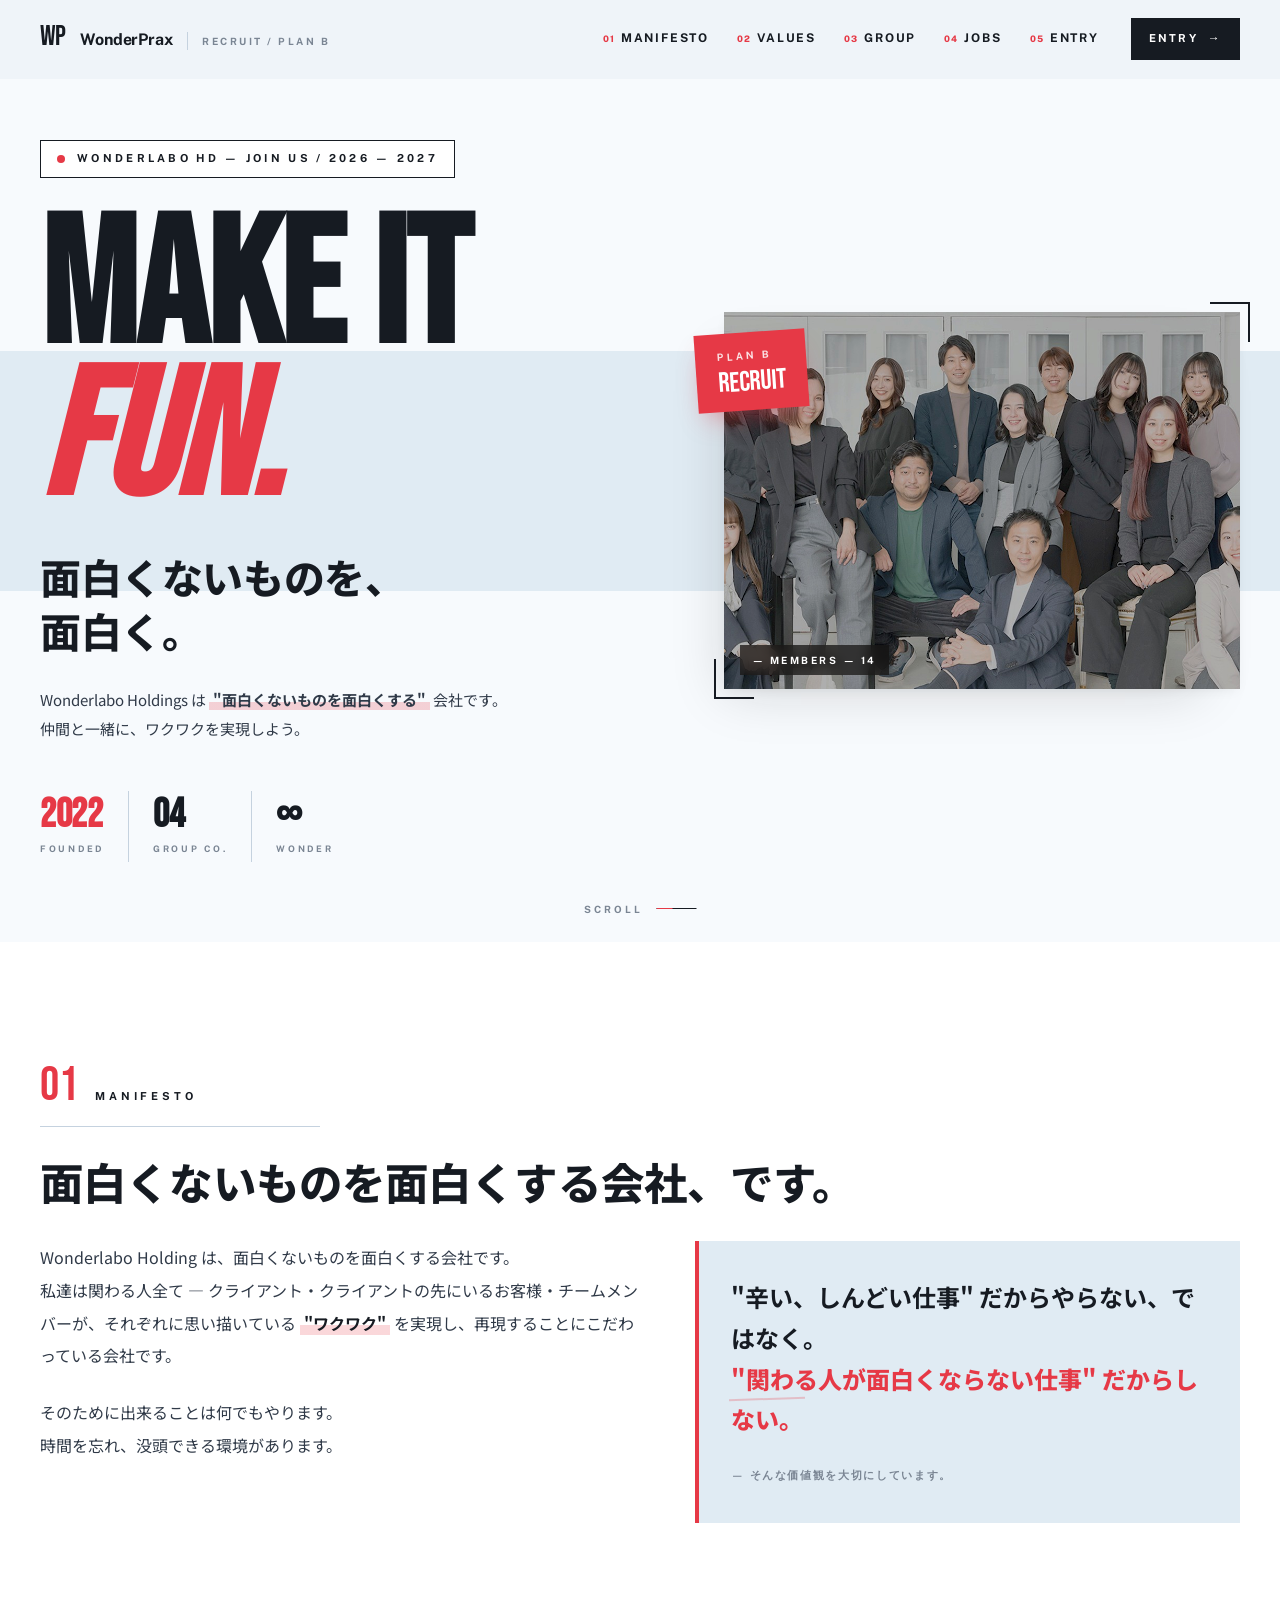
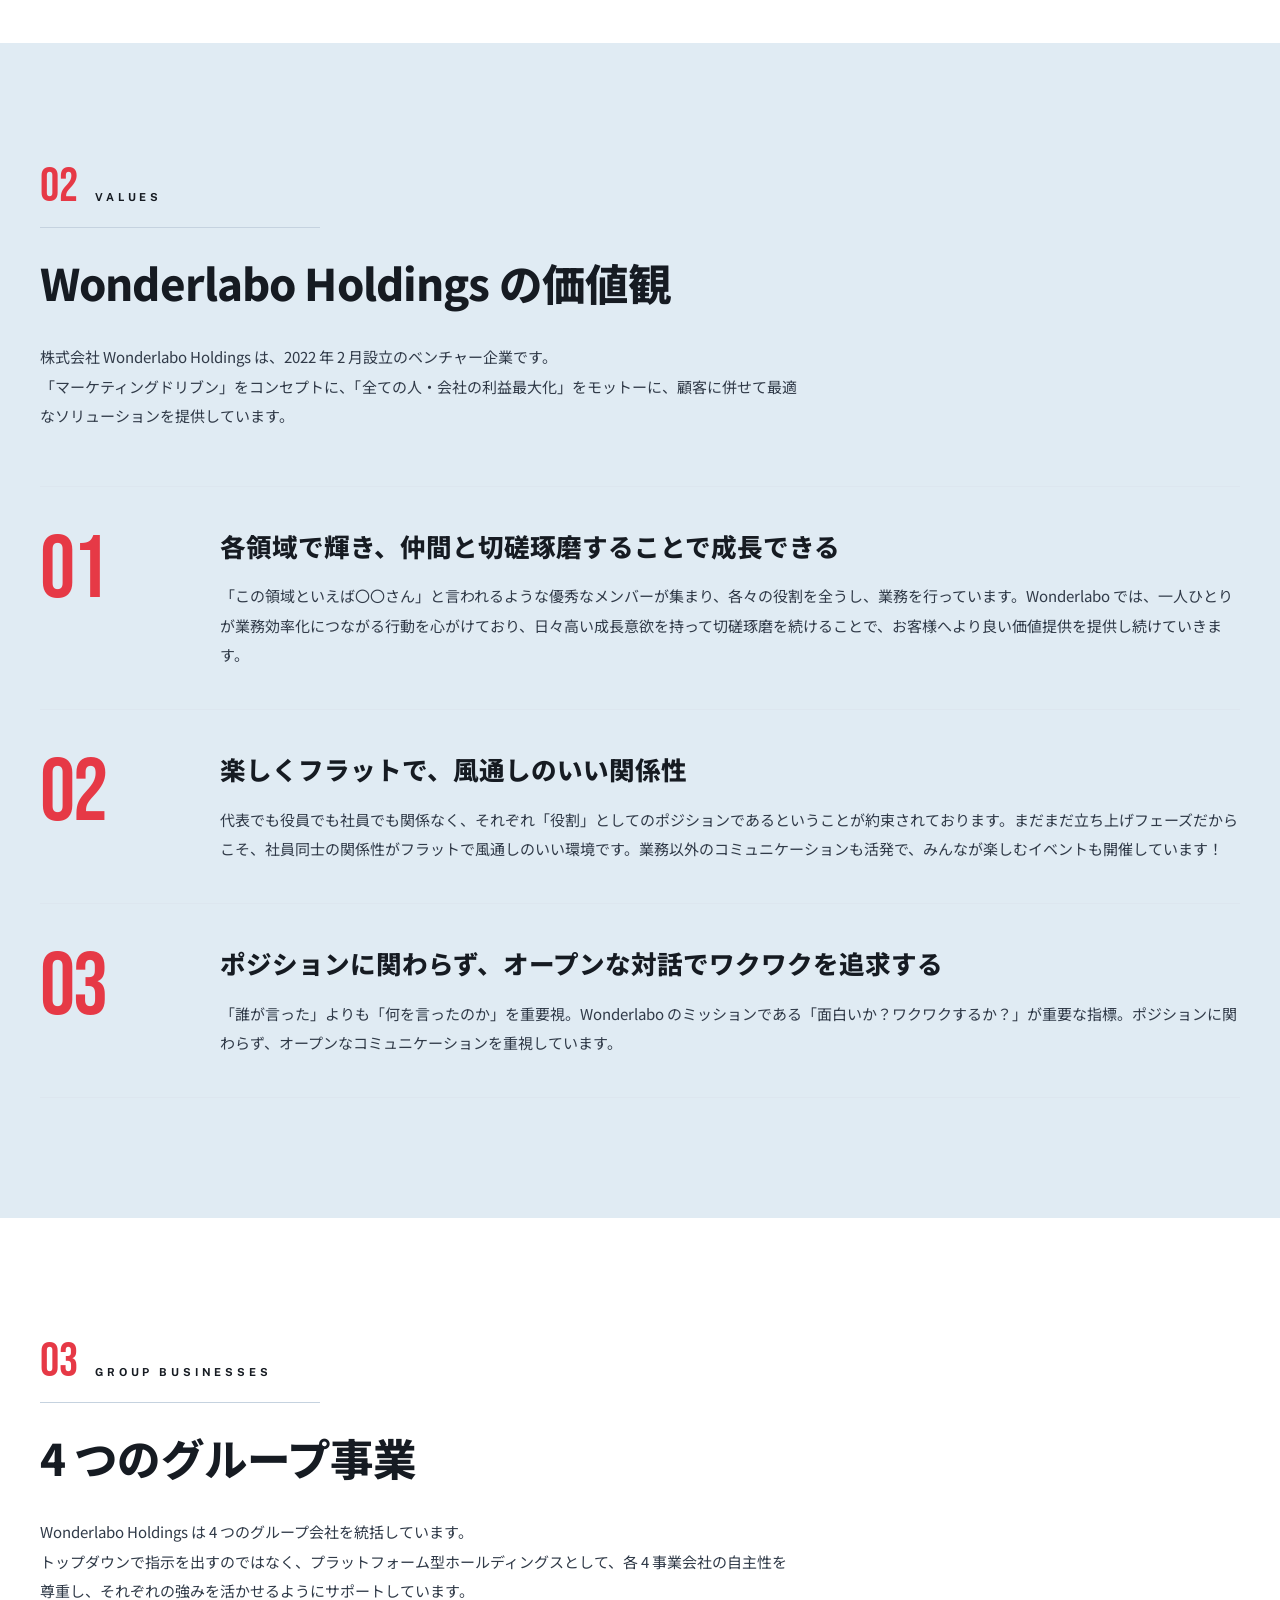
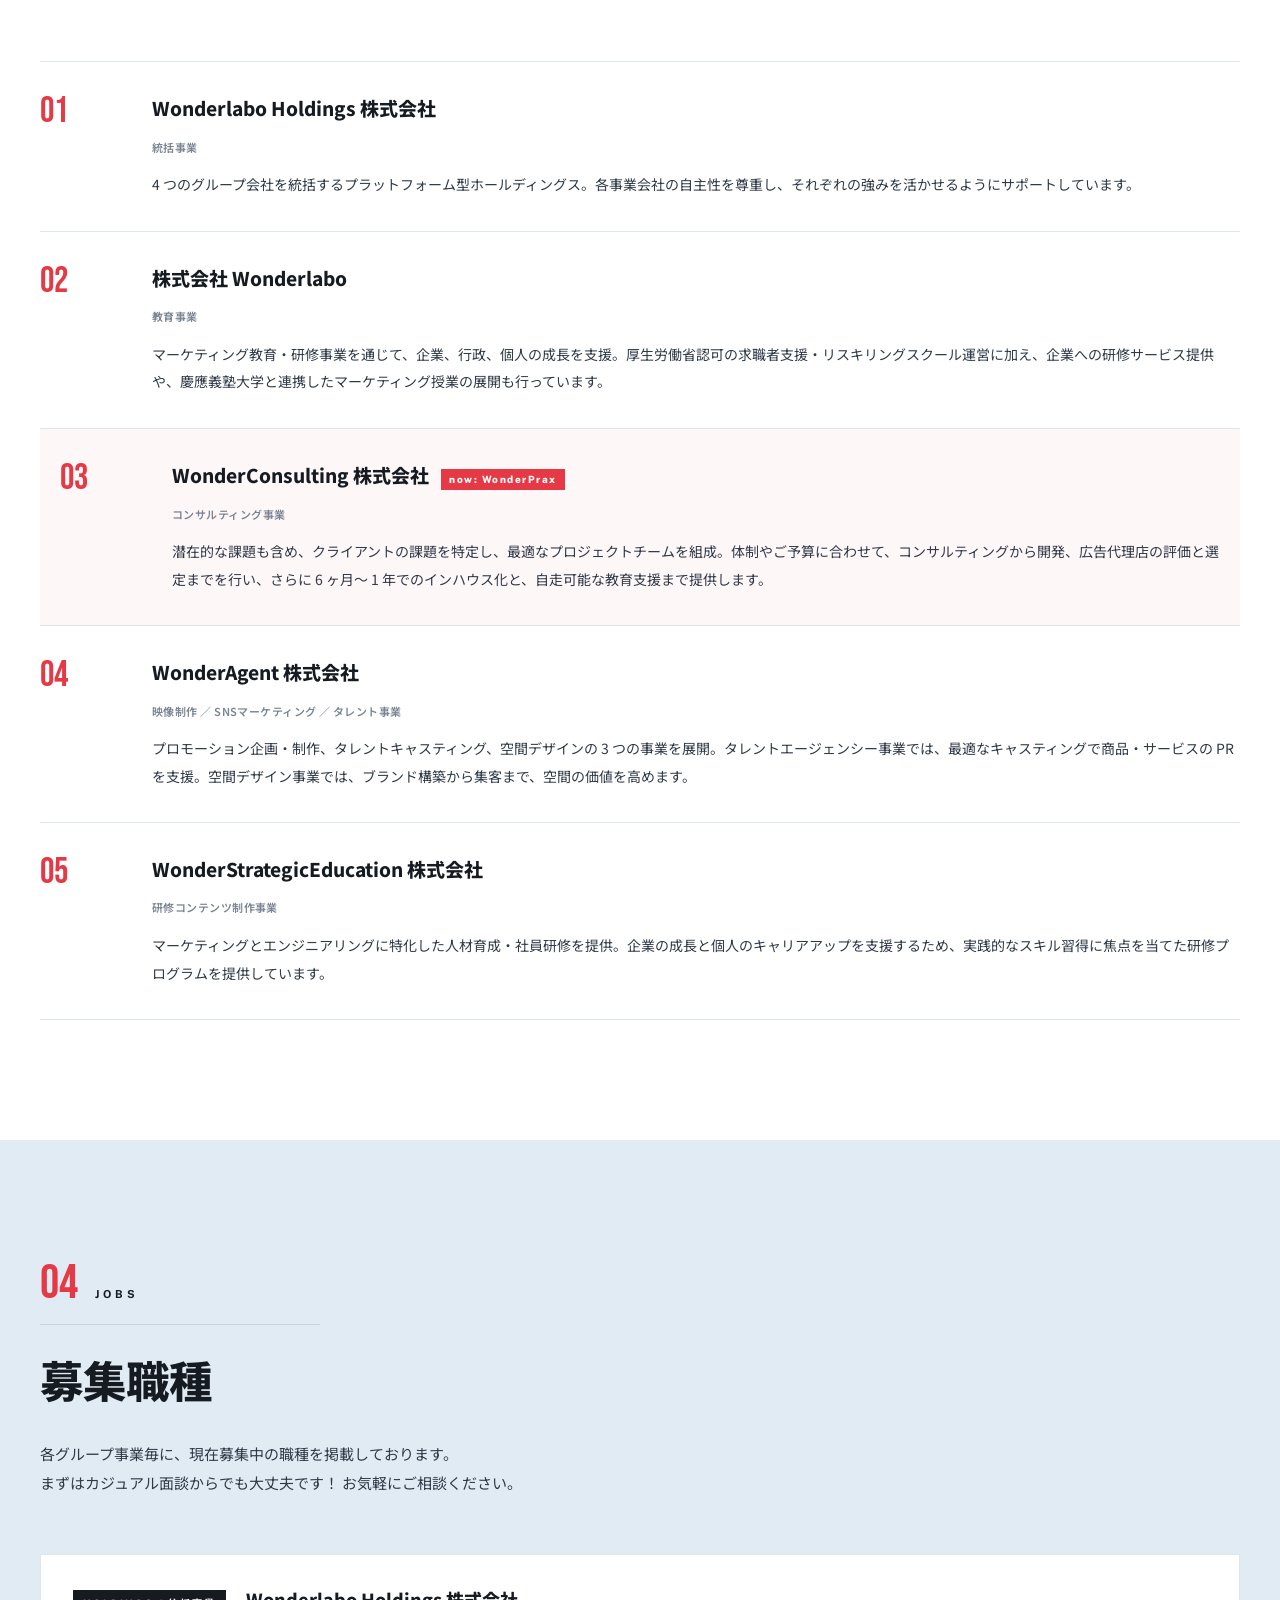
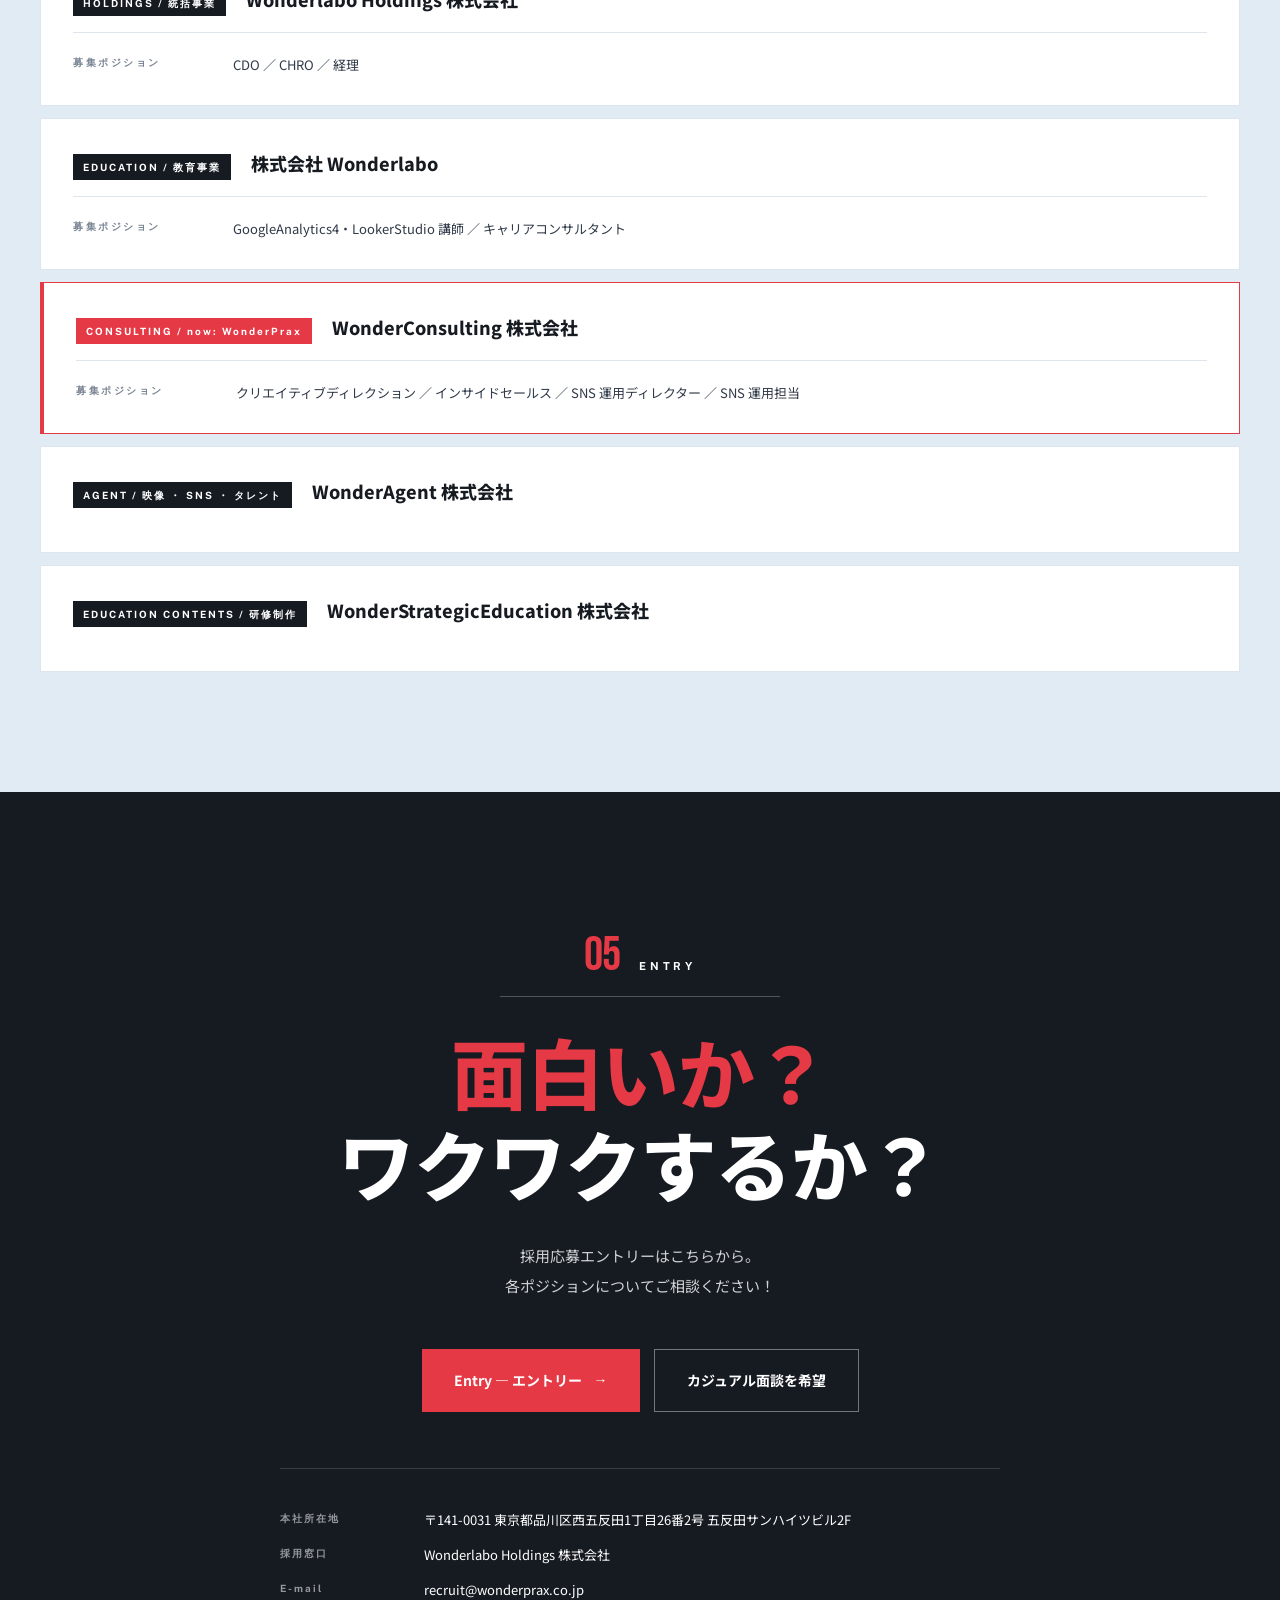
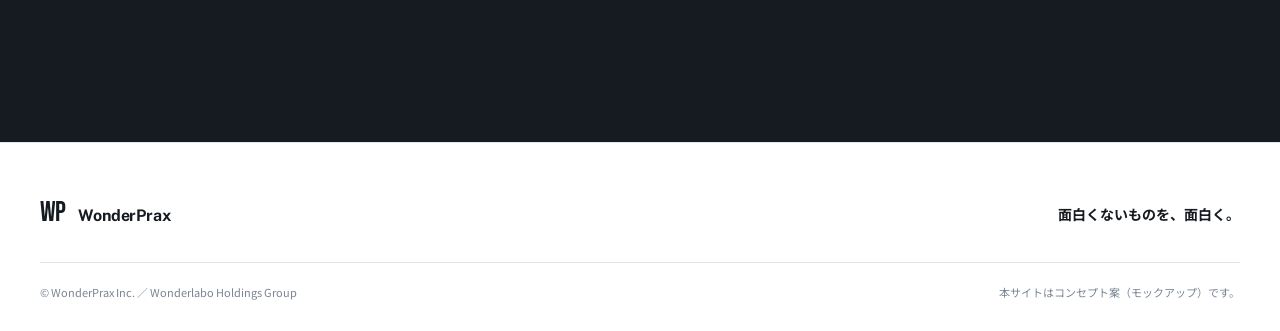
==== commit 1f8b2d0a: "recruit B 案: shift beige palette to light blue (per user feedback) Color tokens updated in :root —  " ====
--- a/b/index.html
+++ b/b/index.html
@@ -8,7 +8,7 @@
 <link rel="preconnect" href="https://fonts.googleapis.com">
 <link rel="preconnect" href="https://fonts.gstatic.com" crossorigin>
 <link href="https://fonts.googleapis.com/css2?family=Public+Sans:wght@400;500;600;700;800;900&family=Noto+Sans+JP:wght@300;400;500;600;700;800;900&family=Bebas+Neue&display=swap" rel="stylesheet">
-<link rel="stylesheet" href="style.css?v=20260514-b7">
+<link rel="stylesheet" href="style.css?v=20260514-b8">
 </head>
 <body>
 
@@ -320,6 +320,6 @@
   </div>
 </footer>
 
-<script src="script.js?v=20260514-b7"></script>
+<script src="script.js?v=20260514-b8"></script>
 </body>
 </html>
--- a/b/style.css
+++ b/b/style.css
@@ -9,8 +9,8 @@
   font-weight: 400;
   font-size: 16px;
   line-height: 1.8;
-  color: #1a1714;
-  background: #f7f4ee;
+  color: #161b22;
+  background: #eef4f9;
   -webkit-font-smoothing: antialiased;
   text-rendering: optimizeLegibility;
 }
@@ -19,14 +19,14 @@
 ol, ul { list-style: none; }
 
 :root {
-  --ink: #1a1714;
-  --ink-2: #3a3530;
-  --muted: #87807a;
-  --line: #e6e0d6;
-  --line-strong: #cfc8bd;
-  --paper: #f7f4ee;
-  --paper-2: #efeae0;
-  --cream: #fdfbf6;
+  --ink: #161b22;
+  --ink-2: #303a48;
+  --muted: #7a8593;
+  --line: #dde6ef;
+  --line-strong: #c5d2df;
+  --paper: #eef4f9;          /* light blue base (旧 #f7f4ee ベージュ) */
+  --paper-2: #e0ebf3;        /* slightly deeper light blue (旧 #efeae0) */
+  --cream: #f7fafd;          /* near-white with cool tint (旧 #fdfbf6) */
   --accent: #e63946;
   --accent-deep: #c0202d;
   --display: "Bebas Neue", "Public Sans", sans-serif;
@@ -48,7 +48,7 @@
   position: fixed; top: 0; left: 0; right: 0; z-index: 100;
   display: flex; align-items: center; gap: 32px;
   padding: 18px 40px;
-  background: rgba(247, 244, 238, .92);
+  background: rgba(238, 244, 249, .92);
   backdrop-filter: blur(14px);
   border-bottom: 1px solid transparent;
   transition: border-color .3s, background .3s;
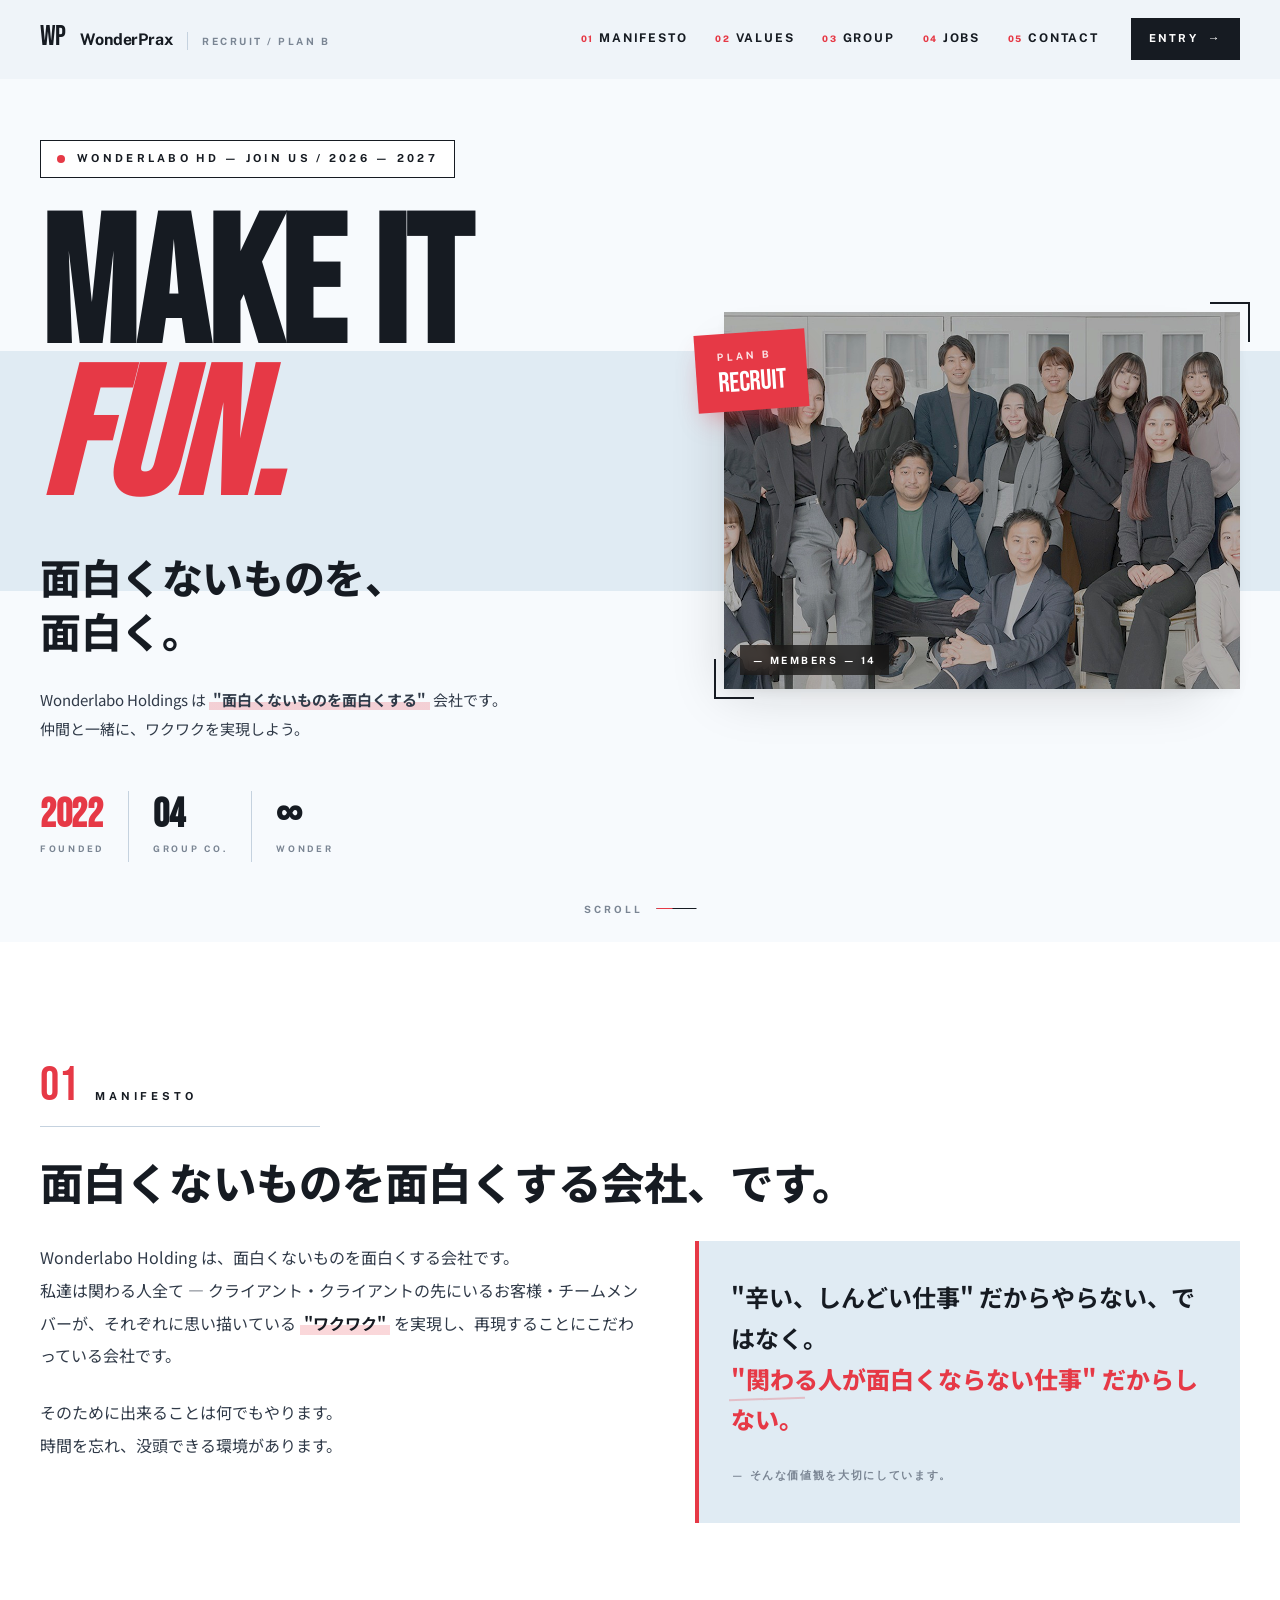
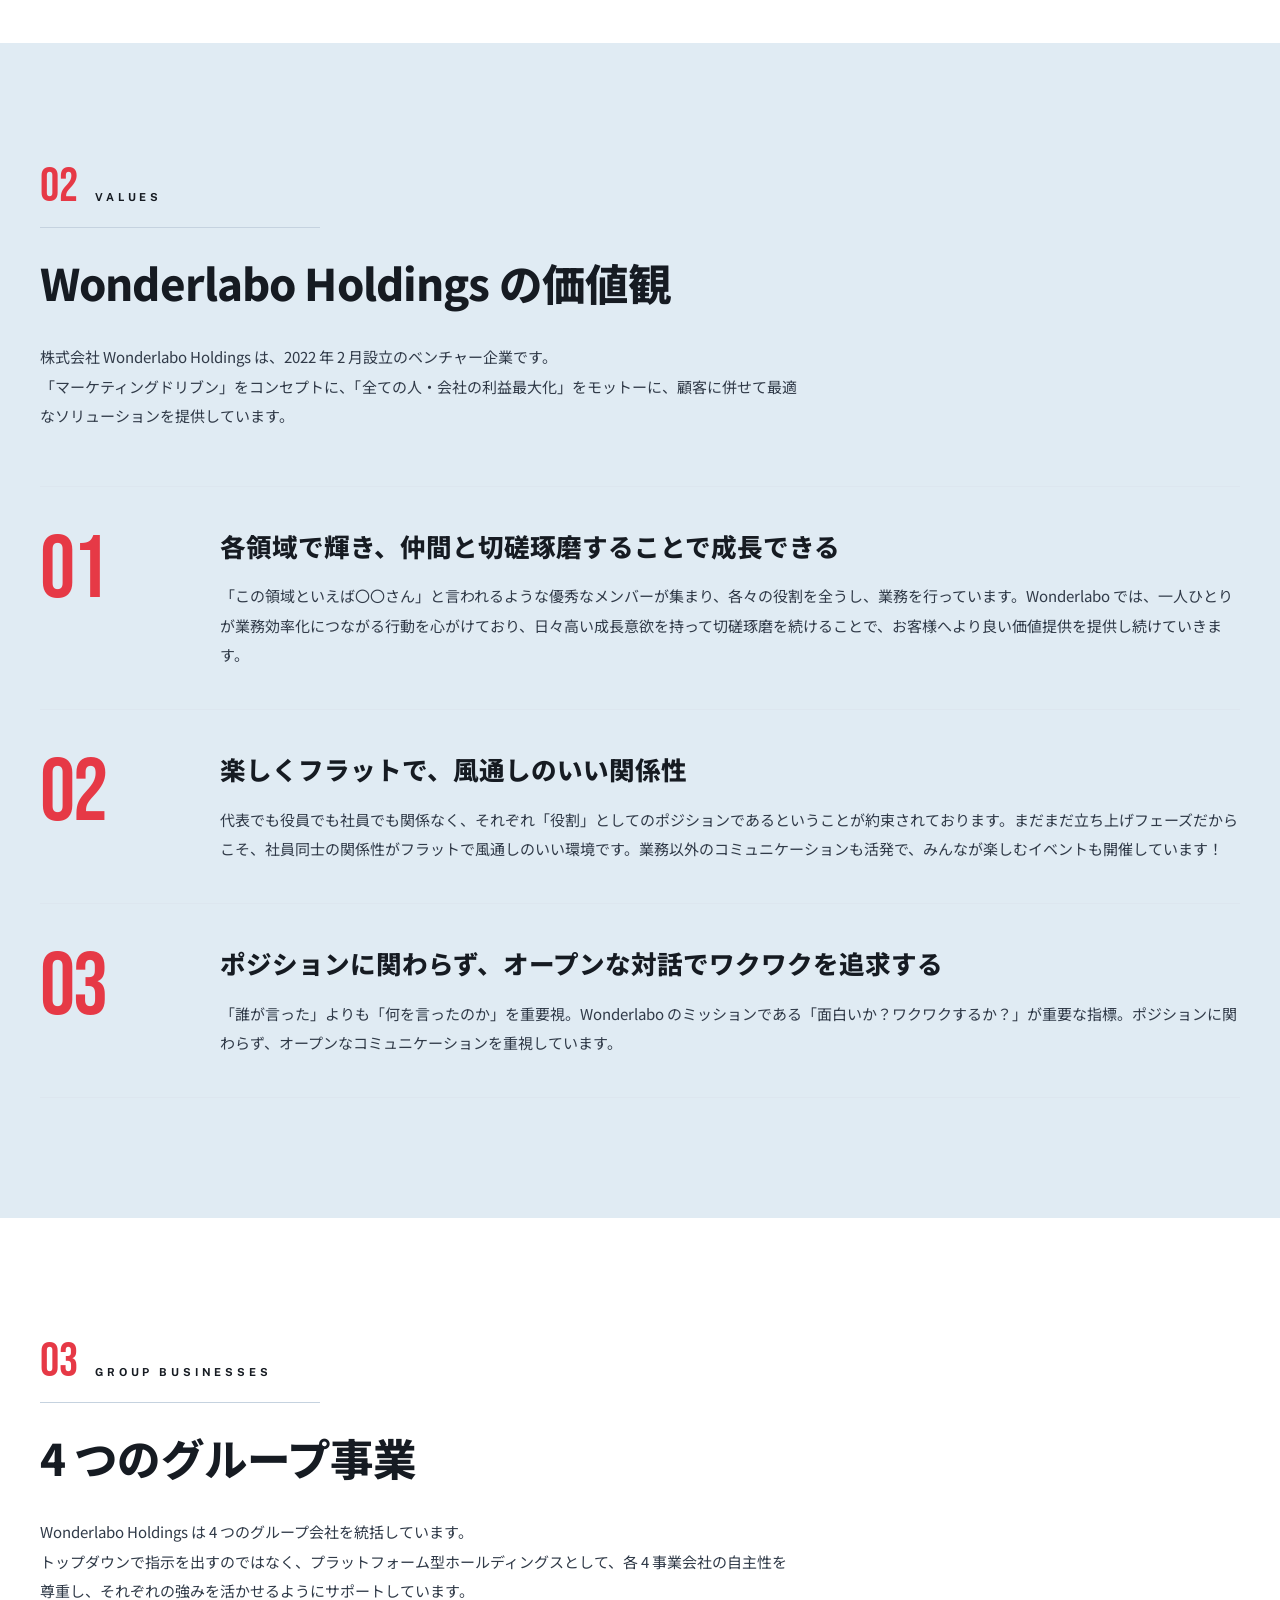
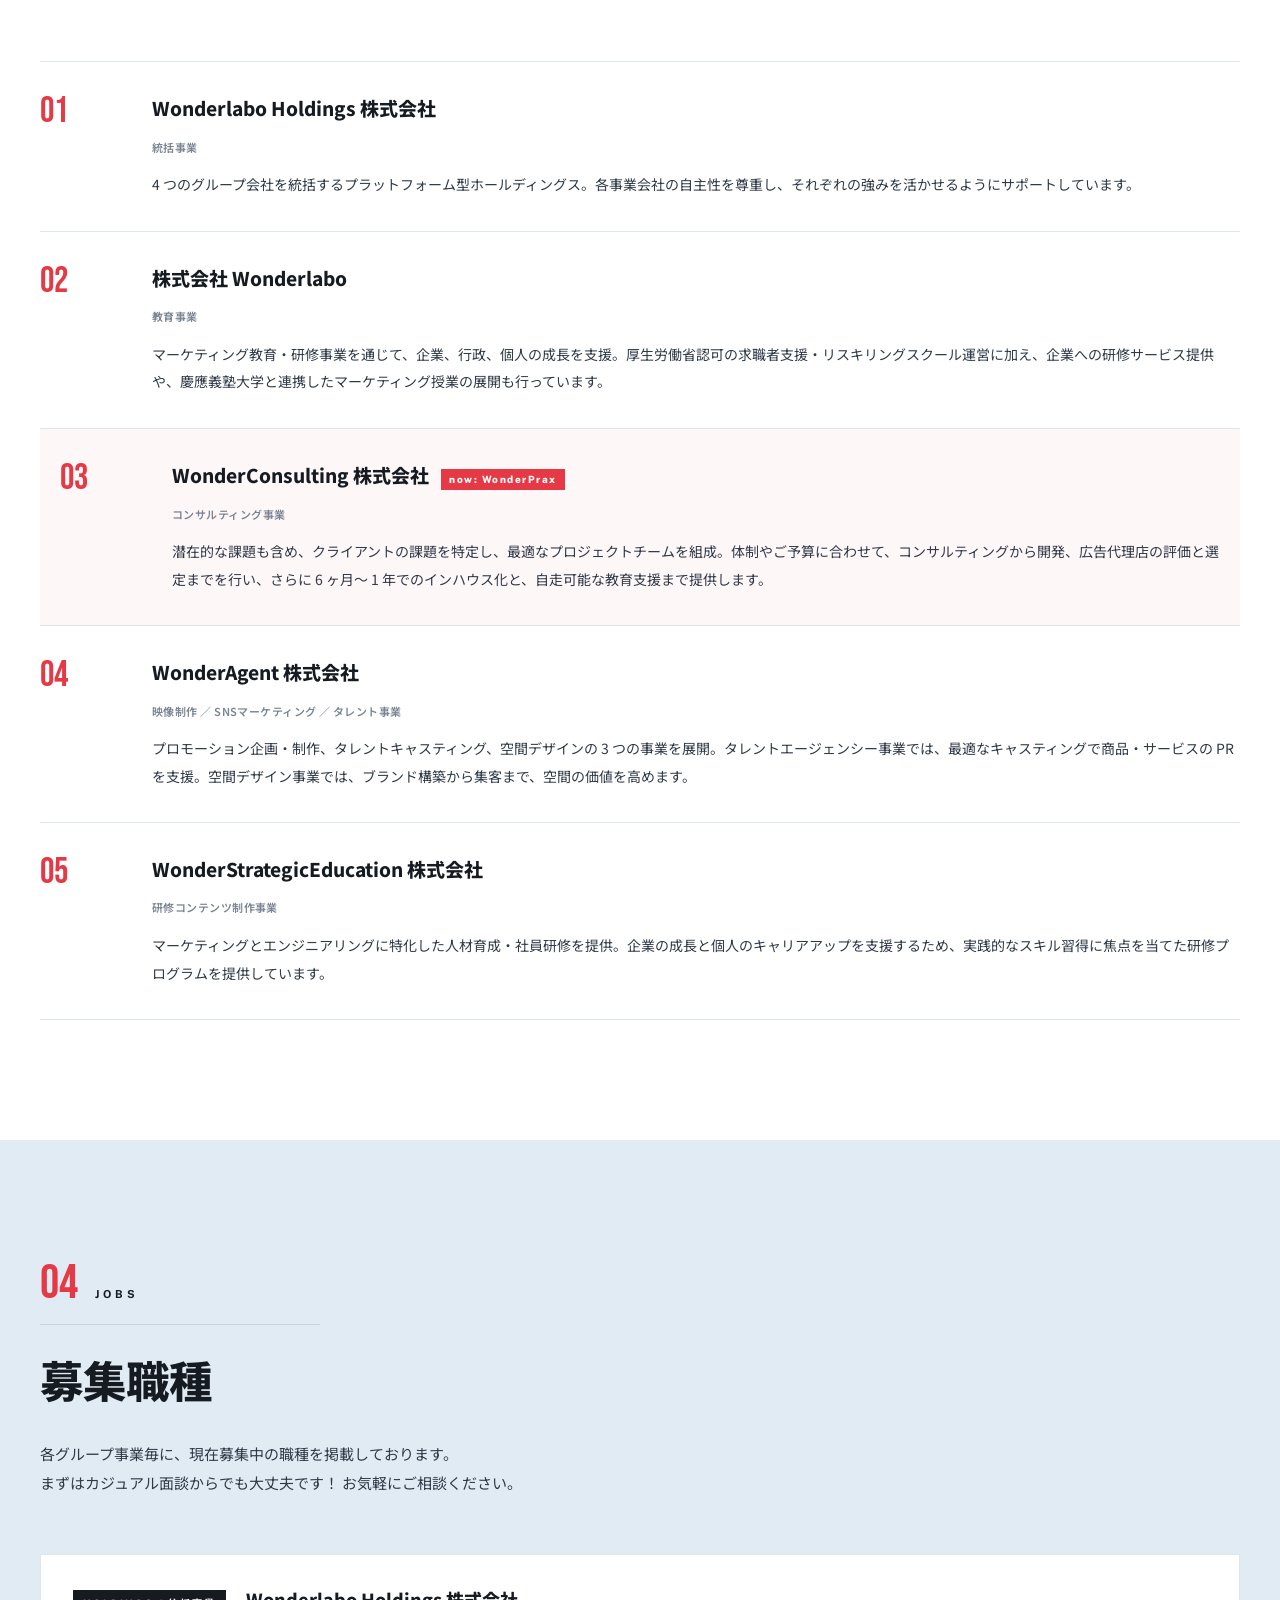
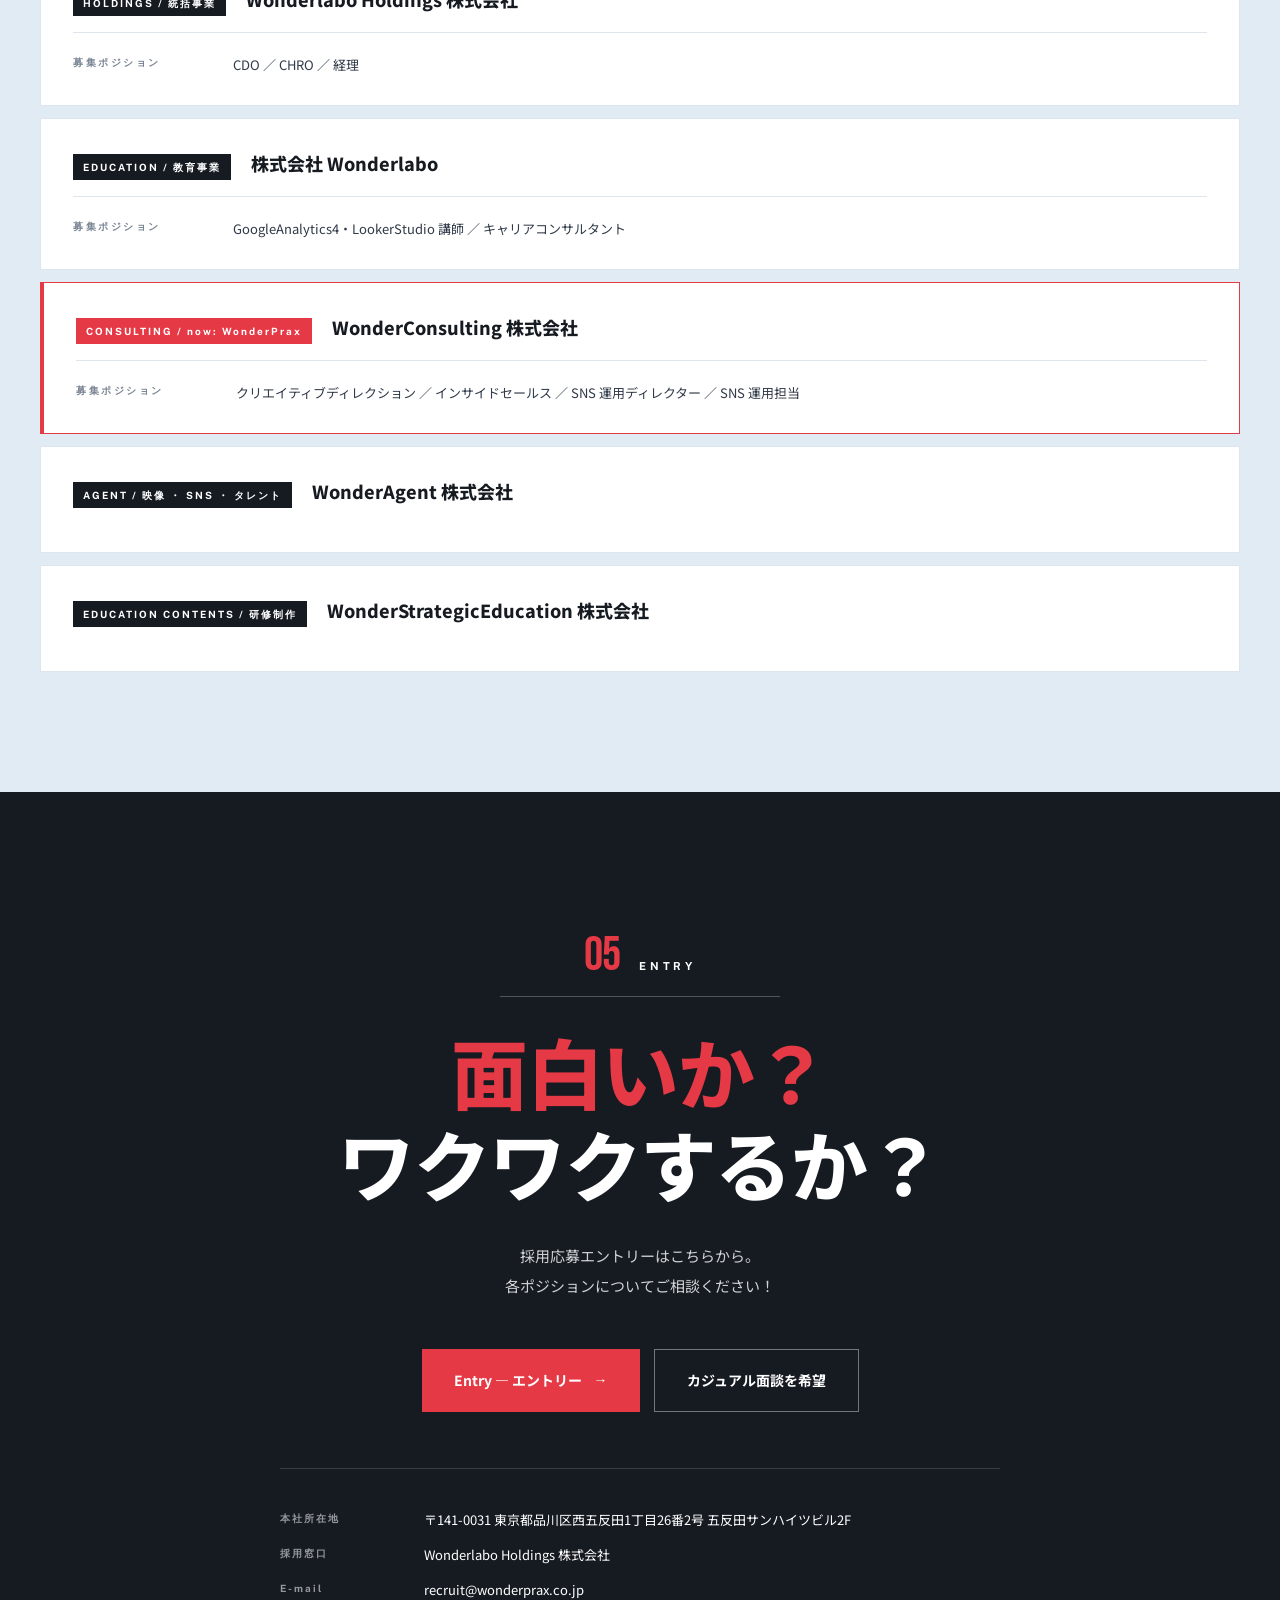
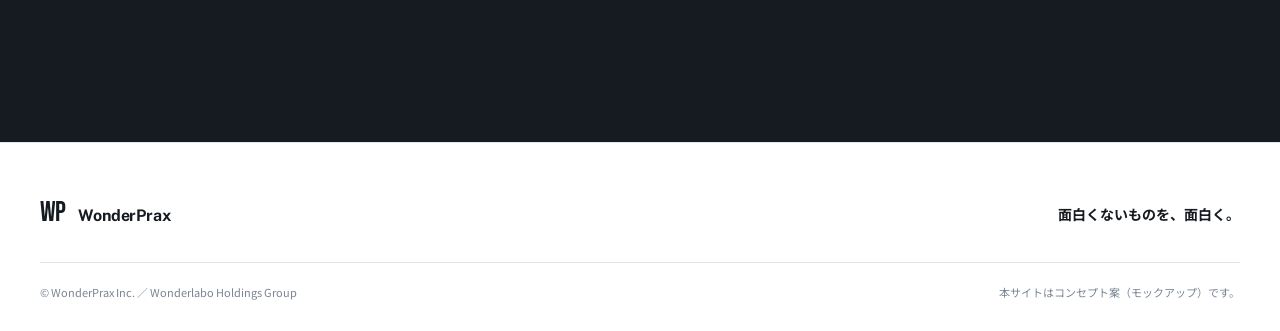
==== commit 2102d567: "recruit B 案: nav 05 ENTRY -> CONTACT (right black ENTRY button kept)" ====
--- a/b/index.html
+++ b/b/index.html
@@ -24,7 +24,7 @@
     <a href="#values"><i>02</i>VALUES</a>
     <a href="#group"><i>03</i>GROUP</a>
     <a href="#jobs"><i>04</i>JOBS</a>
-    <a href="#entry"><i>05</i>ENTRY</a>
+    <a href="#entry"><i>05</i>CONTACT</a>
   </nav>
   <a href="#entry" class="hdr-cta">
     ENTRY
